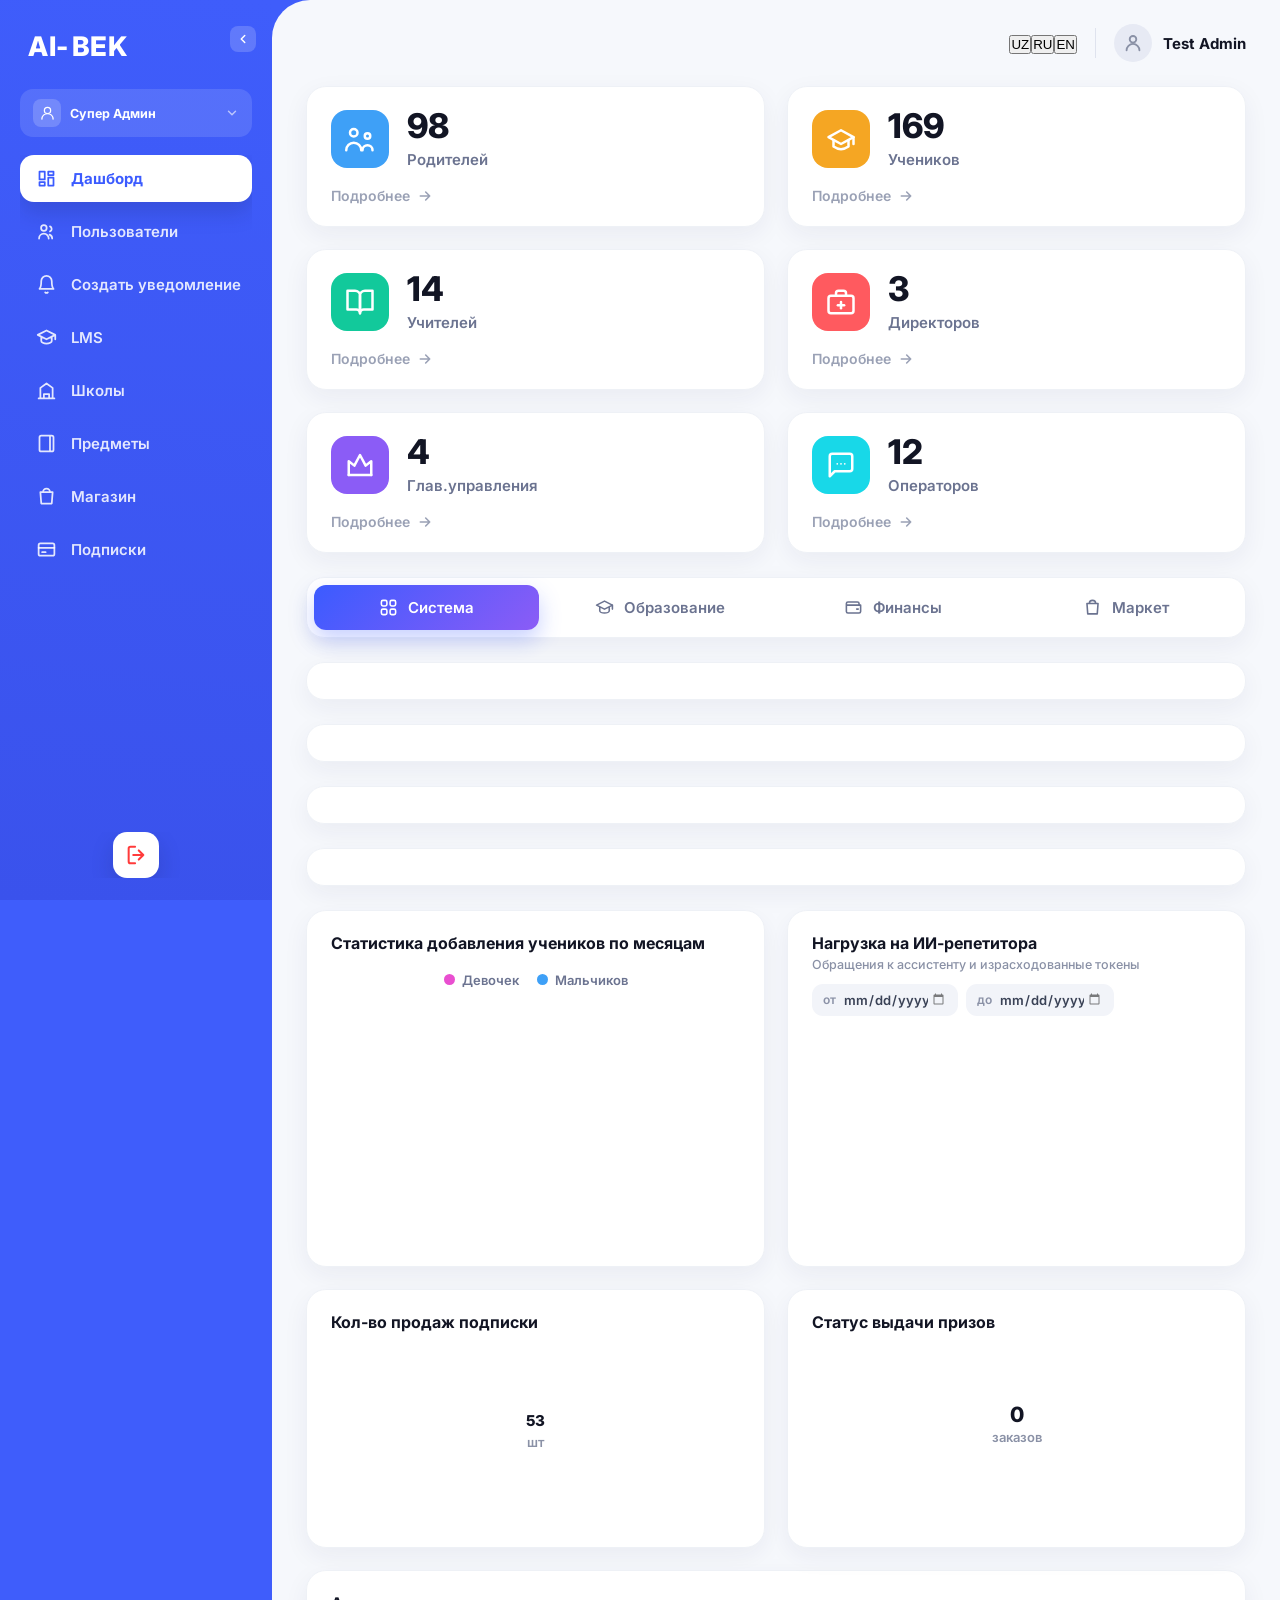
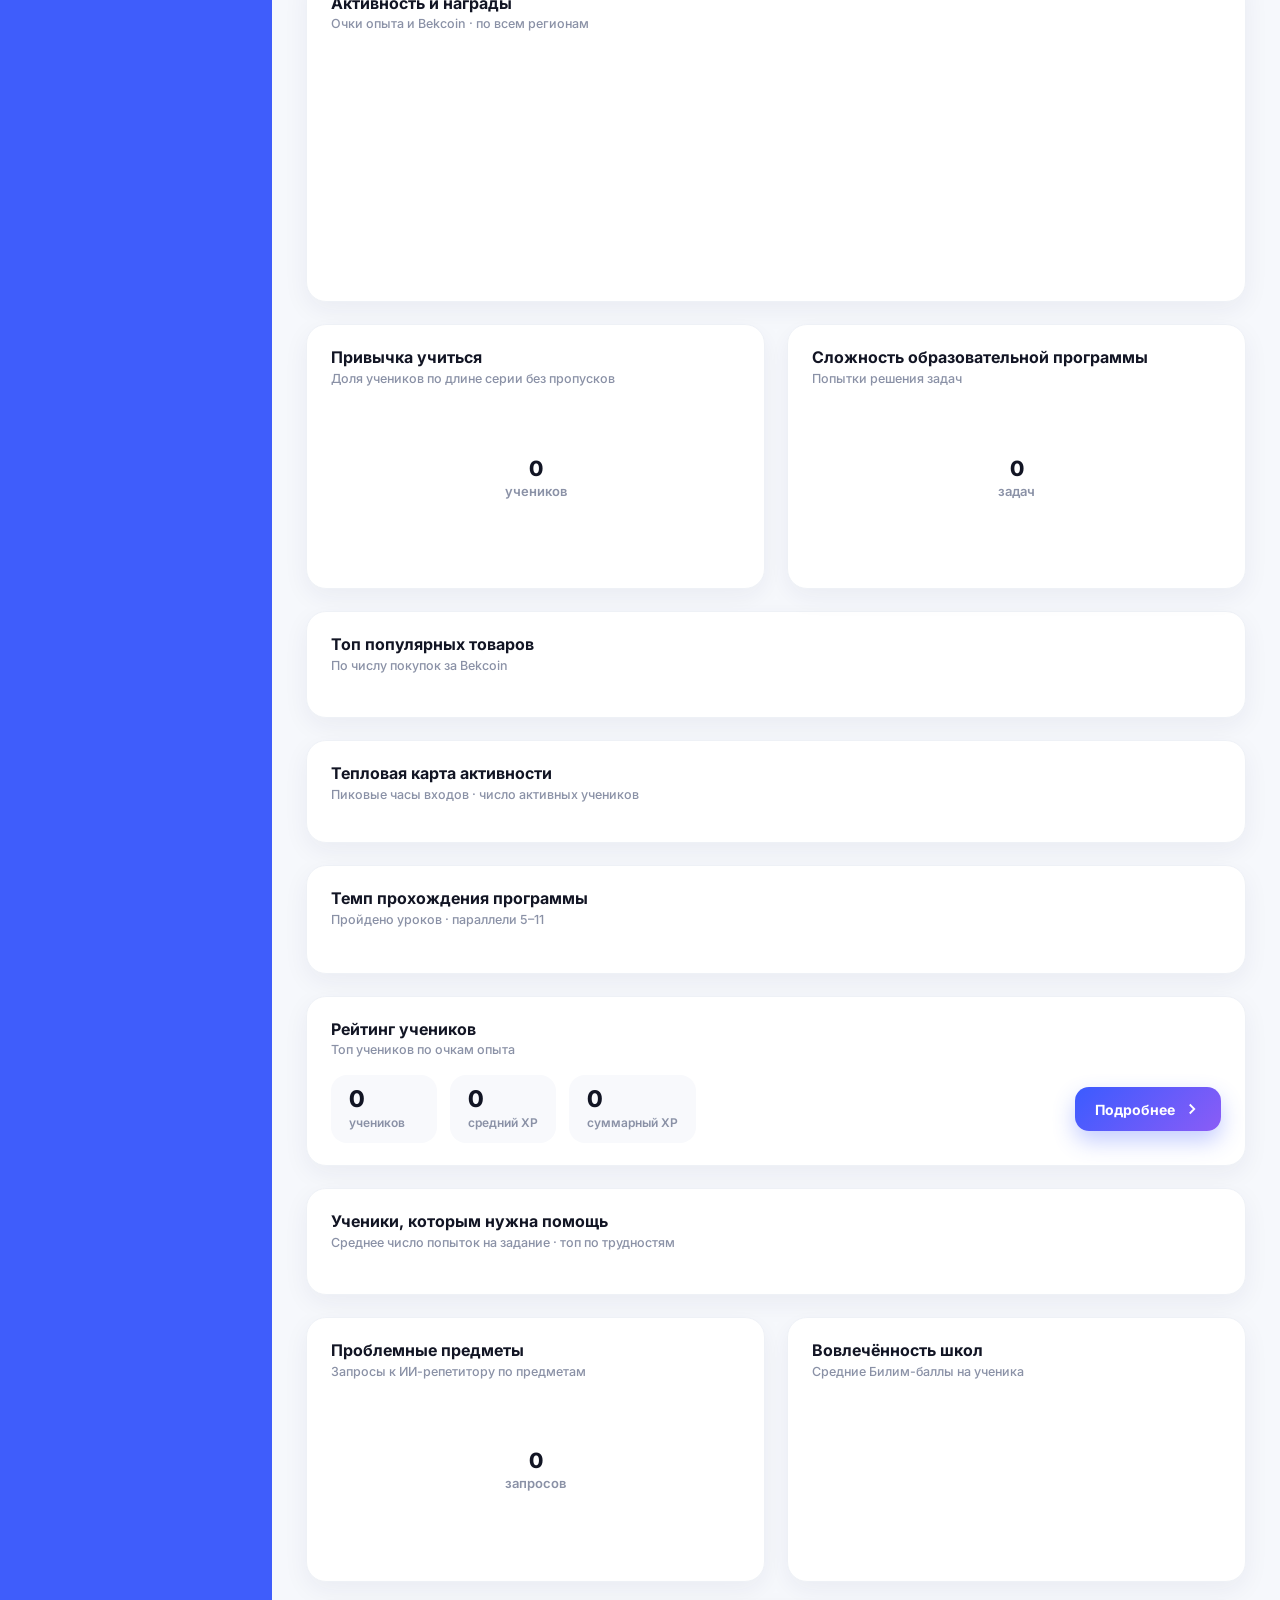
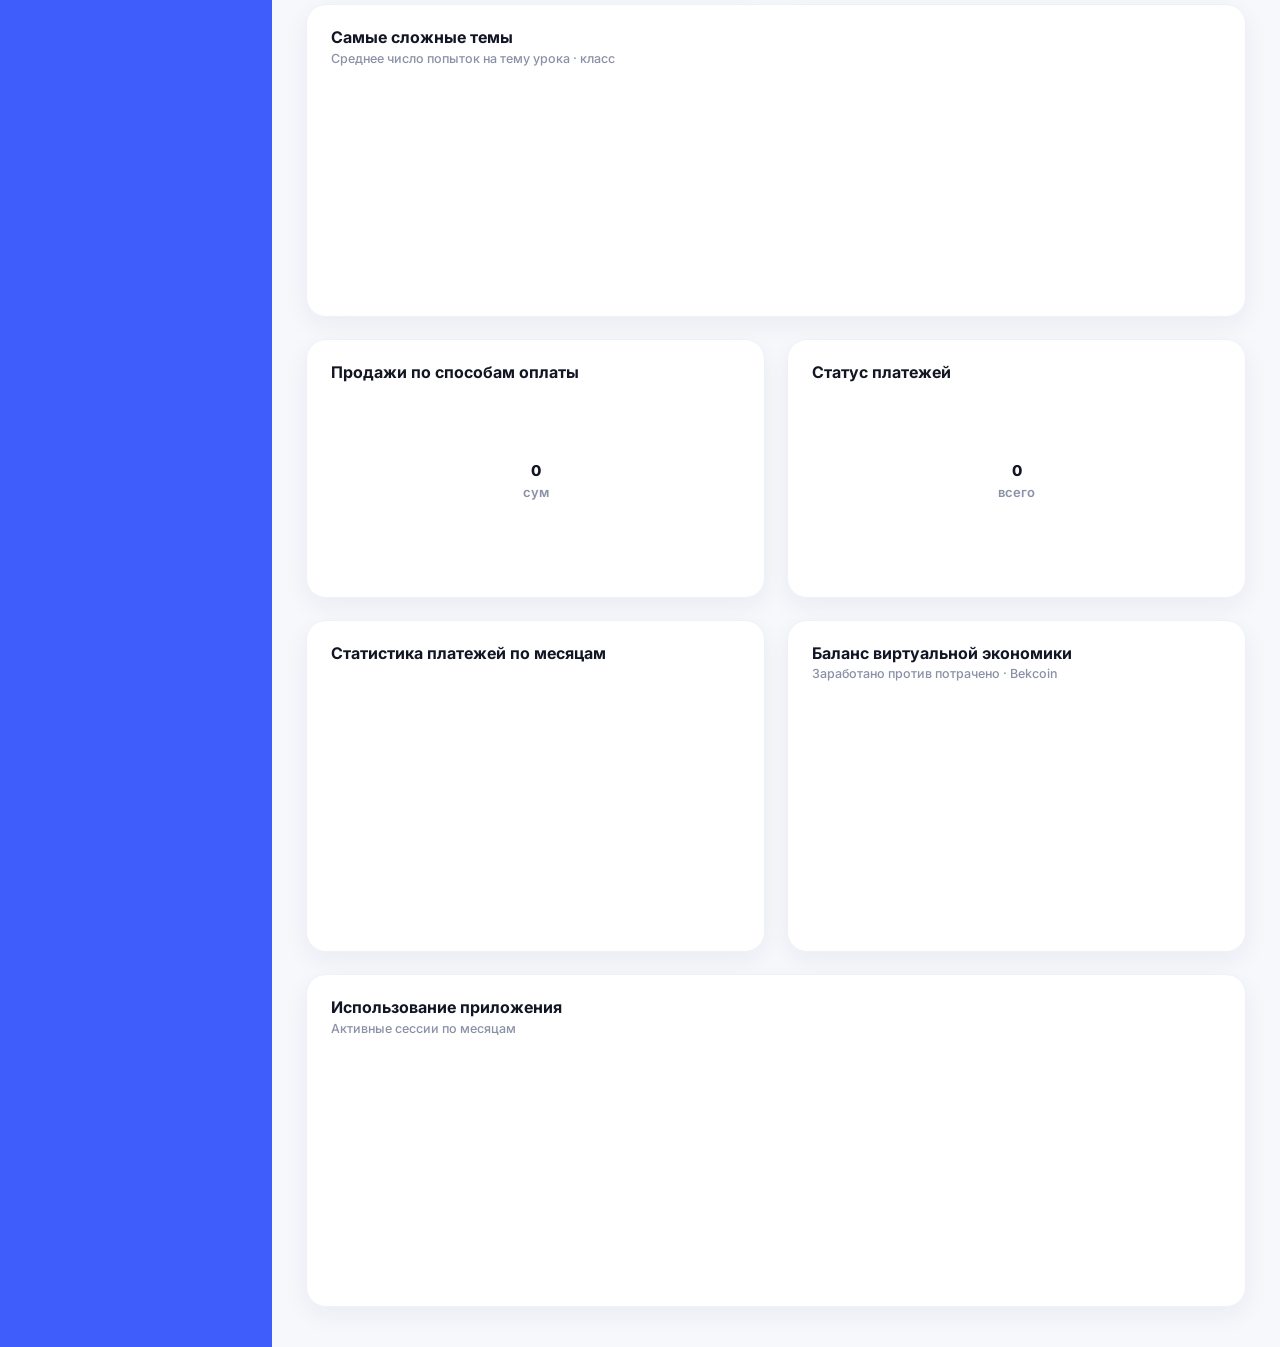
==== dashboard.html @ 04884f77 "Add all AI-BEK project files" ====
<!DOCTYPE html>
<html lang="ru">
<head>
<meta charset="UTF-8" />
<meta name="viewport" content="width=device-width, initial-scale=1.0" />
<title>AI-BEK · Аналитический дашборд</title>
<link rel="preconnect" href="https://fonts.googleapis.com" />
<link rel="preconnect" href="https://fonts.gstatic.com" crossorigin />
<link href="https://fonts.googleapis.com/css2?family=Inter:wght@400;500;600;700;800&display=swap" rel="stylesheet" />
<script src="https://cdn.jsdelivr.net/npm/chart.js@4.4.1/dist/chart.umd.min.js"></script>
<style>
  :root{
    --blue:#3b5bff; --blue-deep:#2f4bff; --violet:#8b5cf6; --cyan:#18d8e8;
    --teal:#12c99b; --pink:#e94fd0; --red:#ff3b3b; --amber:#f5a623; --ink:#121524;
    --muted:#8a91a6; --line:#eef0f6; --page:#f6f8fc; --card:#ffffff;
    --lav:#c9cbff; --shadow:0 8px 26px rgba(28,40,90,.06); --radius:20px;
    --sb:#3f5dfb; --sb2:#3a52ec; --side-w:272px;
  }
  *{box-sizing:border-box;margin:0;padding:0;}
  body{
    font-family:'Inter',-apple-system,BlinkMacSystemFont,sans-serif;
    background:var(--sb); color:var(--ink);
    -webkit-font-smoothing:antialiased;
  }

  /* ===== App shell ===== */
  .app{display:flex;min-height:100vh;}
  .sidebar{
    width:var(--side-w);flex-shrink:0;position:sticky;top:0;height:100vh;
    background:linear-gradient(185deg,var(--sb),var(--sb2));
    display:flex;flex-direction:column;padding:26px 20px 22px;color:#fff;
    overflow:visible;transition:width .3s ease,padding .3s ease;
  }
  .sb-brand{display:flex;align-items:center;gap:3px;font-size:27px;font-weight:800;
    letter-spacing:.5px;padding:4px 8px 26px;overflow:hidden;white-space:nowrap;}
  .sb-brand .ai{color:#fff;transition:opacity .2s;}
  .sb-brand .bek{color:#fff;transition:opacity .2s;}
  .sb-nav{display:flex;flex-direction:column;gap:6px;flex:1;overflow:hidden;}
  .sb-link{display:flex;align-items:center;gap:14px;padding:13px 16px;border-radius:14px;
    color:rgba(255,255,255,.86);font-size:15px;font-weight:600;cursor:pointer;
    transition:background .15s,color .15s,padding .3s,justify-content .3s;text-decoration:none;white-space:nowrap;}
  .sb-link svg{width:21px;height:21px;flex-shrink:0;stroke-width:2;}
  .sb-link span{transition:opacity .2s;}
  .sb-link:hover{background:rgba(255,255,255,.13);color:#fff;}
  .sb-link.active{background:#fff;color:var(--blue);font-weight:700;box-shadow:0 10px 22px rgba(20,30,80,.18);}

  /* Кнопка-тоггл */
  .sb-toggle{position:absolute;top:26px;right:16px;width:26px;height:26px;border-radius:8px;
    border:none;background:rgba(255,255,255,.18);cursor:pointer;color:#fff;
    display:flex;align-items:center;justify-content:center;transition:background .15s;z-index:2;}
  .sb-toggle:hover{background:rgba(255,255,255,.3);}
  .sb-toggle svg{width:14px;height:14px;transition:transform .3s;}

  /* Футер сайдбара — робот + кнопка выйти */
  .sb-foot{margin-top:8px;display:flex;flex-direction:column;align-items:center;gap:10px;}
  .sb-mascot{width:160px;max-width:100%;height:auto;display:block;
    border-radius:0;object-fit:contain;transition:opacity .2s,width .3s;}
  .sb-logout{width:46px;height:46px;border-radius:14px;border:none;flex-shrink:0;
    background:#fff;color:var(--red);display:flex;align-items:center;justify-content:center;cursor:pointer;
    box-shadow:0 10px 22px rgba(20,30,80,.18);transition:transform .15s;}
  .sb-logout:hover{transform:translateY(-2px);}

  /* ===== COLLAPSED SIDEBAR ===== */
  .sidebar.collapsed{width:72px;padding:26px 8px 22px;overflow:hidden;}
  .sidebar.collapsed .sb-brand{padding:4px 4px 26px;justify-content:center;}
  .sidebar.collapsed .sb-brand .ai,.sidebar.collapsed .sb-brand .bek{display:none;}
  .sidebar.collapsed .sb-brand::after{content:'AB';font-size:18px;font-weight:900;color:#fff;}
  .sidebar.collapsed .sb-toggle{right:auto;left:50%;transform:translateX(-50%);}
  .sidebar.collapsed .sb-toggle svg{transform:rotate(180deg);}
  .sidebar.collapsed .sb-role-btn{justify-content:center;padding:10px;}
  .sidebar.collapsed .rb-lbl,.sidebar.collapsed .rb-chev{display:none;}
  .sidebar.collapsed .sb-role-pop{position:fixed;left:72px;right:auto;width:220px;top:80px;border-radius:14px;}
  .sidebar.collapsed .sb-link{padding:12px;justify-content:center;gap:0;}
  .sidebar.collapsed .sb-link span{display:none;}
  .sidebar.collapsed .sb-mascot{width:52px;opacity:.7;}
  .sidebar.collapsed .sb-logout{margin:0 auto;}
  /* Non-collapsed: allow popup to overflow sidebar */
  .sidebar:not(.collapsed){overflow:visible;}
  .sidebar:not(.collapsed) .sb-nav,.sidebar:not(.collapsed) .sb-foot{overflow:hidden;}

  .main{flex:1;min-width:0;background:var(--page);border-top-left-radius:38px;
    padding:24px 34px 40px;display:flex;flex-direction:column;gap:24px;position:relative;overflow:hidden;}

  /* ===== Top bar ===== */
  .topbar{display:flex;align-items:center;justify-content:flex-end;gap:18px;}
  .tb-flag{width:42px;height:42px;border-radius:50%;overflow:hidden;flex-shrink:0;
    box-shadow:0 4px 12px rgba(28,40,90,.12);display:flex;}
  .tb-flag svg{width:100%;height:100%;}
  .tb-sep{width:1px;height:30px;background:#dfe3ee;}
  .tb-user{display:flex;align-items:center;gap:11px;}
  .tb-avatar{width:38px;height:38px;border-radius:50%;background:#e7eaf4;color:#8a91a6;
    display:flex;align-items:center;justify-content:center;}
  .tb-user b{font-size:15px;font-weight:700;color:var(--ink);}

  /* ===== Stat cards ===== */
  .stat-grid{display:grid;grid-template-columns:repeat(3,minmax(0,1fr));gap:22px;}
  .stat-card{background:var(--card);border:1px solid #eef1f6;border-radius:var(--radius);
    padding:22px 24px;display:flex;flex-direction:column;gap:18px;box-shadow:var(--shadow);}
  .stat-top{display:flex;align-items:center;gap:18px;}
  .stat-ico{width:58px;height:58px;border-radius:16px;flex-shrink:0;display:flex;
    align-items:center;justify-content:center;color:#fff;}
  .stat-ico svg{width:30px;height:30px;}
  .stat-num{font-size:34px;font-weight:800;line-height:1;}
  .stat-lbl{font-size:15px;font-weight:600;color:#6b7390;margin-top:7px;}
  .stat-more{display:inline-flex;align-items:center;gap:7px;font-size:14px;font-weight:600;
    color:#9aa1b5;cursor:pointer;transition:color .15s;}
  .stat-more:hover{color:var(--blue);}
  .stat-more svg{width:16px;height:16px;}

  /* пилюля выбора периода (год/месяц) как на референсе */
  .pick{display:inline-flex;align-items:center;gap:10px;background:#fff;border:1px solid #e7eaf2;
    border-radius:13px;padding:9px 15px;font-size:14px;font-weight:600;color:#3a4256;cursor:pointer;}
  .pick svg{width:17px;height:17px;color:#8a91a6;}
  .pick select{border:none;background:transparent;font-family:inherit;font-size:14px;font-weight:600;
    color:#3a4256;outline:none;cursor:pointer;appearance:none;-webkit-appearance:none;}
  .chart-legend{display:flex;align-items:center;gap:18px;justify-content:center;margin-bottom:4px;}
  .chart-legend span{display:inline-flex;align-items:center;gap:7px;font-size:13px;font-weight:600;color:#6b7390;}
  .chart-legend i{width:11px;height:11px;border-radius:50%;}

  .section-title{font-size:21px;font-weight:800;color:var(--ink);margin:8px 2px -8px;}

  /* вкладки Образование / Финансы / Маркет / Система — на всю ширину */
  .tabs{display:flex;width:100%;gap:8px;background:#fff;border:1px solid #eef1f6;border-radius:18px;
    padding:7px;box-shadow:var(--shadow);}
  .tab-btn{flex:1;display:inline-flex;align-items:center;justify-content:center;gap:10px;border:none;background:transparent;
    font-family:inherit;font-size:15px;font-weight:600;color:#6b7390;padding:13px 18px;border-radius:12px;
    cursor:pointer;transition:background .15s,color .15s,box-shadow .15s;white-space:nowrap;}
  .tab-btn svg{width:19px;height:19px;}
  .tab-btn:hover:not(.active){color:var(--ink);background:#f4f6fb;}
  .tab-btn.active{background:linear-gradient(135deg,var(--blue),var(--violet));color:#fff;
    box-shadow:0 10px 22px rgba(59,91,255,.28);}

  /* общий фильтр вкладки */
  .tabfilter{background:#fff;border:1px solid #eef1f6;border-radius:18px;padding:18px 22px;box-shadow:var(--shadow);}
  .tabfilter .filter-bar{margin:0;}
  .tf-date input{width:100%;appearance:none;-webkit-appearance:none;background:#fff;border:1.5px solid #e7eaf2;
    border-radius:13px;padding:10px 12px;font-family:inherit;font-size:13.5px;font-weight:600;color:#3a4256;
    outline:none;cursor:pointer;transition:border-color .15s;}
  .tf-date input:hover{border-color:#cdd4e6;}
  .tf-date input:focus{border-color:var(--blue);}
  .tf-date input::-webkit-calendar-picker-indicator{opacity:.5;cursor:pointer;}
  /* убираем индивидуальные фильтры из карточек — фильтр теперь общий сверху */
  .main .grid > .card .filter-bar,
  .main .grid > .card .pill-group,
  .main .grid > .card .pick,
  .main .grid > .card .seg{display:none!important;}

  .grid{
    display:grid;grid-template-columns:repeat(3,minmax(0,1fr));gap:22px;grid-auto-flow:row dense;align-items:stretch;
  }
  /* содержимое тянется на всю высоту карточки — строки выравниваются, нет пустот между блоками */
  .grid>.card>.donut-row{flex:1;}
  .grid>.card>.prog-list,.grid>.card>.hbar-list,.grid>.card>.sl-list,.grid>.card>.prod-list,.grid>.card>.lb-body{flex:1;justify-content:center;}
  .card{
    background:var(--card);border:1px solid #eef1f6;border-radius:var(--radius);padding:22px 24px;
    box-shadow:var(--shadow);display:flex;flex-direction:column;
  }
  .span2{grid-column:span 2;}
  .span3{grid-column:span 3;}

  .card-head{
    display:flex;align-items:flex-start;justify-content:space-between;
    margin-bottom:18px;gap:12px;flex-wrap:wrap;
  }
  .card-head h3{font-size:16px;font-weight:700;line-height:1.3;}
  .card-head .sub{font-size:12.5px;color:var(--muted);font-weight:500;margin-top:3px;}

  .pill-group{display:flex;gap:8px;flex-wrap:wrap;}
  .pill{
    display:inline-flex;align-items:center;gap:7px;
    background:#f2f4f9;border-radius:11px;padding:7px 11px;
    font-size:13px;font-weight:600;color:#48506a;white-space:nowrap;
    cursor:pointer;transition:background .15s;
  }
  .pill:hover{background:#e9ecf4;}
  .pill .tag{color:var(--muted);font-size:12px;}
  .pill input[type=date]{
    border:none;background:transparent;font-family:inherit;
    font-size:13px;font-weight:600;color:#3a4256;outline:none;
    width:104px;cursor:pointer;
  }
  .pill input[type=date]::-webkit-calendar-picker-indicator{
    opacity:.5;cursor:pointer;margin-left:2px;
  }
  .pill input[type=date]:hover::-webkit-calendar-picker-indicator{opacity:.8;}

  .chart-wrap{position:relative;flex:1;min-height:230px;}
  .chart-wrap.sm{min-height:210px;}

  .donut-row{display:flex;align-items:center;gap:20px;}
  .donut-canvas{position:relative;width:172px;height:172px;flex-shrink:0;}
  .donut-center{
    position:absolute;inset:0;display:flex;flex-direction:column;
    align-items:center;justify-content:center;pointer-events:none;
  }
  .donut-center .num{font-size:25px;font-weight:800;line-height:1;}
  .donut-center .unit{font-size:13px;font-weight:600;color:var(--muted);margin-top:4px;}

  .legend{display:flex;flex-direction:column;gap:10px;flex:1;min-width:0;}
  .legend-row{
    display:flex;align-items:center;gap:8px;
    background:#f8f9fc;border-radius:13px;padding:9px 12px;position:relative;
  }
  .legend-row .bar{position:absolute;left:0;top:7px;bottom:7px;width:4px;border-radius:4px;}
  .legend-row .lbl{font-size:13px;font-weight:600;color:#3a4256;flex:1;min-width:0;overflow:hidden;text-overflow:ellipsis;white-space:nowrap;}
  .legend-row .val{margin-left:auto;font-size:13.5px;font-weight:800;white-space:nowrap;flex-shrink:0;}
  .legend-row .pct{font-size:10.5px;font-weight:700;padding:2px 6px;border-radius:7px;white-space:nowrap;flex-shrink:0;}

  /* Узкие (1-кол) карточки: донат + легенда вертикально — легенда получает всю ширину */
  .grid>.card:not(.span2):not(.span3)>.donut-row{flex-direction:column;align-items:center;gap:14px;}
  .grid>.card:not(.span2):not(.span3)>.donut-row>.donut-canvas{width:148px;height:148px;}
  .grid>.card:not(.span2):not(.span3)>.donut-row>.donut-canvas .num{font-size:21px;}
  .grid>.card:not(.span2):not(.span3)>.donut-row>.legend{width:100%;flex:unset;}

  .prod-list{display:flex;flex-direction:column;gap:16px;padding-top:4px;}
  .prod{display:flex;align-items:center;gap:13px;}
  .prod .ico{
    width:54px;height:54px;border-radius:15px;flex-shrink:0;
    display:flex;align-items:center;justify-content:center;font-size:30px;background:#f2f4f9;
  }
  .prod .body{flex:1;}
  .prod .top{display:flex;justify-content:space-between;margin-bottom:6px;}
  .prod .name{font-size:13.5px;font-weight:600;color:#3a4256;}
  .prod .cnt{font-size:13.5px;font-weight:800;}
  .prod .track{height:9px;border-radius:6px;background:#f0f2f8;overflow:hidden;}
  .prod .fill{height:100%;border-radius:6px;transition:width .4s ease;}

  .empty{font-size:13px;color:var(--muted);font-weight:500;padding:30px 0;text-align:center;}

  /* фильтры рейтинга активности */
  .filter-bar{display:flex;gap:14px;align-items:flex-end;margin-bottom:20px;flex-wrap:wrap;}
  .filter-field{display:flex;flex-direction:column;gap:7px;flex:1;min-width:140px;}
  .filter-field>label{font-size:13.5px;font-weight:600;color:var(--ink);}
  .select-wrap{position:relative;}
  .select-wrap select{
    width:100%;appearance:none;-webkit-appearance:none;background:#fff;
    border:1.5px solid #e7eaf2;border-radius:13px;padding:11px 36px 11px 14px;
    font-family:inherit;font-size:13.5px;font-weight:500;color:#3a4256;
    cursor:pointer;outline:none;transition:border-color .15s;
  }
  .select-wrap select:hover{border-color:#cdd4e6;}
  .select-wrap select:focus{border-color:var(--blue);}
  .select-wrap select.placeholder{color:#aab1c4;}
  .select-wrap .chev{position:absolute;right:13px;top:50%;transform:translateY(-50%);
    pointer-events:none;color:#aab1c4;display:flex;}
  .select-wrap select:disabled{background:#f6f7fb;color:#c2c8d6;cursor:not-allowed;border-color:#eef0f6;}
  .select-wrap .clear{position:absolute;right:9px;top:50%;transform:translateY(-50%);z-index:2;
    width:19px;height:19px;border:none;border-radius:50%;background:#e3e7f0;color:#6b7390;
    display:none;align-items:center;justify-content:center;cursor:pointer;padding:0;transition:background .15s;}
  .select-wrap .clear:hover{background:#d3d9e6;color:#2a3142;}
  .select-wrap.filled .clear{display:flex;}
  .select-wrap.filled .chev{display:none;}

  /* общий css-тултип для funnel и progress */
  [data-tip]{position:relative;}
  [data-tip]::after{content:attr(data-tip);position:absolute;bottom:100%;left:50%;
    transform:translate(-50%,-8px);background:#121524;color:#fff;font-size:11.5px;font-weight:600;
    padding:7px 10px;border-radius:9px;white-space:nowrap;opacity:0;pointer-events:none;
    transition:opacity .12s;box-shadow:0 8px 18px rgba(0,0,0,.2);z-index:30;}
  [data-tip]:hover::after{opacity:1;}

  /* виджет 1: тепловая карта */
  .heat{display:flex;flex-direction:column;gap:8px;position:relative;}
  .heat-grid,.heat-hours{display:grid;grid-template-columns:42px repeat(24,1fr);gap:4px;}
  .heat-day{display:flex;align-items:center;font-size:12px;font-weight:600;color:var(--muted);}
  .heat-cell{height:26px;border-radius:5px;cursor:pointer;transition:transform .12s,box-shadow .12s;}
  .heat-cell:hover{transform:scale(1.18);box-shadow:0 4px 12px rgba(59,91,255,.4);}
  .heat-hours span{font-size:10px;font-weight:600;color:var(--muted);text-align:center;}
  .heat-legend{display:flex;align-items:center;gap:9px;font-size:11.5px;font-weight:600;color:var(--muted);margin-top:2px;}
  .heat-legend i{width:150px;height:10px;border-radius:6px;
    background:linear-gradient(90deg,#eef1fb,#b7c4ff,#7b8cff,#5b6bff,#8b5cf6,#e94fd0);}
  .heat-tip{position:fixed;z-index:60;background:#121524;color:#fff;font-size:12px;font-weight:600;
    padding:8px 11px;border-radius:10px;pointer-events:none;opacity:0;transform:translate(-50%,-118%);
    transition:opacity .12s;white-space:nowrap;box-shadow:0 8px 20px rgba(0,0,0,.25);}
  .heat-tip::after{content:'';position:absolute;left:50%;top:100%;transform:translateX(-50%);
    border:6px solid transparent;border-top-color:#121524;}
  .heat-peak{position:absolute;z-index:45;background:#121524;color:#fff;font-size:11.5px;font-weight:700;
    padding:7px 11px;border-radius:10px;white-space:nowrap;transform:translate(-50%,-132%);
    box-shadow:0 8px 20px rgba(0,0,0,.25);pointer-events:none;}
  .heat-peak::after{content:'';position:absolute;left:50%;top:100%;transform:translateX(-50%);
    border:6px solid transparent;border-top-color:#121524;}

  /* виджет 3: прогресс по параллелям */
  .prog-list{display:flex;flex-direction:column;gap:22px;padding-top:6px;}
  .prog{display:flex;flex-direction:column;gap:10px;}
  .prog-top{display:flex;justify-content:space-between;align-items:baseline;gap:12px;}
  .prog-top .cls{font-size:14px;font-weight:700;}
  .prog-top .info{font-size:12.5px;font-weight:600;color:var(--muted);}
  .prog-top .info b{color:var(--ink);}
  .prog-pct{font-weight:800;}
  .prog-track{height:12px;border-radius:8px;background:#f0f2f8;overflow:hidden;cursor:default;}
  .prog-fill{height:100%;border-radius:8px;transition:width .5s ease;}

  /* виджет: рейтинг учеников (компактный блок + модалка) */
  .lb-body{display:flex;align-items:center;gap:24px;flex-wrap:wrap;}
  .lb-stats{display:flex;gap:13px;flex-wrap:wrap;}
  .lb-stat{display:flex;flex-direction:column;gap:4px;background:#f8f9fc;border-radius:16px;padding:13px 18px;min-width:106px;}
  .lb-stat .v{font-size:23px;font-weight:800;line-height:1;}
  .lb-stat .l{font-size:12px;font-weight:600;color:var(--muted);}
  .lb-podium{display:flex;gap:11px;flex:1;min-width:300px;}
  .lb-chip{display:flex;align-items:center;gap:11px;background:#f8f9fc;border-radius:16px;padding:10px 14px;flex:1;min-width:0;}
  .lb-chip .rank{width:30px;height:30px;border-radius:9px;display:flex;align-items:center;justify-content:center;font-weight:800;font-size:14px;color:#fff;flex-shrink:0;box-shadow:0 6px 14px rgba(0,0,0,.14);}
  .lb-chip .info{min-width:0;flex:1;}
  .lb-chip .nm{font-size:13.5px;font-weight:700;white-space:nowrap;overflow:hidden;text-overflow:ellipsis;}
  .lb-chip .meta{font-size:11.5px;font-weight:600;color:var(--muted);white-space:nowrap;overflow:hidden;text-overflow:ellipsis;}
  .lb-chip .xp{font-size:13.5px;font-weight:800;color:var(--blue);white-space:nowrap;}
  .lb-more{display:inline-flex;align-items:center;gap:8px;background:linear-gradient(135deg,var(--blue),var(--violet));color:#fff;border:none;border-radius:14px;padding:13px 20px;font-family:inherit;font-size:14px;font-weight:700;cursor:pointer;box-shadow:0 10px 22px rgba(59,91,255,.3);transition:transform .15s,box-shadow .15s;white-space:nowrap;}
  .lb-more:hover{transform:translateY(-2px);box-shadow:0 14px 28px rgba(59,91,255,.42);}

  .lb-modal{position:fixed;inset:0;z-index:100;background:rgba(18,21,36,.55);backdrop-filter:blur(4px);
    display:none;align-items:stretch;justify-content:center;}
  .lb-modal.open{display:flex;}
  .lb-modal-card{background:var(--page);width:100%;height:100%;display:flex;flex-direction:column;animation:lbIn .25s ease;}
  @keyframes lbIn{from{opacity:0;transform:scale(.99)}to{opacity:1;transform:none}}
  .lb-modal-head{display:flex;align-items:center;justify-content:space-between;gap:16px;
    padding:22px 30px;background:#fff;border-bottom:1px solid var(--line);flex-wrap:wrap;}
  .lb-modal-head h2{font-size:21px;font-weight:800;}
  .lb-modal-head p{font-size:13px;color:var(--muted);font-weight:600;margin-top:3px;}
  .lb-modal-actions{display:flex;align-items:center;gap:12px;}
  .lb-export{display:inline-flex;align-items:center;gap:8px;background:linear-gradient(135deg,var(--teal),#0fb98c);
    color:#fff;border:none;border-radius:13px;padding:12px 18px;font-family:inherit;font-size:13.5px;font-weight:700;
    cursor:pointer;box-shadow:0 8px 20px rgba(18,201,155,.3);transition:transform .15s,box-shadow .15s;}
  .lb-export:hover{transform:translateY(-2px);box-shadow:0 12px 26px rgba(18,201,155,.42);}
  .lb-close{width:44px;height:44px;border-radius:13px;border:none;background:#f2f4f9;color:#48506a;cursor:pointer;
    display:flex;align-items:center;justify-content:center;transition:background .15s;}
  .lb-close:hover{background:#e9ecf4;color:#2a3142;}
  .lb-toolbar{display:flex;align-items:center;gap:12px;padding:18px 30px 6px;flex-wrap:wrap;}
  .lb-search{position:relative;flex:1;max-width:330px;min-width:200px;}
  .lb-search input{width:100%;border:1.5px solid #e7eaf2;border-radius:13px;padding:11px 14px 11px 40px;
    font-family:inherit;font-size:14px;font-weight:500;color:#3a4256;outline:none;background:#fff;transition:border-color .15s;}
  .lb-search input:focus{border-color:var(--blue);}
  .lb-search>svg{position:absolute;left:13px;top:50%;transform:translateY(-50%);color:#aab1c4;pointer-events:none;}
  .lb-toolbar .select-wrap{min-width:160px;}
  .lb-count{margin-left:auto;font-size:13px;font-weight:600;color:var(--muted);white-space:nowrap;}
  .lb-table-wrap{flex:1;overflow:auto;margin:14px 30px 30px;background:#fff;border-radius:18px;box-shadow:var(--shadow);}
  .lb-table{width:100%;border-collapse:collapse;font-size:14px;}
  .lb-table thead th{position:sticky;top:0;background:#f6f7fb;z-index:1;text-align:left;font-size:12px;font-weight:700;
    letter-spacing:.04em;text-transform:uppercase;color:#8a91a6;padding:15px 20px;white-space:nowrap;}
  .lb-table thead th.num{text-align:right;}
  .lb-table tbody td{padding:14px 20px;border-top:1px solid var(--line);font-weight:500;color:#3a4256;white-space:nowrap;}
  .lb-table tbody tr:hover{background:#f8f9fc;}
  .lb-table .c-rank{width:60px;}
  .lb-table .c-name{font-weight:700;color:var(--ink);}
  .lb-table .c-num{text-align:right;font-weight:700;font-variant-numeric:tabular-nums;}
  .lb-medal{display:inline-flex;align-items:center;justify-content:center;width:27px;height:27px;border-radius:8px;
    color:#fff;font-weight:800;font-size:12.5px;}
  .lb-rk{font-weight:800;color:var(--muted);}
  .lb-badge{display:inline-block;padding:3px 10px;border-radius:8px;background:#eef1fb;color:#48506a;font-size:12.5px;font-weight:700;}
  .lb-empty{padding:54px;text-align:center;color:var(--muted);font-weight:600;}

  /* шапка с инструментами (скачать + меню) */
  .head-right{display:flex;align-items:center;gap:10px;flex-wrap:wrap;}
  .card-tools{display:flex;align-items:center;gap:8px;}
  .icon-btn{width:36px;height:36px;border-radius:11px;border:none;background:#f2f4f9;color:#6b7390;cursor:pointer;
    display:flex;align-items:center;justify-content:center;transition:background .15s,color .15s;}
  .icon-btn:hover{background:#e9ecf4;color:var(--ink);}
  .icon-btn:active{transform:scale(.94);}
  .card-menu{position:relative;}
  .card-menu-pop{position:absolute;right:0;top:42px;background:#fff;border:1px solid var(--line);border-radius:14px;
    box-shadow:0 14px 34px rgba(28,40,90,.16);padding:6px;min-width:194px;z-index:25;display:none;}
  .card-menu-pop.open{display:block;}
  .card-menu-pop button{display:flex;align-items:center;gap:11px;width:100%;border:none;background:transparent;
    font-family:inherit;font-size:13.5px;font-weight:600;color:#3a4256;padding:10px 11px;border-radius:10px;cursor:pointer;text-align:left;}
  .card-menu-pop button:hover{background:#f2f4f9;}
  .card-menu-pop button svg{color:#8a91a6;flex-shrink:0;}

  /* сегментный переключатель периода */
  .seg{display:inline-flex;background:#f2f4f9;border-radius:12px;padding:4px;gap:2px;}
  .seg button{border:none;background:transparent;font-family:inherit;font-size:13px;font-weight:600;color:#6b7390;
    padding:7px 13px;border-radius:9px;cursor:pointer;transition:background .15s,color .15s,box-shadow .15s;}
  .seg button.active{background:#fff;color:var(--ink);box-shadow:0 4px 10px rgba(28,40,90,.1);}
  .seg button:hover:not(.active){color:var(--ink);}

  /* W1: горизонтальные бары с аватарами */
  .hbar-list{display:flex;flex-direction:column;gap:16px;padding-top:4px;}
  .hbar{display:flex;align-items:center;gap:13px;}
  .hbar .av{width:42px;height:42px;border-radius:13px;flex-shrink:0;display:flex;align-items:center;justify-content:center;
    font-size:14.5px;font-weight:700;color:#fff;letter-spacing:.5px;}
  .hbar .body{flex:1;min-width:0;}
  .hbar .top{display:flex;justify-content:space-between;align-items:baseline;margin-bottom:6px;gap:10px;}
  .hbar .nm{font-size:13.5px;font-weight:600;color:#3a4256;white-space:nowrap;overflow:hidden;text-overflow:ellipsis;}
  .hbar .nm small{color:var(--muted);font-weight:600;}
  .hbar .val{font-size:13.5px;font-weight:800;white-space:nowrap;}
  .hbar .val small{font-size:11px;color:var(--muted);font-weight:600;}
  .hbar .track{height:10px;border-radius:6px;background:#f0f2f8;overflow:hidden;cursor:default;}
  .hbar .fill{height:100%;border-radius:6px;transition:width .5s ease;}
  .hbar-tag{display:inline-block;margin-left:7px;font-size:10.5px;font-weight:700;padding:2px 7px;border-radius:7px;
    background:#ffe9e9;color:var(--red);vertical-align:middle;}

  /* W4: рейтинг школ */
  .sl-list{display:flex;flex-direction:column;gap:17px;padding-top:4px;}
  .sl{display:flex;align-items:center;gap:13px;}
  .sl .rk{width:30px;height:30px;border-radius:9px;flex-shrink:0;display:flex;align-items:center;justify-content:center;
    font-weight:800;font-size:13.5px;background:#f2f4f9;color:#48506a;}
  .sl .body{flex:1;min-width:0;}
  .sl .top{display:flex;justify-content:space-between;align-items:baseline;margin-bottom:6px;gap:10px;}
  .sl .nm{font-size:13.5px;font-weight:600;color:#3a4256;white-space:nowrap;overflow:hidden;text-overflow:ellipsis;}
  .sl .pts{font-size:13.5px;font-weight:800;white-space:nowrap;}
  .sl .pts small{font-size:11px;color:var(--muted);font-weight:600;}
  .sl .track{height:9px;border-radius:6px;background:#f0f2f8;overflow:hidden;cursor:default;}
  .sl .fill{height:100%;border-radius:6px;transition:width .5s ease;}

  /* скрыть кнопки скачать/троеточие из всех карточек */
  .main .grid .card-tools,.main .grid .card-menu{display:none!important;}

  /* ===== Выбор роли в сайдбаре ===== */
  .sb-role{position:relative;margin:0 0 18px;}
  .sb-role-btn{display:flex;align-items:center;gap:9px;padding:10px 13px;border-radius:13px;
    background:rgba(255,255,255,.12);cursor:pointer;user-select:none;transition:background .18s;}
  .sb-role-btn:hover{background:rgba(255,255,255,.2);}
  .sb-role-btn .rb-ico{width:28px;height:28px;border-radius:8px;background:rgba(255,255,255,.18);
    display:flex;align-items:center;justify-content:center;flex-shrink:0;}
  .sb-role-btn .rb-ico svg{width:15px;height:15px;color:#fff;}
  .sb-role-btn .rb-lbl{flex:1;font-size:12.5px;font-weight:700;color:#fff;white-space:nowrap;overflow:hidden;text-overflow:ellipsis;}
  .sb-role-btn .rb-chev{color:rgba(255,255,255,.6);transition:transform .2s;flex-shrink:0;}
  .sb-role-btn .rb-chev svg{width:14px;height:14px;display:block;}
  .sb-role.open .rb-chev{transform:rotate(180deg);}
  .sb-role-pop{display:none;position:absolute;top:calc(100% + 6px);left:0;right:0;
    background:#fff;border-radius:14px;box-shadow:0 8px 30px rgba(0,0,0,.18);z-index:200;overflow:hidden;padding:5px;}
  .sb-role.open .sb-role-pop{display:block;}
  .sb-role-pop button{display:flex;align-items:center;gap:9px;width:100%;padding:9px 11px;
    background:none;border:none;border-radius:9px;font-size:12.5px;font-weight:600;color:#3a4256;cursor:pointer;text-align:left;}
  .sb-role-pop button:hover{background:#f4f6fb;}
  .sb-role-pop button.active{background:#eef0ff;color:var(--blue);}
  .sb-role-pop .rp-dot{width:8px;height:8px;border-radius:50%;flex-shrink:0;}
  /* разделитель между группами */
  .sb-role-pop .rp-sep{height:1px;background:#f0f2f8;margin:5px 0;}

  /* Финансы: три доната одинакового размера */
  .card[data-card="subsales"] .donut-canvas,
  .card[data-card="payments"] .donut-canvas,
  .card[data-card="paystatus"] .donut-canvas{width:160px!important;height:160px!important;}
  .card[data-card="subsales"] .num,
  .card[data-card="payments"] .num,
  .card[data-card="paystatus"] .num{font-size:15px!important;line-height:1.3!important;}
  #paymentsFilters{display:none!important;}

  /* пара карточек финансов (50/50) */
  .card-pair{grid-column:1/-1;display:flex;gap:22px;}
  .card-pair>.card{flex:1;min-width:0;}

  /* ===== РОЛЕВАЯ ВИДИМОСТЬ ===== */
  /* Скрыть лишние stat-карточки для учителя */
  .role-teacher .stat-card[data-stat-teacher-hide]{display:none!important;}
  /* Скрыть графики образования для ограниченных ролей */
  .role-limited [data-card="activity"],
  .role-limited [data-card="streak"],
  .role-limited [data-card="prog"],
  .role-limited [data-card="leaderboard"],
  .role-limited [data-card="schoolrank"]{display:none!important;}

  /* Фильтр в топе дашборда (только учитель) */
  .teacher-top-filter{display:none!important;margin-bottom:18px;}
  .role-teacher .teacher-top-filter{display:flex!important;}
  /* Фильтр директора (перебивает .uni-filter display:flex) */
  .director-top-filter{display:none!important;margin-bottom:18px;}
  .role-director .director-top-filter{display:flex!important;}

  /* Карточка «Требуют внимания» (только учитель) */
  .stat-card.teacher-only-stat{display:none;}
  .role-teacher .stat-card.teacher-only-stat{display:block;}

  /* Скрыть дополнительные блоки и фильтр для учителя */
  .role-teacher [data-card="funnel"],
  .role-teacher [data-card="help"],
  .role-teacher [data-card="subjreq"],
  .role-teacher [data-card="topics"],
  .role-teacher [data-tabfilter="edu"]{display:none!important;}

  /* ===== ПРЕДМЕТЫ (только для учителя) ===== */
  .teacher-subjects{display:none;margin-bottom:22px;}
  .role-teacher .teacher-subjects{display:block;}
  /* ===== ДИРЕКТОР ===== */
  /* Скрываем все stat-card для директора кроме помеченных */
  .role-director .stat-card{display:none!important;}
  .role-director .stat-card[data-dir-show]{display:block!important;}
  /* Новые карточки директора (скрыты по умолч.) */
  .stat-card.dir-only-stat{display:none;}
  /* Секция с графиками директора */
  .dir-section{display:none;}
  .role-director .dir-section{display:block;}
  /* Для директора: скрываем tabfilter edu, help, topics */
  .role-director [data-tabfilter="edu"]{display:none!important;}
  .role-director [data-card="help"]{display:none!important;}
  .role-director [data-card="topics"]{display:none!important;}
  .role-director #subjreqSub{display:none!important;}
  /* Сетка графиков директора */
  .dir-grid{display:grid;grid-template-columns:repeat(2,1fr);gap:20px;margin-bottom:20px;}
  .dir-grid .sp-card{background:#fff;border-radius:20px;padding:22px 24px;box-shadow:0 2px 12px rgba(30,40,100,.07);}
  .dir-grid .sp-card.span2{grid-column:span 2;}
  .dir-card-head{display:flex;justify-content:space-between;align-items:flex-start;margin-bottom:18px;}
  .dir-card-title{font-size:15px;font-weight:800;color:#1b2550;}
  .dir-chart-wrap{position:relative;width:100%;height:220px;}
  /* Слабые группы — список */
  .dir-weak-list{display:flex;flex-direction:column;gap:10px;margin-top:4px;}
  .dir-weak-row{display:flex;align-items:center;gap:12px;}
  .dir-weak-rank{font-size:13px;font-weight:800;color:#8a94b0;width:22px;flex-shrink:0;}
  .dir-weak-name{font-size:13.5px;font-weight:700;color:#1b2550;flex:1;}
  .dir-weak-bar-bg{flex:2;height:8px;background:#f0f2f8;border-radius:99px;overflow:hidden;}
  .dir-weak-bar{height:100%;border-radius:99px;background:#ff5a5f;}
  .dir-weak-val{font-size:13px;font-weight:800;color:#ff5a5f;min-width:32px;text-align:right;}
  /* Проблемные темы по предметам */
  .dir-prob-list{display:flex;flex-direction:column;gap:6px;margin-top:4px;}
  .dir-prob-subj{font-size:12px;font-weight:700;color:#8a94b0;margin:10px 0 4px;}
  .dir-prob-subj:first-child{margin-top:0;}
  .dir-prob-row{display:flex;align-items:center;gap:10px;}
  .dir-prob-name{font-size:13px;font-weight:600;color:#3a4256;flex:1;}
  .dir-prob-bar-bg{flex:1.5;height:7px;background:#f0f2f8;border-radius:99px;overflow:hidden;}
  .dir-prob-bar{height:100%;border-radius:99px;}
  .dir-prob-pct{font-size:12px;font-weight:800;color:#8a94b0;min-width:32px;text-align:right;}

  /* Scrollable chart wrappers */
  .dir-scroll-chart{overflow-y:auto;overflow-x:hidden;border-radius:10px;}
  .dir-scroll-chart::-webkit-scrollbar{width:4px;}
  .dir-scroll-chart::-webkit-scrollbar-track{background:transparent;}
  .dir-scroll-chart::-webkit-scrollbar-thumb{background:#c5cae9;border-radius:99px;}
  .dir-scroll-list{max-height:320px;overflow-y:auto;padding-right:4px;}
  .dir-scroll-list::-webkit-scrollbar{width:4px;}
  .dir-scroll-list::-webkit-scrollbar-track{background:transparent;}
  .dir-scroll-list::-webkit-scrollbar-thumb{background:#c5cae9;border-radius:99px;}

  /* Предметы, требующие внимания */
  .dir-attn-list{display:flex;flex-direction:column;gap:10px;}
  .dir-attn-row{display:flex;align-items:center;gap:12px;padding:10px 14px;border-radius:12px;background:#fff8f8;}
  .dir-attn-subj{font-size:13.5px;font-weight:700;color:#1b2550;flex:1;}
  .dir-attn-score{font-size:13px;font-weight:800;}
  .dir-attn-badge{padding:3px 10px;border-radius:7px;font-size:11.5px;font-weight:800;}
  .dir-attn-badge.lo{background:#ffe8e8;color:#ff5a5f;}
  .dir-attn-badge.mid{background:#fff8e6;color:#f5a623;}
  .dir-attn-trend{font-size:14px;font-weight:800;}
  .dir-attn-trend.up{color:#12c99b;}
  .dir-attn-trend.dn{color:#ff5a5f;}

  /* Большая таблица классов */
  .dir-class-table-wrap{overflow-x:auto;border-radius:12px;}
  .dir-class-table{width:100%;border-collapse:collapse;font-size:13px;}
  .dir-class-table th{padding:11px 14px;text-align:left;font-size:11px;font-weight:700;
    color:#8a94b0;text-transform:uppercase;letter-spacing:.5px;
    border-bottom:2px solid #f0f2f8;white-space:nowrap;}
  .dir-class-table td{padding:11px 14px;border-bottom:1px solid #f5f6fc;color:#3a4256;font-weight:600;}
  .dir-class-table tr:last-child td{border-bottom:none;}
  .dir-class-table tr:hover td{background:#f8f9ff;}
  .dir-class-name{font-size:14px;font-weight:900;color:#1b2550;}
  .dir-trend-up{color:#12c99b;font-size:16px;font-weight:900;}
  .dir-trend-dn{color:#ff5a5f;font-size:16px;font-weight:900;}
  .dir-attn-count{display:inline-flex;align-items:center;justify-content:center;
    width:28px;height:28px;border-radius:50%;background:#ffe8e8;color:#ff5a5f;font-size:12px;font-weight:800;}
  .ts-title{font-size:17px;font-weight:800;color:#1b2550;margin:0 0 14px;}
  .ts-grid{display:grid;grid-template-columns:repeat(3,minmax(0,1fr));gap:14px;}
  .ts-card{background:#fff;border-radius:18px;padding:18px 16px;cursor:pointer;
    display:flex;align-items:center;gap:13px;
    box-shadow:0 2px 12px rgba(30,40,100,.07);
    transition:transform .18s,box-shadow .18s;}
  .ts-card:hover{transform:translateY(-3px);box-shadow:0 6px 22px rgba(30,40,100,.13);}
  .ts-ico{width:46px;height:46px;border-radius:13px;flex-shrink:0;
    display:flex;align-items:center;justify-content:center;}
  .ts-ico svg{width:24px;height:24px;color:#fff;}
  .ts-name{font-size:14px;font-weight:700;color:#1b2550;}

  /* ===== СТРАНИЦА ПРЕДМЕТА ===== */
  .subj-page{display:none;position:absolute;inset:0;background:#f4f6fc;
    z-index:50;padding:28px 32px 40px;overflow-y:auto;}
  .subj-page.open{display:block;}
  .subj-back{display:inline-flex;align-items:center;gap:7px;margin-bottom:22px;
    padding:9px 16px;border-radius:12px;border:none;background:#fff;
    font-size:13.5px;font-weight:700;color:#3a4256;cursor:pointer;
    box-shadow:0 2px 8px rgba(0,0,0,.07);transition:background .15s;}
  .subj-back:hover{background:#eef0ff;color:var(--blue);}
  .subj-back svg{width:16px;height:16px;}
  .subj-page-head{display:flex;align-items:center;gap:16px;margin-bottom:28px;}
  .subj-page-ico{width:56px;height:56px;border-radius:16px;display:flex;align-items:center;justify-content:center;flex-shrink:0;}
  .subj-page-ico svg{width:30px;height:30px;color:#fff;}
  .subj-page-name{font-size:24px;font-weight:900;color:#1b2550;}
  .subj-placeholder{background:#fff;border-radius:18px;padding:40px;text-align:center;
    color:#8a94b0;font-size:15px;font-weight:600;box-shadow:0 2px 12px rgba(30,40,100,.06);}
  .subj-placeholder svg{width:64px;height:64px;color:#d0d5e8;margin-bottom:14px;display:block;margin-left:auto;margin-right:auto;}

  /* ===== СЕКЦИИ СТРАНИЦЫ ПРЕДМЕТА ===== */
  .sp-top-row{display:flex;gap:18px;margin-bottom:18px;}
  .sp-score-card{flex:0 0 240px;background:#fff;border-radius:20px;padding:28px 20px;
    box-shadow:0 2px 12px rgba(30,40,100,.07);display:flex;flex-direction:column;
    align-items:center;text-align:center;gap:14px;}
  .sp-ring-wrap{position:relative;width:150px;height:150px;}
  .sp-ring{width:150px;height:150px;transform:rotate(-90deg);}
  .sp-ring-bg{fill:none;stroke:#eef0ff;stroke-width:10;}
  .sp-ring-fg{fill:none;stroke-width:10;stroke-linecap:round;stroke-dasharray:314;
    stroke-dashoffset:78;transition:stroke-dashoffset .7s ease;}
  .sp-ring-overlay{position:absolute;inset:0;display:flex;flex-direction:column;
    align-items:center;justify-content:center;gap:2px;}
  .sp-score-big{font-size:40px;font-weight:900;color:#1b2550;line-height:1;}
  .sp-score-max{font-size:12px;color:#8a94b0;font-weight:600;}
  .sp-score-lbl{font-size:12.5px;font-weight:700;color:#8a94b0;}

  .sp-compare-card{flex:1;background:#fff;border-radius:20px;padding:22px 24px;
    box-shadow:0 2px 12px rgba(30,40,100,.07);}
  .sp-compare-title{font-size:14px;font-weight:800;color:#1b2550;margin-bottom:16px;}
  .sp-c-item{display:flex;align-items:center;gap:10px;margin-bottom:11px;}
  .sp-c-item:last-child{margin-bottom:0;}
  .sp-c-item.cur .sp-c-name{font-weight:800;}
  .sp-c-dot{width:9px;height:9px;border-radius:50%;flex-shrink:0;}
  .sp-c-name{font-size:13px;font-weight:600;color:#3a4256;width:130px;flex-shrink:0;
    overflow:hidden;text-overflow:ellipsis;white-space:nowrap;}
  .sp-c-bar-bg{flex:1;height:8px;background:#eef0ff;border-radius:99px;overflow:hidden;}
  .sp-c-bar{height:100%;border-radius:99px;transition:width .5s ease;}
  .sp-c-val{font-size:13px;font-weight:800;color:#1b2550;width:26px;text-align:right;flex-shrink:0;}

  .sp-stats-row{display:grid;grid-template-columns:repeat(3,1fr);gap:18px;margin-bottom:18px;}
  .sp-stat{background:#fff;border-radius:20px;padding:22px 20px;
    box-shadow:0 2px 12px rgba(30,40,100,.07);}
  .sp-stat-ico{width:42px;height:42px;border-radius:13px;display:flex;align-items:center;
    justify-content:center;margin-bottom:14px;}
  .sp-stat-ico svg{width:20px;height:20px;color:#fff;}
  .sp-stat-num{font-size:30px;font-weight:900;color:#1b2550;margin-bottom:4px;}
  .sp-stat-lbl{font-size:12.5px;font-weight:600;color:#8a94b0;}

  .sp-dynamics{background:#fff;border-radius:20px;padding:22px 24px;margin-bottom:18px;
    box-shadow:0 2px 12px rgba(30,40,100,.07);}
  .sp-dynamics-title{font-size:14px;font-weight:800;color:#1b2550;margin-bottom:16px;}

  .sp-mid-row{display:flex;gap:18px;margin-bottom:18px;}
  .sp-prob-card{flex:1;background:#fff;border-radius:20px;padding:22px 24px;
    box-shadow:0 2px 12px rgba(30,40,100,.07);}
  .sp-prob-title{font-size:14px;font-weight:800;color:#1b2550;margin-bottom:14px;}
  .sp-prob-item{display:flex;align-items:center;gap:10px;padding:10px 0;
    border-bottom:1px solid #f0f2f8;}
  .sp-prob-item:last-child{border-bottom:none;}
  .sp-prob-num{font-size:12px;font-weight:800;color:#8a94b0;width:16px;flex-shrink:0;}
  .sp-prob-name{flex:1;font-size:13px;font-weight:600;color:#1b2550;}
  .sp-prob-bar-bg{width:70px;height:6px;background:#ffe8e8;border-radius:99px;overflow:hidden;flex-shrink:0;}
  .sp-prob-bar{height:100%;background:#ff5a5f;border-radius:99px;}
  .sp-prob-pct{font-size:12px;font-weight:800;color:#ff5a5f;width:30px;text-align:right;flex-shrink:0;}

  .sp-dz-card{width:270px;flex-shrink:0;background:#fff;border-radius:20px;padding:22px 24px;
    box-shadow:0 2px 12px rgba(30,40,100,.07);}
  .sp-dz-title{font-size:14px;font-weight:800;color:#1b2550;margin-bottom:14px;}
  .sp-dz-canvas-wrap{display:flex;justify-content:center;margin-bottom:14px;}
  .sp-dz-canvas-wrap canvas{width:150px!important;height:150px!important;}
  .sp-dz-leg-item{display:flex;align-items:center;gap:8px;font-size:12.5px;font-weight:600;
    color:#3a4256;margin-bottom:7px;}
  .sp-dz-leg-item:last-child{margin-bottom:0;}
  .sp-dz-leg-dot{width:10px;height:10px;border-radius:3px;flex-shrink:0;}
  .sp-dz-leg-val{margin-left:auto;font-weight:800;color:#1b2550;}

  /* фильтр страницы предмета */
  .sp-filters{margin-bottom:20px;}

  .sp-tbl-card{background:#fff;border-radius:20px;padding:22px 24px;
    box-shadow:0 2px 12px rgba(30,40,100,.07);overflow:hidden;}
  .sp-tbl-title{font-size:14px;font-weight:800;color:#1b2550;margin-bottom:16px;}
  .sp-tbl{width:100%;border-collapse:collapse;}
  .sp-tbl th{text-align:left;font-size:12px;font-weight:700;color:#8a94b0;
    padding:10px 12px;border-bottom:2px solid #f0f2f8;white-space:nowrap;}
  .sp-tbl td{font-size:13px;font-weight:600;color:#3a4256;padding:11px 12px;
    border-bottom:1px solid #f7f8fd;}
  .sp-tbl tr:last-child td{border-bottom:none;}
  .sp-tbl tr:hover td{background:#f8f9ff;}
  /* ДЗ статус-бейджи (3 типа — используются везде) */
  .sp-badge{display:inline-block;padding:4px 12px;border-radius:8px;font-size:12px;font-weight:800;}
  .sp-badge.hi{background:#e6faf3;color:#12c99b;}
  .sp-badge.mid{background:#fff8e6;color:#f5a623;}
  .sp-badge.lo{background:#ffe8e8;color:#ff5a5f;}

  /* Статус-бейдж на карточке ДЗ */
  .sp-hw-badge{display:inline-block;padding:4px 12px;border-radius:8px;font-size:11.5px;font-weight:800;margin-top:6px;}
  .sp-hw-badge.hi{background:#e6faf3;color:#12c99b;}
  .sp-hw-badge.mid{background:#fff8e6;color:#f5a623;}
  .sp-hw-badge.lo{background:#ffe8e8;color:#ff5a5f;}

  /* Раскрываемые проблемные темы */
  .sp-prob-group{border-bottom:1px solid #f0f2f8;}
  .sp-prob-group:last-child{border-bottom:none;}
  .sp-prob-group .sp-prob-item{border-bottom:none;cursor:pointer;border-radius:8px;transition:background .12s;}
  .sp-prob-group .sp-prob-item:hover{background:#f8f9ff;}
  .sp-prob-chev{flex-shrink:0;transition:transform .22s;color:#b0b8d0;}
  .sp-prob-chev svg{width:15px;height:15px;display:block;}
  .sp-prob-group.open .sp-prob-chev{transform:rotate(90deg);}
  .sp-prob-expand{display:none;padding:6px 12px 12px 38px;}
  .sp-prob-group.open .sp-prob-expand{display:block;}
  .sp-prob-stu-lbl{font-size:11.5px;font-weight:700;color:#8a94b0;margin-bottom:7px;}
  .sp-prob-stu-row{display:flex;flex-wrap:wrap;gap:6px;}
  .sp-stu-chip{padding:4px 11px;border-radius:99px;font-size:12px;font-weight:600;
    background:#f0f2ff;color:var(--blue);}
  .sp-stu-chip.lo{background:#ffe8e8;color:#ff5a5f;}

  /* ===== ЕДИНЫЙ СТИЛЬ ФИЛЬТРОВ ===== */
  .uni-filter{display:flex;gap:14px;flex-wrap:wrap;align-items:flex-end;
    background:#fff;border-radius:18px;padding:18px 22px;
    box-shadow:0 2px 14px rgba(30,40,100,.08);}
  .uf-sep{width:1px;background:#eef0f6;align-self:stretch;margin:0 4px;}
  .uf-group{display:flex;flex-direction:column;gap:6px;}
  .uf-lbl{font-size:11px;font-weight:700;color:#8a94b0;text-transform:uppercase;letter-spacing:.6px;}
  .uf-ctrl{padding:10px 14px;border-radius:12px;border:1.5px solid #e8eaf6;
    background:#f8f9ff;font-size:13.5px;font-weight:600;color:#3a4256;
    transition:border-color .15s,box-shadow .15s;min-width:120px;font-family:inherit;}
  .uf-ctrl:focus{outline:none;border-color:var(--blue);box-shadow:0 0 0 3px rgba(59,91,255,.1);}
  .uf-sel{padding-right:34px;
    background:#f8f9ff url("data:image/svg+xml,%3Csvg xmlns='http://www.w3.org/2000/svg' width='12' height='12' viewBox='0 0 24 24' fill='none' stroke='%238a94b0' stroke-width='2.5' stroke-linecap='round'%3E%3Cpath d='M6 9l6 6 6-6'/%3E%3C/svg%3E") no-repeat right 11px center;
    appearance:none;}

  @media(max-width:1280px){
    .grid{grid-template-columns:repeat(2,minmax(0,1fr));} .span2,.span3{grid-column:span 2;}
    .stat-grid{grid-template-columns:repeat(2,minmax(0,1fr));}
  }
  @media(max-width:980px){
    .sidebar{width:84px;padding:22px 12px;}
    .sb-brand{font-size:0;padding:4px 0 22px;justify-content:center;}
    .sb-link span{display:none;} .sb-link{justify-content:center;padding:13px 0;}
    .sb-foot{display:none;}
    .main{border-top-left-radius:30px;padding:20px 18px 32px;}
  }
  @media(max-width:760px){
    .grid,.stat-grid{grid-template-columns:1fr;}
    .span2,.span3{grid-column:span 1;} .donut-row{flex-direction:column;}
    .heat-grid,.heat-hours{grid-template-columns:28px repeat(24,1fr);gap:2px;}
    .heat-hours span{font-size:8px;}
  }
</style>
</head>
<body>

<div class="app">

  <!-- ===== Боковое меню ===== -->
  <aside class="sidebar" id="sidebar">
    <button class="sb-toggle" id="sbToggle" title="Свернуть меню">
      <svg viewBox="0 0 24 24" fill="none" stroke="currentColor" stroke-width="2.5" stroke-linecap="round" stroke-linejoin="round"><path d="M15 18l-6-6 6-6"/></svg>
    </button>
    <div class="sb-brand"><span class="ai">AI-</span><span class="bek">BEK</span></div>

    <!-- Выбор роли -->
    <div class="sb-role" id="sbRole">
      <div class="sb-role-btn" id="roleBtn">
        <div class="rb-ico"><svg viewBox="0 0 24 24" fill="none" stroke="currentColor" stroke-width="2" stroke-linecap="round"><path d="M12 2a5 5 0 0 1 5 5 5 5 0 0 1-5 5 5 5 0 0 1-5-5 5 5 0 0 1 5-5zM3 21a9 9 0 0 1 18 0"/></svg></div>
        <span class="rb-lbl" id="roleLabel">Супер Админ</span>
        <span class="rb-chev"><svg viewBox="0 0 24 24" fill="none" stroke="currentColor" stroke-width="2.5"><path d="M6 9l6 6 6-6" stroke-linecap="round" stroke-linejoin="round"/></svg></span>
      </div>
      <div class="sb-role-pop" id="rolePop">
        <button data-role="super"><span class="rp-dot" style="background:#3b5bff"></span>Супер Админ</button>
        <button data-role="admin"><span class="rp-dot" style="background:#12c99b"></span>Админ</button>
        <button data-role="operator"><span class="rp-dot" style="background:#f5a623"></span>Оператор</button>
        <div class="rp-sep"></div>
        <button data-role="teacher"><span class="rp-dot" style="background:#8b5cf6"></span>Учитель</button>
        <button data-role="director"><span class="rp-dot" style="background:#ff5a5f"></span>Директор</button>
        <button data-role="head"><span class="rp-dot" style="background:#18d8e8"></span>Министр образования</button>
        <button data-role="nachalnik"><span class="rp-dot" style="background:#e94fd0"></span>Нач. управления</button>
        <button data-role="zav"><span class="rp-dot" style="background:#f5a623"></span>Зав. отделом</button>
      </div>
    </div>

    <nav class="sb-nav">
      <a class="sb-link active"><svg viewBox="0 0 24 24" fill="none" stroke="currentColor"><path d="M4 13h6V4H4zM14 20h6v-9h-6zM4 20h6v-4H4zM14 8h6V4h-6z" stroke-linejoin="round"/></svg><span>Дашборд</span></a>
      <a class="sb-link"><svg viewBox="0 0 24 24" fill="none" stroke="currentColor"><circle cx="9" cy="8" r="3.2"/><path d="M3.5 20a5.5 5.5 0 0 1 11 0M16 6.2a3 3 0 0 1 0 5.6M18.5 20a4.8 4.8 0 0 0-3-4.4" stroke-linecap="round"/></svg><span>Пользователи</span></a>
      <a class="sb-link"><svg viewBox="0 0 24 24" fill="none" stroke="currentColor"><path d="M18 8a6 6 0 1 0-12 0c0 7-2 9-2 9h16s-2-2-2-9M10.5 21a2 2 0 0 0 3 0" stroke-linecap="round" stroke-linejoin="round"/></svg><span>Создать уведомление</span></a>
      <a class="sb-link" data-role-full><svg viewBox="0 0 24 24" fill="none" stroke="currentColor"><path d="M12 4 2 9l10 5 10-5zM6 11.5V16c0 1.5 2.7 3 6 3s6-1.5 6-3v-4.5M22 9v5" stroke-linecap="round" stroke-linejoin="round"/></svg><span>LMS</span></a>
      <a class="sb-link" data-role-full><svg viewBox="0 0 24 24" fill="none" stroke="currentColor"><path d="M3 21h18M5 21V9l7-5 7 5v12M9 21v-5h6v5" stroke-linecap="round" stroke-linejoin="round"/></svg><span>Школы</span></a>
      <a class="sb-link" data-role-full><svg viewBox="0 0 24 24" fill="none" stroke="currentColor"><path d="M4 5a2 2 0 0 1 2-2h10v18H6a2 2 0 0 1-2-2zM16 3h2a2 2 0 0 1 2 2v14a2 2 0 0 1-2 2h-2" stroke-linejoin="round"/></svg><span>Предметы</span></a>
      <a class="sb-link" data-role-full><svg viewBox="0 0 24 24" fill="none" stroke="currentColor"><path d="M5 7h14l-1 13H6zM8 7a4 4 0 0 1 8 0" stroke-linecap="round" stroke-linejoin="round"/></svg><span>Магазин</span></a>
      <a class="sb-link" data-role-full><svg viewBox="0 0 24 24" fill="none" stroke="currentColor"><rect x="3" y="5" width="18" height="14" rx="2"/><path d="M3 10h18M7 15h4" stroke-linecap="round"/></svg><span>Подписки</span></a>
    </nav>
    <div class="sb-foot">
      <img class="sb-mascot" src="./robot.png" alt="AI-BEK"
           onerror="this.style.display='none'">
      <button class="sb-logout" title="Выйти">
        <svg width="22" height="22" viewBox="0 0 24 24" fill="none" stroke="currentColor" stroke-width="2.2" stroke-linecap="round" stroke-linejoin="round"><path d="M15 17l5-5-5-5M20 12H9M11 3H6a2 2 0 0 0-2 2v14a2 2 0 0 0 2 2h5"/></svg>
      </button>
    </div>
  </aside>

  <!-- ===== Контент ===== -->
  <main class="main">

    <!-- верхняя панель -->
    <div class="topbar">
      <div class="lang-switch"><button class="lang-btn active" onclick="setLang('uz')">UZ</button><button class="lang-btn" onclick="setLang('ru')">RU</button><button class="lang-btn" onclick="setLang('en')">EN</button></div>
      <span class="tb-sep"></span>
      <div class="tb-user">
        <span class="tb-avatar"><svg width="22" height="22" viewBox="0 0 24 24" fill="none" stroke="currentColor" stroke-width="2"><circle cx="12" cy="8" r="3.6"/><path d="M5 20a7 7 0 0 1 14 0" stroke-linecap="round"/></svg></span>
        <b>Test Admin</b>
      </div>
    </div>

    <!-- блоки-показатели: всегда видны над табами -->
    <!-- Фильтр учителя -->
    <div class="teacher-top-filter uni-filter">
      <div class="uf-group">
        <span class="uf-lbl">От</span>
        <input type="date" class="uf-ctrl" id="ttfFrom" value="2025-12-17">
      </div>
      <div class="uf-group">
        <span class="uf-lbl">До</span>
        <input type="date" class="uf-ctrl" id="ttfTo" value="2026-06-15">
      </div>
      <div class="uf-sep"></div>
      <div class="uf-group">
        <span class="uf-lbl">Класс</span>
        <select class="uf-ctrl uf-sel" id="ttfClass">
          <option value="">Все классы</option>
          <option value="8А">8А</option>
          <option value="8Б">8Б</option>
          <option value="9А">9А</option>
          <option value="9Б">9Б</option>
        </select>
      </div>
      <div class="uf-group">
        <span class="uf-lbl">Группа</span>
        <select class="uf-ctrl uf-sel" id="ttfGroup">
          <option value="">Все группы</option>
          <option value="Группа 1">Группа 1</option>
          <option value="Группа 2">Группа 2</option>
        </select>
      </div>
    </div>

    <div class="stat-grid">
      <!-- Родители: два человека (взрослый + ребёнок) -->
      <div class="stat-card" data-stat-teacher-hide>
        <div class="stat-top">
          <div class="stat-ico" style="background:#3ea0f7"><svg viewBox="0 0 24 24" fill="none" stroke="currentColor" stroke-width="2" stroke-linecap="round">
            <circle cx="7" cy="7" r="3"/><path d="M1 21a6 6 0 0 1 12 0"/>
            <circle cx="18" cy="9.5" r="2.2"/><path d="M14 21a4 4 0 0 1 8 0"/>
          </svg></div>
          <div><div class="stat-num">98</div><div class="stat-lbl">Родителей</div></div>
        </div>
        <span class="stat-more">Подробнее <svg viewBox="0 0 24 24" fill="none" stroke="currentColor" stroke-width="2.4"><path d="M5 12h14M13 6l6 6-6 6" stroke-linecap="round" stroke-linejoin="round"/></svg></span>
      </div>
      <!-- Ученики: диплом / шапочка выпускника -->
      <div class="stat-card" data-dir-show>
        <div class="stat-top">
          <div class="stat-ico" style="background:#f5a623"><svg viewBox="0 0 24 24" fill="none" stroke="currentColor" stroke-width="2" stroke-linecap="round" stroke-linejoin="round">
            <path d="M22 10.5 12 5 2 10.5l10 5.5z"/>
            <path d="M6 13v5c2 1.4 4 2.1 6 2.1s4-.7 6-2.1v-5"/>
            <line x1="22" y1="10.5" x2="22" y2="16"/>
          </svg></div>
          <div><div class="stat-num">169</div><div class="stat-lbl">Учеников</div></div>
        </div>
        <span class="stat-more">Подробнее <svg viewBox="0 0 24 24" fill="none" stroke="currentColor" stroke-width="2.4"><path d="M5 12h14M13 6l6 6-6 6" stroke-linecap="round" stroke-linejoin="round"/></svg></span>
      </div>
      <!-- Требуют внимания (только учитель) -->
      <div class="stat-card teacher-only-stat">
        <div class="stat-top">
          <div class="stat-ico" style="background:#ff5a5f"><svg viewBox="0 0 24 24" fill="none" stroke="currentColor" stroke-width="2" stroke-linecap="round" stroke-linejoin="round">
            <path d="M18 8A6 6 0 0 0 6 8c0 7-3 9-3 9h18s-3-2-3-9"/>
            <path d="M13.73 21a2 2 0 0 1-3.46 0"/>
          </svg></div>
          <div><div class="stat-num" id="ttfAttentionNum">23</div><div class="stat-lbl">Требуют внимания</div></div>
        </div>
      </div>
      <!-- Средняя успеваемость (только учитель) -->
      <div class="stat-card teacher-only-stat">
        <div class="stat-top">
          <div class="stat-ico" style="background:#f5a623"><svg viewBox="0 0 24 24" fill="none" stroke="currentColor" stroke-width="2" stroke-linecap="round" stroke-linejoin="round">
            <path d="M12 20V10"/><path d="M18 20V4"/><path d="M6 20v-4"/>
          </svg></div>
          <div><div class="stat-num">89</div><div class="stat-lbl">Средняя успеваемость</div></div>
        </div>
      </div>
      <!-- Учатся хорошо (только учитель) -->
      <div class="stat-card teacher-only-stat">
        <div class="stat-top">
          <div class="stat-ico" style="background:#12c99b"><svg viewBox="0 0 24 24" fill="none" stroke="currentColor" stroke-width="2" stroke-linecap="round" stroke-linejoin="round">
            <path d="M22 11.08V12a10 10 0 1 1-5.93-9.14"/>
            <polyline points="22 4 12 14.01 9 11.01"/>
          </svg></div>
          <div><div class="stat-num">57</div><div class="stat-lbl">Учатся хорошо</div></div>
        </div>
      </div>
      <!-- Учителя: открытая книга -->
      <div class="stat-card" data-stat-teacher-hide data-dir-show>
        <div class="stat-top">
          <div class="stat-ico" style="background:#12c99b"><svg viewBox="0 0 24 24" fill="none" stroke="currentColor" stroke-width="2" stroke-linecap="round" stroke-linejoin="round">
            <path d="M2 3h6a4 4 0 0 1 4 4v14a3 3 0 0 0-3-3H2z"/>
            <path d="M22 3h-6a4 4 0 0 0-4 4v14a3 3 0 0 1 3-3h7z"/>
          </svg></div>
          <div><div class="stat-num">14</div><div class="stat-lbl">Учителей</div></div>
        </div>
        <span class="stat-more">Подробнее <svg viewBox="0 0 24 24" fill="none" stroke="currentColor" stroke-width="2.4"><path d="M5 12h14M13 6l6 6-6 6" stroke-linecap="round" stroke-linejoin="round"/></svg></span>
      </div>
      <!-- Директора: портфель -->
      <div class="stat-card" data-stat-teacher-hide>
        <div class="stat-top">
          <div class="stat-ico" style="background:#ff5a5f"><svg viewBox="0 0 24 24" fill="none" stroke="currentColor" stroke-width="2" stroke-linecap="round" stroke-linejoin="round">
            <rect x="2" y="7" width="20" height="14" rx="2"/>
            <path d="M16 7V5a2 2 0 0 0-2-2h-4a2 2 0 0 0-2 2v2"/>
            <line x1="12" y1="12" x2="12" y2="17"/>
            <line x1="9.5" y1="14.5" x2="14.5" y2="14.5"/>
          </svg></div>
          <div><div class="stat-num">3</div><div class="stat-lbl">Директоров</div></div>
        </div>
        <span class="stat-more">Подробнее <svg viewBox="0 0 24 24" fill="none" stroke="currentColor" stroke-width="2.4"><path d="M5 12h14M13 6l6 6-6 6" stroke-linecap="round" stroke-linejoin="round"/></svg></span>
      </div>
      <!-- Глав. управления: корона -->
      <div class="stat-card" data-stat-teacher-hide>
        <div class="stat-top">
          <div class="stat-ico" style="background:#8b5cf6"><svg viewBox="0 0 24 24" fill="none" stroke="currentColor" stroke-width="2" stroke-linecap="round" stroke-linejoin="round">
            <path d="M3 20h18"/>
            <path d="M3 20V9l4.5 3.5L12 4l4.5 8.5L21 9v11"/>
          </svg></div>
          <div><div class="stat-num">4</div><div class="stat-lbl">Глав.управления</div></div>
        </div>
        <span class="stat-more">Подробнее <svg viewBox="0 0 24 24" fill="none" stroke="currentColor" stroke-width="2.4"><path d="M5 12h14M13 6l6 6-6 6" stroke-linecap="round" stroke-linejoin="round"/></svg></span>
      </div>
      <!-- Операторы: чат поддержки -->
      <div class="stat-card" data-stat-teacher-hide>
        <div class="stat-top">
          <div class="stat-ico" style="background:#18d8e8"><svg viewBox="0 0 24 24" fill="none" stroke="currentColor" stroke-width="2" stroke-linecap="round" stroke-linejoin="round">
            <path d="M21 15a2 2 0 0 1-2 2H7l-4 4V5a2 2 0 0 1 2-2h14a2 2 0 0 1 2 2z"/>
            <circle cx="9" cy="11" r="0.7" fill="currentColor" stroke="none"/>
            <circle cx="12" cy="11" r="0.7" fill="currentColor" stroke="none"/>
            <circle cx="15" cy="11" r="0.7" fill="currentColor" stroke="none"/>
          </svg></div>
          <div><div class="stat-num">12</div><div class="stat-lbl">Операторов</div></div>
        </div>
        <span class="stat-more">Подробнее <svg viewBox="0 0 24 24" fill="none" stroke="currentColor" stroke-width="2.4"><path d="M5 12h14M13 6l6 6-6 6" stroke-linecap="round" stroke-linejoin="round"/></svg></span>
      </div>
    </div>

    <!-- Фильтр директора -->
    <div class="director-top-filter uni-filter">
      <div class="uf-group">
        <span class="uf-lbl">От</span>
        <input type="date" class="uf-ctrl" id="dirFrom" value="2025-12-17">
      </div>
      <div class="uf-group">
        <span class="uf-lbl">До</span>
        <input type="date" class="uf-ctrl" id="dirTo" value="2026-06-15">
      </div>
    </div>

    <!-- Дополнительные карточки директора -->
    <div class="dir-section">
      <div class="stat-grid" style="margin-bottom:20px;">
        <div class="stat-card" data-dir-show style="display:block!important">
          <div class="stat-top">
            <div class="stat-ico" style="background:#3b5bff"><svg viewBox="0 0 24 24" fill="none" stroke="currentColor" stroke-width="2" stroke-linecap="round" stroke-linejoin="round">
              <path d="M3 9l9-7 9 7v11a2 2 0 0 1-2 2H5a2 2 0 0 1-2-2z"/><polyline points="9 22 9 12 15 12 15 22"/>
            </svg></div>
            <div><div class="stat-num">12</div><div class="stat-lbl">Классов</div></div>
          </div>
        </div>
        <div class="stat-card" style="display:block!important">
          <div class="stat-top">
            <div class="stat-ico" style="background:#f5a623"><svg viewBox="0 0 24 24" fill="none" stroke="currentColor" stroke-width="2" stroke-linecap="round" stroke-linejoin="round">
              <path d="M2 3h6a4 4 0 0 1 4 4v14a3 3 0 0 0-3-3H2z"/><path d="M22 3h-6a4 4 0 0 0-4 4v14a3 3 0 0 1 3-3h7z"/>
            </svg></div>
            <div><div class="stat-num">71</div><div class="stat-lbl">Ср. балл по ДЗ</div>
              <div class="sp-hw-badge mid" style="margin-top:4px">Средний</div>
            </div>
          </div>
        </div>
      </div>

      <!-- Графики директора: 2-колоночная сетка -->
      <div class="dir-grid">

        <!-- 1. Успеваемость по классам — прокручиваемый горизонтальный бар -->
        <div class="sp-card">
          <div class="dir-card-head">
            <div class="dir-card-title">Успеваемость по классам</div>
          </div>
          <div class="dir-scroll-chart" style="max-height:340px;">
            <canvas id="cDirClasses" style="display:block;"></canvas>
          </div>
        </div>

        <!-- 2. Выполнение ДЗ по школе — пончик -->
        <div class="sp-card">
          <div class="dir-card-head">
            <div class="dir-card-title">Выполнение ДЗ по школе</div>
          </div>
          <div style="display:flex;align-items:center;gap:24px;height:220px;">
            <div style="position:relative;width:180px;height:180px;flex-shrink:0;">
              <canvas id="cDirDZ" width="180" height="180"></canvas>
              <div style="position:absolute;inset:0;display:flex;flex-direction:column;align-items:center;justify-content:center;">
                <div style="font-size:26px;font-weight:900;color:#1b2550">71%</div>
                <div style="font-size:11px;color:#8a94b0;font-weight:600">выполнено</div>
              </div>
            </div>
            <div id="dirDzLegend" style="display:flex;flex-direction:column;gap:10px;flex:1;"></div>
          </div>
        </div>

        <!-- 3. Успеваемость по предметам — горизонтальный бар -->
        <div class="sp-card">
          <div class="dir-card-head">
            <div class="dir-card-title">Успеваемость по предметам</div>
          </div>
          <div class="dir-chart-wrap"><canvas id="cDirSubjects"></canvas></div>
        </div>

        <!-- 4. Динамика успеваемости по школе — линия -->
        <div class="sp-card">
          <div class="dir-card-head">
            <div class="dir-card-title">Динамика успеваемости по школе</div>
          </div>
          <div class="dir-chart-wrap"><canvas id="cDirDynamic"></canvas></div>
        </div>

        <!-- 5. Проблемные темы по предметам — прокручиваемый список -->
        <div class="sp-card">
          <div class="dir-card-head">
            <div class="dir-card-title">Проблемные темы по предметам</div>
          </div>
          <div class="dir-scroll-list dir-prob-list" id="dirProbList"></div>
        </div>

        <!-- 6. Самые слабые классы — прокручиваемый список -->
        <div class="sp-card">
          <div class="dir-card-head">
            <div class="dir-card-title">Самые слабые классы</div>
          </div>
          <div class="dir-scroll-list dir-weak-list" id="dirWeakList"></div>
        </div>

        <!-- 7. Предметы, требующие внимания -->
        <div class="sp-card span2">
          <div class="dir-card-head">
            <div class="dir-card-title">Предметы, требующие внимания</div>
          </div>
          <div class="dir-attn-list" id="dirAttnList"></div>
        </div>

      </div>

      <!-- Большая таблица по всем классам -->
      <div class="sp-card" style="margin-top:0;background:#fff;border-radius:20px;padding:22px 24px;box-shadow:0 2px 12px rgba(30,40,100,.07);">
        <div class="dir-card-head" style="margin-bottom:20px;">
          <div class="dir-card-title">Сводная таблица по классам</div>
        </div>
        <div class="dir-class-table-wrap">
          <table class="dir-class-table">
            <thead>
              <tr>
                <th>Класс</th>
                <th>Кол-во учеников</th>
                <th>Ср. балл ДЗ</th>
                <th>Статус</th>
                <th>Самый слабый предмет</th>
                <th>Требуют внимания</th>
                <th>Динамика</th>
              </tr>
            </thead>
            <tbody id="dirClassTableBody"></tbody>
          </table>
        </div>
      </div>
    </div><!-- /dir-section -->

    <!-- Предметы учителя -->
    <div class="teacher-subjects" id="teacherSubjects">
      <div class="ts-title">Мои предметы</div>
      <div class="ts-grid">
        <div class="ts-card" data-subj="math">
          <div class="ts-ico" style="background:#3b5bff"><svg viewBox="0 0 24 24" fill="none" stroke="currentColor" stroke-width="2" stroke-linecap="round" stroke-linejoin="round"><path d="M2 3h6a4 4 0 0 1 4 4v14a3 3 0 0 0-3-3H2z"/><path d="M22 3h-6a4 4 0 0 0-4 4v14a3 3 0 0 1 3-3h7z"/></svg></div>
          <span class="ts-name">Математика</span>
        </div>
        <div class="ts-card" data-subj="physics">
          <div class="ts-ico" style="background:#8b5cf6"><svg viewBox="0 0 24 24" fill="none" stroke="currentColor" stroke-width="2" stroke-linecap="round" stroke-linejoin="round"><path d="M2 3h6a4 4 0 0 1 4 4v14a3 3 0 0 0-3-3H2z"/><path d="M22 3h-6a4 4 0 0 0-4 4v14a3 3 0 0 1 3-3h7z"/></svg></div>
          <span class="ts-name">Физика</span>
        </div>
        <div class="ts-card" data-subj="chemistry">
          <div class="ts-ico" style="background:#12c99b"><svg viewBox="0 0 24 24" fill="none" stroke="currentColor" stroke-width="2" stroke-linecap="round" stroke-linejoin="round"><path d="M2 3h6a4 4 0 0 1 4 4v14a3 3 0 0 0-3-3H2z"/><path d="M22 3h-6a4 4 0 0 0-4 4v14a3 3 0 0 1 3-3h7z"/></svg></div>
          <span class="ts-name">Химия</span>
        </div>
        <div class="ts-card" data-subj="biology">
          <div class="ts-ico" style="background:#22c55e"><svg viewBox="0 0 24 24" fill="none" stroke="currentColor" stroke-width="2" stroke-linecap="round" stroke-linejoin="round"><path d="M2 3h6a4 4 0 0 1 4 4v14a3 3 0 0 0-3-3H2z"/><path d="M22 3h-6a4 4 0 0 0-4 4v14a3 3 0 0 1 3-3h7z"/></svg></div>
          <span class="ts-name">Биология</span>
        </div>
        <div class="ts-card" data-subj="russian">
          <div class="ts-ico" style="background:#f5a623"><svg viewBox="0 0 24 24" fill="none" stroke="currentColor" stroke-width="2" stroke-linecap="round" stroke-linejoin="round"><path d="M2 3h6a4 4 0 0 1 4 4v14a3 3 0 0 0-3-3H2z"/><path d="M22 3h-6a4 4 0 0 0-4 4v14a3 3 0 0 1 3-3h7z"/></svg></div>
          <span class="ts-name">Русский язык</span>
        </div>
        <div class="ts-card" data-subj="english">
          <div class="ts-ico" style="background:#18d8e8"><svg viewBox="0 0 24 24" fill="none" stroke="currentColor" stroke-width="2" stroke-linecap="round" stroke-linejoin="round"><path d="M2 3h6a4 4 0 0 1 4 4v14a3 3 0 0 0-3-3H2z"/><path d="M22 3h-6a4 4 0 0 0-4 4v14a3 3 0 0 1 3-3h7z"/></svg></div>
          <span class="ts-name">Английский язык</span>
        </div>
      </div>
    </div>

    <!-- Страница предмета (оверлей) -->
    <div class="subj-page" id="subjPage">
      <button class="subj-back" id="subjBack">
        <svg viewBox="0 0 24 24" fill="none" stroke="currentColor" stroke-width="2.5" stroke-linecap="round" stroke-linejoin="round"><path d="M19 12H5M12 19l-7-7 7-7"/></svg>
        К предметам
      </button>
      <div class="subj-page-head">
        <div class="subj-page-ico" id="subjPageIco" style="background:#3b5bff">
          <svg viewBox="0 0 24 24" fill="none" stroke="currentColor" stroke-width="2" stroke-linecap="round" stroke-linejoin="round"><line x1="8" y1="6" x2="16" y2="6"/><line x1="8" y1="12" x2="16" y2="12"/><line x1="8" y1="18" x2="16" y2="18"/><line x1="4" y1="6" x2="4.01" y2="6"/><line x1="4" y1="12" x2="4.01" y2="12"/><line x1="4" y1="18" x2="4.01" y2="18"/></svg>
        </div>
        <div class="subj-page-name" id="subjPageName">Математика</div>
      </div>
      <!-- Фильтры предмета -->
      <div class="sp-filters uni-filter">
        <div class="uf-group">
          <span class="uf-lbl">От</span>
          <input type="date" class="uf-ctrl" id="spFilterFrom" value="2025-12-17">
        </div>
        <div class="uf-group">
          <span class="uf-lbl">До</span>
          <input type="date" class="uf-ctrl" id="spFilterTo" value="2026-06-15">
        </div>
        <div class="uf-sep"></div>
        <div class="uf-group">
          <span class="uf-lbl">Класс</span>
          <select class="uf-ctrl uf-sel" id="spFilterClass">
            <option value="">Все классы</option>
            <option value="8А">8А</option>
            <option value="8Б">8Б</option>
            <option value="9А">9А</option>
            <option value="9Б">9Б</option>
          </select>
        </div>
        <div class="uf-group">
          <span class="uf-lbl">Группа</span>
          <select class="uf-ctrl uf-sel" id="spFilterGroup">
            <option value="">Все группы</option>
            <option value="Группа 1">Группа 1</option>
            <option value="Группа 2">Группа 2</option>
          </select>
        </div>
      </div>

      <!-- Топ: большой балл + сравнение -->
      <div class="sp-top-row">
        <div class="sp-score-card">
          <div class="sp-ring-wrap">
            <svg class="sp-ring" viewBox="0 0 120 120">
              <circle class="sp-ring-bg" cx="60" cy="60" r="50"/>
              <circle class="sp-ring-fg" id="subjRingFg" cx="60" cy="60" r="50"/>
            </svg>
            <div class="sp-ring-overlay">
              <div class="sp-score-big" id="subjScoreBig">74</div>
              <div class="sp-score-max">/100</div>
            </div>
          </div>
          <div class="sp-score-lbl">Средний балл по предмету</div>
        </div>
        <div class="sp-compare-card">
          <div class="sp-compare-title">Сравнение с другими предметами</div>
          <div id="subjCompareList"></div>
        </div>
      </div>

      <!-- Составляющие среднего балла -->
      <div class="sp-stats-row">
        <div class="sp-stat">
          <div class="sp-stat-ico" id="subjIco1" style="background:#3b5bff">
            <svg viewBox="0 0 24 24" fill="none" stroke="currentColor" stroke-width="2" stroke-linecap="round" stroke-linejoin="round"><path d="M14 2H6a2 2 0 0 0-2 2v16a2 2 0 0 0 2 2h12a2 2 0 0 0 2-2V8z"/><polyline points="14 2 14 8 20 8"/><line x1="16" y1="13" x2="8" y2="13"/><line x1="16" y1="17" x2="8" y2="17"/></svg>
          </div>
          <div class="sp-stat-num" id="subjHwAvg">67</div>
          <div class="sp-hw-badge hi" id="subjHwBadge">Хороший</div>
          <div class="sp-stat-lbl">Средняя оценка за ДЗ</div>
        </div>
        <div class="sp-stat">
          <div class="sp-stat-ico" id="subjIco2" style="background:#12c99b">
            <svg viewBox="0 0 24 24" fill="none" stroke="currentColor" stroke-width="2" stroke-linecap="round" stroke-linejoin="round"><polyline points="9 11 12 14 22 4"/><path d="M21 12v7a2 2 0 0 1-2 2H5a2 2 0 0 1-2-2V5a2 2 0 0 1 2-2h11"/></svg>
          </div>
          <div class="sp-stat-num" id="subjTopicsPct">84%</div>
          <div class="sp-stat-lbl">Тем пройдено</div>
        </div>
        <div class="sp-stat">
          <div class="sp-stat-ico" id="subjIco3" style="background:#f5a623">
            <svg viewBox="0 0 24 24" fill="none" stroke="currentColor" stroke-width="2" stroke-linecap="round" stroke-linejoin="round"><circle cx="12" cy="12" r="10"/><polyline points="12 6 12 12 16 14"/></svg>
          </div>
          <div class="sp-stat-num" id="subjTestsPct">71%</div>
          <div class="sp-stat-lbl">Тестов выполнено</div>
        </div>
      </div>

      <!-- Динамика успеваемости -->
      <div class="sp-dynamics">
        <div class="sp-dynamics-title">Динамика успеваемости</div>
        <canvas id="cSubjDynamic" style="max-height:200px"></canvas>
      </div>

      <!-- Проблемные темы + круговая ДЗ -->
      <div class="sp-mid-row">
        <div class="sp-prob-card">
          <div class="sp-prob-title">Проблемные темы</div>
          <div id="subjProbList"></div>
        </div>
        <div class="sp-dz-card">
          <div class="sp-dz-title">Результаты ДЗ</div>
          <div class="sp-dz-canvas-wrap"><canvas id="cSubjDZ"></canvas></div>
          <div id="subjDzLegend"></div>
        </div>
      </div>

      <!-- Таблица учеников -->
      <div class="sp-tbl-card">
        <div class="sp-tbl-title">Ученики</div>
        <div style="overflow-x:auto">
          <table class="sp-tbl">
            <thead>
              <tr>
                <th>#</th><th>Имя</th><th>Фамилия</th><th>Пол</th>
                <th>Класс</th><th>Группа</th><th>Ср. результат по ДЗ</th><th>Самая слабая тема</th>
              </tr>
            </thead>
            <tbody id="subjStudentsTbody"></tbody>
          </table>
        </div>
      </div>
    </div>

    <!-- вкладки: Образование · Финансы · Маркет · Система -->
    <div class="tabs" id="tabs">
      <button class="tab-btn active" data-tab="system">
        <svg viewBox="0 0 24 24" fill="none" stroke="currentColor" stroke-width="2"><rect x="3" y="3" width="7" height="7" rx="2"/><rect x="14" y="3" width="7" height="7" rx="2"/><rect x="3" y="14" width="7" height="7" rx="2"/><rect x="14" y="14" width="7" height="7" rx="2"/></svg>
        Система</button>
      <button class="tab-btn" data-tab="edu">
        <svg viewBox="0 0 24 24" fill="none" stroke="currentColor" stroke-width="2"><path d="M12 4 2 9l10 5 10-5zM6 11.5V16c0 1.5 2.7 3 6 3s6-1.5 6-3v-4.5M22 9v5" stroke-linecap="round" stroke-linejoin="round"/></svg>
        Образование</button>
      <button class="tab-btn" data-tab="fin">
        <svg viewBox="0 0 24 24" fill="none" stroke="currentColor" stroke-width="2"><path d="M3 7a2 2 0 0 1 2-2h12a2 2 0 0 1 2 2v2H3zM3 9h18v8a2 2 0 0 1-2 2H5a2 2 0 0 1-2-2zM16 14h2" stroke-linecap="round" stroke-linejoin="round"/></svg>
        Финансы</button>
      <button class="tab-btn" data-tab="market">
        <svg viewBox="0 0 24 24" fill="none" stroke="currentColor" stroke-width="2"><path d="M5 7h14l-1 13H6zM8 7a4 4 0 0 1 8 0" stroke-linecap="round" stroke-linejoin="round"/></svg>
        Маркет</button>
    </div>

    <!-- общий детальный фильтр (один на вкладку, действует на все графики) -->
    <div class="tabfilter" data-tabfilter="edu"><div class="filter-bar" data-scope="full"></div></div>
    <div class="tabfilter" data-tabfilter="fin"><div class="filter-bar" data-scope="short"></div></div>
    <div class="tabfilter" data-tabfilter="market"><div class="filter-bar" data-scope="short"></div></div>
    <div class="tabfilter" data-tabfilter="system"><div class="filter-bar" data-scope="short"></div></div>

    <!-- графики (распределены по вкладкам через data-domain) -->
    <div class="grid">
      <!-- Система: 2 графика 50/50 -->
      <div class="card-pair" data-domain="system">
        <div class="card" data-card="studmonth">
          <div class="card-head">
            <div><h3>Статистика добавления учеников по месяцам</h3></div>
          </div>
          <div class="chart-legend">
            <span><i style="background:var(--pink)"></i>Девочек</span>
            <span><i style="background:#3ea0f7"></i>Мальчиков</span>
          </div>
          <div class="chart-wrap"><canvas id="cStudentsMonth"></canvas></div>
        </div>
        <div class="card" data-card="ai">
          <div class="card-head">
            <div><h3>Нагрузка на ИИ-репетитора</h3>
              <div class="sub">Обращения к ассистенту и израсходованные токены</div>
            </div>
            <div class="pill-group">
              <label class="pill"><span class="tag">от</span><input type="date" data-role="from"></label>
              <label class="pill"><span class="tag">до</span><input type="date" data-role="to"></label>
            </div>
          </div>
          <div class="chart-wrap sm"><canvas id="cAI"></canvas></div>
        </div>
      </div>
      <div class="card" data-card="subsales">
        <div class="card-head">
          <div><h3>Кол-во продаж подписки</h3></div>
        </div>
        <div class="donut-row">
          <div class="donut-canvas">
            <canvas id="cSubSales"></canvas>
            <div class="donut-center"><div class="num" id="subSalesTotal">53</div><div class="unit">шт</div></div>
          </div>
          <div class="legend" id="subSalesLegend"></div>
        </div>
      </div>

  <!-- 1. Рейтинг активности -->
  <div class="card span2" data-card="activity">
    <div class="card-head">
      <div>
        <h3>Активность и награды</h3>
        <div class="sub" id="actSub">Очки опыта и Bekcoin · по всем регионам</div>
      </div>
      <div class="pill-group">
        <label class="pill"><span class="tag">от</span><input type="date" data-role="from"></label>
        <label class="pill"><span class="tag">до</span><input type="date" data-role="to"></label>
      </div>
    </div>
    <div class="filter-bar" id="actFilters">
      <div class="filter-field"><label>Регион</label>
        <div class="select-wrap">
          <select data-f="region"><option value="">Все регионы</option>
            <option>Ташкент</option><option>Самарканд</option><option>Бухара</option>
            <option>Андижан</option><option>Наманган</option></select>
          <span class="chev"><svg width="16" height="16" viewBox="0 0 24 24" fill="none" stroke="currentColor" stroke-width="2.2"><path d="M6 9l6 6 6-6"/></svg></span>
        </div>
      </div>
      <div class="filter-field"><label>Район</label>
        <div class="select-wrap">
          <select data-f="dist" disabled><option value="">Все районы</option></select>
          <span class="chev"><svg width="16" height="16" viewBox="0 0 24 24" fill="none" stroke="currentColor" stroke-width="2.2"><path d="M6 9l6 6 6-6"/></svg></span>
        </div>
      </div>
      <div class="filter-field"><label>Школа</label>
        <div class="select-wrap">
          <select data-f="school" disabled><option value="">Все школы</option></select>
          <span class="chev"><svg width="16" height="16" viewBox="0 0 24 24" fill="none" stroke="currentColor" stroke-width="2.2"><path d="M6 9l6 6 6-6"/></svg></span>
        </div>
      </div>
      <div class="filter-field"><label>Класс</label>
        <div class="select-wrap">
          <select data-f="grade" disabled><option value="">Все классы</option></select>
          <span class="chev"><svg width="16" height="16" viewBox="0 0 24 24" fill="none" stroke="currentColor" stroke-width="2.2"><path d="M6 9l6 6 6-6"/></svg></span>
        </div>
      </div>
      <div class="filter-field"><label>Группа</label>
        <div class="select-wrap">
          <select data-f="group" disabled><option value="">Все группы</option></select>
          <span class="chev"><svg width="16" height="16" viewBox="0 0 24 24" fill="none" stroke="currentColor" stroke-width="2.2"><path d="M6 9l6 6 6-6"/></svg></span>
        </div>
      </div>
      <div class="filter-field"><label>Предмет</label>
        <div class="select-wrap">
          <select data-f="subj"><option value="">Все предметы</option>
            <option>Математика</option><option>Физика</option><option>Английский</option>
            <option>Химия</option><option>Биология</option><option>История</option></select>
          <span class="chev"><svg width="16" height="16" viewBox="0 0 24 24" fill="none" stroke="currentColor" stroke-width="2.2"><path d="M6 9l6 6 6-6"/></svg></span>
        </div>
      </div>
    </div>
    <div class="chart-wrap"><canvas id="cActivity"></canvas></div>
  </div>

  <!-- 3. Статус выдачи призов -->
  <div class="card" data-card="orders">
    <div class="card-head">
      <div><h3>Статус выдачи призов</h3></div>
      <div class="pill-group">
        <label class="pill"><span class="tag">от</span><input type="date" data-role="from"></label>
        <label class="pill"><span class="tag">до</span><input type="date" data-role="to"></label>
      </div>
    </div>
    <div class="donut-row">
      <div class="donut-canvas">
        <canvas id="cOrders"></canvas>
        <div class="donut-center">
          <div class="num" id="ordTotal">0</div>
          <div class="unit">заказов</div>
        </div>
      </div>
      <div class="legend" id="ordLegend"></div>
    </div>
  </div>

  <!-- 2. Привычка учиться -->
  <div class="card" data-card="streak">
    <div class="card-head">
      <div>
        <h3>Привычка учиться</h3>
        <div class="sub" id="streakSub">Доля учеников по длине серии без пропусков</div>
      </div>
    </div>
    <div class="donut-row">
      <div class="donut-canvas">
        <canvas id="cStreak"></canvas>
        <div class="donut-center"><div class="num" id="streakTotal">0</div><div class="unit">учеников</div></div>
      </div>
      <div class="legend" id="streakLegend"></div>
    </div>
  </div>

  <!-- 4. Топ популярных товаров -->
  <div class="card span2" data-card="products">
    <div class="card-head">
      <div><h3>Топ популярных товаров</h3>
        <div class="sub">По числу покупок за Bekcoin</div>
      </div>
      <div class="pill-group">
        <label class="pill"><span class="tag">от</span><input type="date" data-role="from"></label>
        <label class="pill"><span class="tag">до</span><input type="date" data-role="to"></label>
      </div>
    </div>
    <div class="prod-list" id="prodList"></div>
  </div>

  <!-- 7. Тепловая карта активности -->
  <div class="card span3" data-card="heat">
    <div class="card-head">
      <div><h3>Тепловая карта активности</h3>
        <div class="sub">Пиковые часы входов · число активных учеников</div>
      </div>
      <div class="pill-group">
        <label class="pill"><span class="tag">от</span><input type="date" data-role="from"></label>
        <label class="pill"><span class="tag">до</span><input type="date" data-role="to"></label>
      </div>
    </div>
    <div class="heat" id="heat"></div>
  </div>

  <!-- 8. Воронка попыток -->
  <div class="card" data-card="funnel">
    <div class="card-head">
      <div><h3>Сложность образовательной программы</h3>
        <div class="sub">Попытки решения задач</div>
      </div>
      <div class="pill-group">
        <label class="pill"><span class="tag">от</span><input type="date" data-role="from"></label>
        <label class="pill"><span class="tag">до</span><input type="date" data-role="to"></label>
      </div>
    </div>
    <div class="donut-row">
      <div class="donut-canvas">
        <canvas id="cFunnel"></canvas>
        <div class="donut-center"><div class="num" id="funTotal">0</div><div class="unit">задач</div></div>
      </div>
      <div class="legend" id="funLegend"></div>
    </div>
  </div>

  <!-- 9. Темп прохождения программы -->
  <div class="card span2" data-card="prog">
    <div class="card-head">
      <div><h3>Темп прохождения программы</h3>
        <div class="sub" id="progSub">Пройдено уроков · параллели 5–11</div>
      </div>
      <div class="pill-group">
        <label class="pill"><span class="tag">от</span><input type="date" data-role="from"></label>
        <label class="pill"><span class="tag">до</span><input type="date" data-role="to"></label>
      </div>
    </div>
    <div class="filter-bar" id="progFilters">
      <div class="filter-field"><label>Регион</label>
        <div class="select-wrap">
          <select data-f="region"><option value="">Все регионы</option>
            <option>Ташкент</option><option>Самарканд</option><option>Бухара</option>
            <option>Андижан</option><option>Наманган</option></select>
          <span class="chev"><svg width="16" height="16" viewBox="0 0 24 24" fill="none" stroke="currentColor" stroke-width="2.2"><path d="M6 9l6 6 6-6"/></svg></span>
        </div>
      </div>
      <div class="filter-field"><label>Район</label>
        <div class="select-wrap">
          <select data-f="dist" disabled><option value="">Все районы</option></select>
          <span class="chev"><svg width="16" height="16" viewBox="0 0 24 24" fill="none" stroke="currentColor" stroke-width="2.2"><path d="M6 9l6 6 6-6"/></svg></span>
        </div>
      </div>
      <div class="filter-field"><label>Школа</label>
        <div class="select-wrap">
          <select data-f="school" disabled><option value="">Все школы</option></select>
          <span class="chev"><svg width="16" height="16" viewBox="0 0 24 24" fill="none" stroke="currentColor" stroke-width="2.2"><path d="M6 9l6 6 6-6"/></svg></span>
        </div>
      </div>
      <div class="filter-field"><label>Класс</label>
        <div class="select-wrap">
          <select data-f="grade" disabled><option value="">Все классы</option></select>
          <span class="chev"><svg width="16" height="16" viewBox="0 0 24 24" fill="none" stroke="currentColor" stroke-width="2.2"><path d="M6 9l6 6 6-6"/></svg></span>
        </div>
      </div>
      <div class="filter-field"><label>Группа</label>
        <div class="select-wrap">
          <select data-f="group" disabled><option value="">Все группы</option></select>
          <span class="chev"><svg width="16" height="16" viewBox="0 0 24 24" fill="none" stroke="currentColor" stroke-width="2.2"><path d="M6 9l6 6 6-6"/></svg></span>
        </div>
      </div>
      <div class="filter-field"><label>Предмет</label>
        <div class="select-wrap">
          <select data-f="subj"><option value="">Все предметы</option>
            <option>Математика</option><option>Физика</option><option>Английский</option>
            <option>Химия</option><option>Биология</option><option>История</option></select>
          <span class="chev"><svg width="16" height="16" viewBox="0 0 24 24" fill="none" stroke="currentColor" stroke-width="2.2"><path d="M6 9l6 6 6-6"/></svg></span>
        </div>
      </div>
    </div>
    <div class="prog-list" id="prog"></div>
  </div>

  <!-- 10. Рейтинг учеников -->
  <div class="card span3" data-card="leaderboard">
    <div class="card-head">
      <div><h3>Рейтинг учеников</h3>
        <div class="sub" id="lbSub">Топ учеников по очкам опыта</div>
      </div>
      <div class="pill-group">
        <label class="pill"><span class="tag">от</span><input type="date" data-role="from"></label>
        <label class="pill"><span class="tag">до</span><input type="date" data-role="to"></label>
      </div>
    </div>
    <div class="lb-body">
      <div class="lb-stats">
        <div class="lb-stat"><span class="v" id="lbTotal">0</span><span class="l">учеников</span></div>
        <div class="lb-stat"><span class="v" id="lbAvg">0</span><span class="l">средний XP</span></div>
        <div class="lb-stat"><span class="v" id="lbSum">0</span><span class="l">суммарный XP</span></div>
      </div>
      <div class="lb-podium" id="lbTop"></div>
      <button class="lb-more" id="lbMore"><span>Подробнее</span>
        <svg width="18" height="18" viewBox="0 0 24 24" fill="none" stroke="currentColor" stroke-width="2.4"><path d="M9 6l6 6-6 6"/></svg></button>
    </div>
  </div>

  <!-- 11. Ученики, которым нужна помощь -->
  <div class="card span2" data-card="help">
    <div class="card-head">
      <div><h3>Ученики, которым нужна помощь</h3>
        <div class="sub" id="helpSub">Среднее число попыток на задание · топ по трудностям</div>
      </div>
      <div class="head-right">
        <div class="pill-group">
          <label class="pill"><span class="tag">от</span><input type="date" data-role="from"></label>
          <label class="pill"><span class="tag">до</span><input type="date" data-role="to"></label>
        </div>
        <div class="card-tools">
          <button class="icon-btn" data-dl title="Скачать отчёт">
            <svg width="17" height="17" viewBox="0 0 24 24" fill="none" stroke="currentColor" stroke-width="2.2"><path d="M12 3v12M8 11l4 4 4-4M5 21h14"/></svg></button>
          <div class="card-menu">
            <button class="icon-btn" data-menu title="Меню">
              <svg width="17" height="17" viewBox="0 0 24 24" fill="currentColor"><circle cx="12" cy="5" r="1.7"/><circle cx="12" cy="12" r="1.7"/><circle cx="12" cy="19" r="1.7"/></svg></button>
            <div class="card-menu-pop">
              <button data-act="export"><svg width="16" height="16" viewBox="0 0 24 24" fill="none" stroke="currentColor" stroke-width="2.2"><path d="M12 3v12M8 11l4 4 4-4M5 21h14"/></svg>Скачать CSV</button>
              <button data-act="refresh"><svg width="16" height="16" viewBox="0 0 24 24" fill="none" stroke="currentColor" stroke-width="2.2"><path d="M21 12a9 9 0 1 1-2.6-6.4M21 3v6h-6"/></svg>Обновить данные</button>
            </div>
          </div>
        </div>
      </div>
    </div>
    <div class="filter-bar" id="helpFilters"></div>
    <div class="hbar-list" id="helpList"></div>
  </div>

  <!-- 12. Проблемные предметы в регионе -->
  <div class="card" data-card="subjreq">
    <div class="card-head">
      <div><h3>Проблемные предметы</h3>
        <div class="sub" id="subjreqSub">Запросы к ИИ-репетитору по предметам</div>
      </div>
      <div class="head-right">
        <div class="pill-group">
          <label class="pill"><span class="tag">от</span><input type="date" data-role="from"></label>
          <label class="pill"><span class="tag">до</span><input type="date" data-role="to"></label>
        </div>
        <div class="card-tools">
          <button class="icon-btn" data-dl title="Скачать отчёт">
            <svg width="17" height="17" viewBox="0 0 24 24" fill="none" stroke="currentColor" stroke-width="2.2"><path d="M12 3v12M8 11l4 4 4-4M5 21h14"/></svg></button>
        </div>
      </div>
    </div>
    <div class="filter-bar" id="subjreqFilters"></div>
    <div class="donut-row">
      <div class="donut-canvas">
        <canvas id="cAISubj"></canvas>
        <div class="donut-center">
          <div class="num" id="aiSubjTotal">0</div>
          <div class="unit">запросов</div>
        </div>
      </div>
      <div class="legend" id="aiSubjLegend"></div>
    </div>
  </div>

  <!-- 13. Самые сложные темы -->
  <div class="card span2" data-card="topics">
    <div class="card-head">
      <div><h3>Самые сложные темы</h3>
        <div class="sub" id="topicsSub">Среднее число попыток на тему урока · класс</div>
      </div>
      <div class="head-right">
        <div class="pill-group">
          <label class="pill"><span class="tag">от</span><input type="date" data-role="from"></label>
          <label class="pill"><span class="tag">до</span><input type="date" data-role="to"></label>
        </div>
        <div class="card-tools">
          <button class="icon-btn" data-dl title="Скачать отчёт">
            <svg width="17" height="17" viewBox="0 0 24 24" fill="none" stroke="currentColor" stroke-width="2.2"><path d="M12 3v12M8 11l4 4 4-4M5 21h14"/></svg></button>
          <div class="card-menu">
            <button class="icon-btn" data-menu title="Меню">
              <svg width="17" height="17" viewBox="0 0 24 24" fill="currentColor"><circle cx="12" cy="5" r="1.7"/><circle cx="12" cy="12" r="1.7"/><circle cx="12" cy="19" r="1.7"/></svg></button>
            <div class="card-menu-pop">
              <button data-act="export"><svg width="16" height="16" viewBox="0 0 24 24" fill="none" stroke="currentColor" stroke-width="2.2"><path d="M12 3v12M8 11l4 4 4-4M5 21h14"/></svg>Скачать CSV</button>
              <button data-act="refresh"><svg width="16" height="16" viewBox="0 0 24 24" fill="none" stroke="currentColor" stroke-width="2.2"><path d="M21 12a9 9 0 1 1-2.6-6.4M21 3v6h-6"/></svg>Обновить данные</button>
            </div>
          </div>
        </div>
      </div>
    </div>
    <div class="filter-bar" id="topicsFilters"></div>
    <div class="chart-wrap sm"><canvas id="cTopics"></canvas></div>
  </div>

  <!-- 14. Рейтинг цифровой вовлечённости школ -->
  <div class="card" data-card="schoolrank">
    <div class="card-head">
      <div><h3>Вовлечённость школ</h3>
        <div class="sub" id="schoolSub">Средние Билим-баллы на ученика</div>
      </div>
      <div class="head-right">
        <div class="seg" id="schoolSeg">
          <button data-days="7">Неделя</button>
          <button data-days="30" class="active">Месяц</button>
          <button data-days="90">Квартал</button>
        </div>
        <div class="card-tools">
          <button class="icon-btn" data-dl title="Скачать отчёт">
            <svg width="17" height="17" viewBox="0 0 24 24" fill="none" stroke="currentColor" stroke-width="2.2"><path d="M12 3v12M8 11l4 4 4-4M5 21h14"/></svg></button>
        </div>
      </div>
    </div>
    <div class="filter-bar" id="schoolrankFilters"></div>
    <div class="sl-list" id="schoolList"></div>
  </div>

  <!-- 15. Продажи по способам оплаты -->
  <div class="card" data-card="payments">
    <div class="card-head">
      <div><h3>Продажи по способам оплаты</h3></div>
    </div>
    <div class="donut-row">
      <div class="donut-canvas">
        <canvas id="cPay"></canvas>
        <div class="donut-center">
          <div class="num" id="payTotal">0</div>
          <div class="unit">сум</div>
        </div>
      </div>
      <div class="legend" id="payLegend"></div>
    </div>
  </div>

    <div class="card" data-card="paystatus">
      <div class="card-head">
        <div><h3>Статус платежей</h3></div>
        <div class="pick"><span>Июнь</span>
          <svg viewBox="0 0 24 24" fill="none" stroke="currentColor" stroke-width="2"><rect x="3" y="4.5" width="18" height="17" rx="3"/><path d="M3 9h18M8 2.5v4M16 2.5v4" stroke-linecap="round"/></svg></div>
      </div>
      <div class="donut-row">
        <div class="donut-canvas"><canvas id="cPayStatus"></canvas>
          <div class="donut-center"><div class="num" id="payStatusTotal">0</div><div class="unit">всего</div></div>
        </div>
        <div class="legend" id="payStatusLegend"></div>
      </div>
    </div>

  <!-- Финансы: нижний ряд 50/50 — платежи по месяцам + баланс экономики -->
  <div class="card-pair" data-domain="fin">
    <div class="card" data-card="paymonth">
      <div class="card-head">
        <div><h3>Статистика платежей по месяцам</h3></div>
      </div>
      <div class="chart-wrap"><canvas id="cPayMonth"></canvas></div>
    </div>
    <div class="card" data-card="economy">
      <div class="card-head">
        <div>
          <h3>Баланс виртуальной экономики</h3>
          <div class="sub">Заработано против потрачено · Bekcoin</div>
        </div>
      </div>
      <div class="chart-wrap"><canvas id="cEconomy"></canvas></div>
    </div>
  </div>

  <!-- Использование приложения (Образование) -->
    <div class="card span3" data-card="appusage">
      <div class="card-head">
        <div><h3>Использование приложения</h3>
          <div class="sub" id="appusageSub">Активные сессии по месяцам</div>
        </div>
        <div class="head-right">
          <div class="pill-group">
            <label class="pill"><span class="tag">от</span><input type="date" data-role="from"></label>
            <label class="pill"><span class="tag">до</span><input type="date" data-role="to"></label>
          </div>
          <div class="card-tools">
            <button class="icon-btn" data-dl title="Скачать отчёт">
              <svg width="17" height="17" viewBox="0 0 24 24" fill="none" stroke="currentColor" stroke-width="2.2"><path d="M12 3v12M8 11l4 4 4-4M5 21h14"/></svg></button>
            <div class="card-menu">
              <button class="icon-btn" data-menu title="Меню">
                <svg width="17" height="17" viewBox="0 0 24 24" fill="currentColor"><circle cx="12" cy="5" r="1.7"/><circle cx="12" cy="12" r="1.7"/><circle cx="12" cy="19" r="1.7"/></svg></button>
              <div class="card-menu-pop">
                <button data-act="export"><svg width="16" height="16" viewBox="0 0 24 24" fill="none" stroke="currentColor" stroke-width="2.2"><path d="M12 3v12M8 11l4 4 4-4M5 21h14"/></svg>Скачать CSV</button>
                <button data-act="refresh"><svg width="16" height="16" viewBox="0 0 24 24" fill="none" stroke="currentColor" stroke-width="2.2"><path d="M21 12a9 9 0 1 1-2.6-6.4M21 3v6h-6"/></svg>Обновить данные</button>
              </div>
            </div>
          </div>
        </div>
      </div>
      <div class="filter-bar" id="appusageFilters"></div>
      <div class="chart-wrap"><canvas id="cAppUsage"></canvas></div>
    </div>
  </div>

  </main>
</div><!-- /.app -->

<!-- Полноэкранная таблица рейтинга -->
<div class="lb-modal" id="lbModal" aria-hidden="true">
  <div class="lb-modal-card">
    <div class="lb-modal-head">
      <div><h2>Рейтинг учеников</h2><p id="lbModalSub">Всего: 0</p></div>
      <div class="lb-modal-actions">
        <button class="lb-export" id="lbExport">
          <svg width="17" height="17" viewBox="0 0 24 24" fill="none" stroke="currentColor" stroke-width="2.2"><path d="M12 3v12M8 11l4 4 4-4M5 21h14"/></svg>
          Экспорт таблицы</button>
        <button class="lb-close" id="lbClose" title="Закрыть">
          <svg width="20" height="20" viewBox="0 0 24 24" fill="none" stroke="currentColor" stroke-width="2.4"><path d="M6 6l12 12M18 6L6 18"/></svg></button>
      </div>
    </div>
    <div class="lb-toolbar">
      <div class="lb-search">
        <svg width="17" height="17" viewBox="0 0 24 24" fill="none" stroke="currentColor" stroke-width="2.2"><circle cx="11" cy="11" r="7"/><path d="M21 21l-4.3-4.3"/></svg>
        <input type="text" id="lbSearch" placeholder="Поиск по имени или школе…">
      </div>
      <div class="select-wrap">
        <select id="lbFsubj"><option value="">Все предметы</option></select>
        <span class="chev"><svg width="16" height="16" viewBox="0 0 24 24" fill="none" stroke="currentColor" stroke-width="2.2"><path d="M6 9l6 6 6-6"/></svg></span>
      </div>
      <div class="select-wrap">
        <select id="lbFgrade"><option value="">Все классы</option></select>
        <span class="chev"><svg width="16" height="16" viewBox="0 0 24 24" fill="none" stroke="currentColor" stroke-width="2.2"><path d="M6 9l6 6 6-6"/></svg></span>
      </div>
      <span class="lb-count" id="lbCount"></span>
    </div>
    <div class="lb-table-wrap">
      <table class="lb-table">
        <thead><tr>
          <th class="c-rank">#</th><th>Имя</th><th>Предмет</th><th>Школа</th>
          <th>Регион</th><th>Класс</th><th>Группа</th><th class="num">XP</th><th class="num">Bekcoin</th>
        </tr></thead>
        <tbody id="lbTbody"></tbody>
      </table>
    </div>
  </div>
</div>

<script>
/* ============ THEME ============ */
const C = {blue:'#3b5bff',violet:'#8b5cf6',cyan:'#18d8e8',teal:'#12c99b',
  pink:'#e94fd0',red:'#ff3b3b',lav:'#c9cbff',ink:'#121524',muted:'#8a91a6',grid:'#eef0f6'};
Chart.defaults.font.family="'Inter',sans-serif";
Chart.defaults.font.size=12;
Chart.defaults.color=C.muted;
Chart.defaults.plugins.legend.display=false;
const tooltip={backgroundColor:'#fff',titleColor:C.ink,bodyColor:'#3a4256',
  borderColor:'#eef0f6',borderWidth:1,padding:12,cornerRadius:12,
  titleFont:{weight:'700',size:12.5},bodyFont:{weight:'600',size:12.5},
  usePointStyle:true,boxPadding:6,caretSize:0};
const glow=(color)=>({id:'glow',
  beforeDatasetsDraw(c){c.ctx.save();c.ctx.shadowColor=color;c.ctx.shadowBlur=14;},
  afterDatasetsDraw(c){c.ctx.restore();}});
function vGrad(ctx,area,from,to){const g=ctx.createLinearGradient(0,area.top,0,area.bottom);
  g.addColorStop(0,from);g.addColorStop(1,to);return g;}
const axX={grid:{display:false},border:{display:false},ticks:{font:{weight:'600'},maxRotation:0,autoSkip:true,maxTicksLimit:12}};
const axY=(fmt)=>({grid:{color:C.grid,drawTicks:false},border:{display:false},
  beginAtZero:true,ticks:{font:{weight:'600'},padding:8,callback:fmt}});
const kFmt=v=>v>=1000?(v/1000)+'k':v;
const mlnFmt=v=>(v/1e6).toFixed(v>=1e6?0:1)+' млн';

/* ============ DATA LAYER (1 год дневных данных) ============ */
function mulberry32(a){return function(){a|=0;a=a+0x6D2B79F5|0;let t=Math.imul(a^a>>>15,1|a);
  t=t+Math.imul(t^t>>>7,61|t)^t;return((t^t>>>14)>>>0)/4294967296;};}
const rng=mulberry32(20260615);
function hash(str){let h=2166136261;for(let i=0;i<str.length;i++){h^=str.charCodeAt(i);h=Math.imul(h,16777619);}return h>>>0;}

/* иерархия для умных фильтров рейтинга */
const REGIONS={
  'Ташкент':['Юнусабад','Чиланзар','Мирзо-Улугбек','Яккасарай','Сергели'],
  'Самарканд':['Центральный','Багишамал','Сиабский','Гузалкент'],
  'Бухара':['Каган','Ромитан','Гиждуван'],
  'Андижан':['Асака','Шахрихан','Балыкчи'],
  'Наманган':['Чуст','Касансай','Учкурган'],
};
const CLASSES=['5 класс','6 класс','7 класс','8 класс','9 класс','10 класс','11 класс'];
const GROUPS=['Группа A','Группа B','Группа C'];
function schoolsOf(region,dist){
  const r=mulberry32(hash(region+'|'+dist));
  const types=['Лицей','Гимназия','Школа','IT-школа','Эко-лицей'];
  const n=4+Math.floor(r()*3),out=[],used=new Set();
  for(let i=0;i<n;i++){let num;do{num=10+Math.floor(r()*89);}while(used.has(num));used.add(num);
    out.push(types[Math.floor(r()*types.length)]+' №'+num);}
  return out;
}
function metricVal(id,days,salt,min,span){const r=mulberry32(hash(id+'§'+salt));return Math.round((min+r()*span)*days);}

/* список учеников для рейтинга (детерминированный мок) */
const SUBJECTS=['Математика','Физика','Английский','Химия','Биология','История'];
const LB_FIRST=['Алишер','Дилноза','Тимур','Малика','Сардор','Нигора','Жасур','Камила','Бекзод','Зарина','Отабек','Севара','Рустам','Феруза','Шахзод','Гульнора','Икром','Мадина','Достон','Лола','Азиз','Нодира','Фаррух','Шахноза','Улугбек','Дилфуза','Жахонгир','Манзура','Бахтиёр','Ситора','Элёр','Камола','Шерзод','Барно','Хуршид'];
const LB_LAST=['Каримов','Юсупова','Рахимов','Тошматова','Эргашев','Абдуллаева','Назаров','Исмаилова','Холматов','Сафарова','Мирзаев','Юлдашева','Ахмедов','Турсунова','Камолов','Хасанова','Усмонов','Раджабова','Кодиров','Алимова','Содиков','Маматова','Эшонов','Юнусова'];
const STUDENTS=(()=>{
  const r=mulberry32(0x5bEED5),regs=Object.keys(REGIONS),arr=[];
  for(let i=0;i<164;i++){
    const fem=r()<0.5;
    const name=LB_FIRST[Math.floor(r()*LB_FIRST.length)]+' '+LB_LAST[Math.floor(r()*LB_LAST.length)];
    const reg=regs[Math.floor(r()*regs.length)];
    const dist=REGIONS[reg][Math.floor(r()*REGIONS[reg].length)];
    const schools=schoolsOf(reg,dist),school=schools[Math.floor(r()*schools.length)];
    const grade=5+Math.floor(r()*7);
    const group=['A','B','C'][Math.floor(r()*3)];
    const subj=SUBJECTS[Math.floor(r()*SUBJECTS.length)];
    const baseXp=Math.round(900+r()*9200);            // XP за 180 дней
    arr.push({name,reg,dist,school,grade,group,subj,baseXp});
  }
  return arr;
})();
let LB_ROWS=[]; // текущий рейтинг с учётом периода (заполняет updaters.leaderboard)

/* ===== данные для 4 новых виджетов ===== */
// W1: аватары/инициалы для списка учеников (значения генерятся по срезу фильтра)
const AV_COLORS=['#3b5bff','#8b5cf6','#12c99b','#18d8e8','#e94fd0','#f5a623','#5b6bff'];
const initials=n=>n.split(' ').map(w=>w[0]).join('').slice(0,2).toUpperCase();
// W3: проблемные предметы (запросы к ИИ)
const AISUBJ=[
  {name:'Математика',color:C.blue,bg:'#e7ebff',base:1850},
  {name:'Физика',color:C.violet,bg:'#efeaff',base:1320},
  {name:'Химия',color:C.cyan,bg:'#e3fafd',base:980},
  {name:'Английский',color:C.teal,bg:'#e3f8f1',base:760},
  {name:'Биология',color:C.pink,bg:'#fde9f9',base:540},
  {name:'История',color:'#f5a623',bg:'#fdf0db',base:410},
];
// темы уроков по предметам (для drill-down по предмету)
const TOPICS_DEFAULT=['Квадратные уравнения','Логарифмы','Тригонометрия','Производные','Дроби','Векторы'];
const TOPICS_BY_SUBJ={
  'Математика':['Квадратные уравнения','Логарифмы','Тригонометрия','Производные','Дроби','Векторы'],
  'Физика':['Законы Ньютона','Электрический ток','Оптика','Термодинамика','Кинематика','Магнетизм'],
  'Английский':['Present Perfect','Условные предложения','Пассивный залог','Фразовые глаголы','Артикли','Времена'],
  'Химия':['Валентность','Окисление','Молярная масса','Электролиз','Органика','Кислоты и щёлочи'],
  'Биология':['Митоз','Фотосинтез','Генетика','Кровообращение','Экосистемы','Эволюция'],
  'История':['Шёлковый путь','Тимуриды','Реформы','Хронология','Древний мир','XX век'],
};
const DONUT_PAL=[[C.blue,'#e7ebff'],[C.violet,'#efeaff'],[C.cyan,'#e3fafd'],[C.teal,'#e3f8f1'],[C.pink,'#fde9f9'],['#f5a623','#fdf0db']];
// W4: вовлечённость школ
const SCHOOL_RANK=[
  {name:'Лицей №1 «Билим»',base:520},{name:'IT-школа №7',base:470},{name:'Гимназия №27',base:430},
  {name:'Школа №64',base:360},{name:'Эко-лицей №3',base:300},
];
// W15: продажи по способам оплаты (лазурный Payme · синий Click · фиолетовый Uzum)
const PAY_METHODS=[
  {name:'Payme',color:C.cyan,bg:'#e3fafd',base:46_000_000},
  {name:'Click',color:C.blue,bg:'#e7ebff',base:38_000_000},
  {name:'Uzum',color:C.violet,bg:'#efeaff',base:29_000_000},
];
// небольшое детерминированное колебание значений от выбранного периода
const jitter=(salt,days,amp)=>1+(mulberry32(hash(salt+'#'+days))()*2-1)*amp;

/* реестр данных для кнопок «Скачать отчёт» */
const EXPORTS={};
function downloadCSV(file,head,rows){
  const esc=v=>{v=String(v);return /[";\n]/.test(v)?'"'+v.replace(/"/g,'""')+'"':v;};
  const lines=[head.map(esc).join(';')].concat(rows.map(r=>r.map(esc).join(';')));
  const blob=new Blob(['﻿'+lines.join('\r\n')],{type:'text/csv;charset=utf-8;'});
  const url=URL.createObjectURL(blob),a=document.createElement('a');
  a.href=url;a.download=file;document.body.appendChild(a);a.click();a.remove();URL.revokeObjectURL(url);
}

const SCHOOLS=['Лицей №1','Гимназия 27','Школа 64','IT-школа','Школа 12','Эко-лицей','Школа 188','Школа 5','Гимназия 9','Школа 33'];
const schoolW=SCHOOLS.map((_,i)=>0.55+((i*7+3)%10)/9);
const PRODUCTS=[
  {ico:'🎒',name:'Рюкзак AI-BEK',color:C.blue,base:14},
  {ico:'🎧',name:'Наушники',color:C.violet,base:11},
  {ico:'🧢',name:'Кепка',color:C.cyan,base:9},
  {ico:'📓',name:'Блокнот',color:C.teal,base:8},
  {ico:'🖊️',name:'Ручка-стилус',color:C.pink,base:6},
  {ico:'⌚',name:'Смарт-часы',color:'#f4a32a',base:4},
];
const STREAK=Array.from({length:30},(_,i)=>String(i+1)); // каждый день: 1..30
const MON=['Янв','Фев','Мар','Апр','Май','Июн','Июл','Авг','Сен','Окт','Ноя','Дек'];
const DAY=86400000;

const START=new Date(2025,5,15), END=new Date(2026,5,15);
const allDays=[];
for(let t=new Date(START);t<=END;t.setDate(t.getDate()+1)) allDays.push(new Date(t));

const DATA=allDays.map((d)=>{
  const dow=d.getDay();
  const wd=(dow>=1&&dow<=5)?1:0.45;                 // выходные ниже
  const seas=1+0.25*Math.sin((d-START)/DAY/365*2*Math.PI); // годовая волна
  const schoolXP=SCHOOLS.map((_,i)=>Math.round((200+170*rng()+110*Math.sin((i+d.getDate())/3))*schoolW[i]*wd*seas*0.6+50));
  const processing=Math.round((18+22*rng())*wd+2);
  const issued=Math.round((6+10*rng())*wd+1);
  const cancelled=Math.round((1+4*rng())*wd);
  const products=PRODUCTS.map(p=>Math.round(p.base*(0.5+0.9*rng())*wd));
  const earned=Math.round((90000+60000*rng())*wd*seas);
  const spent=Math.round((45000+45000*rng())*wd*seas);
  const ai=Math.round((520+420*rng())*(0.35+1.25*wd)*seas);
  const streak=STREAK.map((_,bi)=>Math.round(420*Math.pow(0.9,bi)*(0.7+0.6*rng())*wd));
  return {date:d,schoolXP,processing,issued,cancelled,products,earned,spent,ai,streak};
});

const range=(a,b)=>DATA.filter(r=>r.date>=a&&r.date<=b);
const sum=(rows,f)=>rows.reduce((s,r)=>s+r[f],0);
function groupRows(rows){
  const n=rows.length;
  const mode=n<=16?'day':n<=92?'week':'month';
  const ddmm=d=>d.getDate()+'.'+(d.getMonth()+1);
  const groups=[];
  if(mode==='day') rows.forEach(r=>groups.push({label:ddmm(r.date),rows:[r]}));
  else if(mode==='week') for(let i=0;i<n;i+=7){const c=rows.slice(i,i+7);groups.push({label:ddmm(c[0].date),rows:c});}
  else{const m=new Map();rows.forEach(r=>{const k=r.date.getFullYear()+'-'+r.date.getMonth();
    if(!m.has(k))m.set(k,{label:MON[r.date.getMonth()],rows:[]});m.get(k).rows.push(r);});
    m.forEach(v=>groups.push(v));}
  return groups;
}

/* ============ CHARTS ============ */
const chActivity=new Chart(document.getElementById('cActivity'),{type:'bar',
  data:{labels:[],datasets:[
    {label:'Очки опыта (XP)',yAxisID:'y',data:[],borderRadius:{topLeft:7,topRight:7},borderSkipped:false,
      maxBarThickness:28,categoryPercentage:.7,barPercentage:.92,
      backgroundColor(ctx){const a=ctx.chart.chartArea;return a?vGrad(ctx.chart.ctx,a,C.blue,'#8aa0ff'):C.blue;}},
    {label:'Bekcoin',yAxisID:'y1',data:[],borderRadius:{topLeft:7,topRight:7},borderSkipped:false,
      maxBarThickness:28,categoryPercentage:.7,barPercentage:.92,
      backgroundColor(ctx){const a=ctx.chart.chartArea;return a?vGrad(ctx.chart.ctx,a,'#f5a623','#ffcf7a'):'#f5a623';}}]},
  options:{responsive:true,maintainAspectRatio:false,
    plugins:{
      legend:{display:true,position:'top',align:'end',
        labels:{usePointStyle:true,pointStyle:'circle',boxWidth:8,boxHeight:8,padding:16,font:{weight:'600',size:12.5},color:'#3a4256'}},
      tooltip:{...tooltip,callbacks:{label:i=>' '+i.dataset.label+': '+i.parsed.y.toLocaleString('ru-RU')+(i.dataset.yAxisID==='y1'?' BC':' XP')}}},
    scales:{x:axX,
      y:{...axY(kFmt),position:'left'},
      y1:{...axY(kFmt),position:'right',grid:{display:false}}}}});

const chStreak=new Chart(document.getElementById('cStreak'),{type:'doughnut',
  data:{labels:[],datasets:[{data:[],backgroundColor:[],borderWidth:0,borderRadius:9,spacing:3,hoverOffset:6}]},
  options:{responsive:true,maintainAspectRatio:false,cutout:'72%',
    plugins:{tooltip:{...tooltip,callbacks:{label:i=>' '+i.parsed.toLocaleString('ru-RU')+' учеников'}}}},
  plugins:[glow('rgba(18,201,155,.30)')]});

const chOrders=new Chart(document.getElementById('cOrders'),{type:'doughnut',
  data:{labels:['В обработке','Выдано','Отменено'],datasets:[{data:[1,1,1],
    backgroundColor:[C.violet,C.teal,C.red],borderWidth:0,borderRadius:10,spacing:3,hoverOffset:6}]},
  options:{responsive:true,maintainAspectRatio:false,cutout:'74%',
    plugins:{tooltip:{...tooltip,callbacks:{label:i=>' '+i.parsed.toLocaleString('ru-RU')}}}},
  plugins:[glow('rgba(139,92,246,.4)')]});

const chFunnel=new Chart(document.getElementById('cFunnel'),{type:'doughnut',
  data:{labels:[],datasets:[{data:[],backgroundColor:[],borderWidth:0,borderRadius:8,spacing:3,hoverOffset:6}]},
  options:{responsive:true,maintainAspectRatio:false,cutout:'72%',
    plugins:{tooltip:{...tooltip,callbacks:{label:i=>' '+i.parsed+'%'}}}},
  plugins:[glow('rgba(59,91,255,.35)')]});

const chEconomy=new Chart(document.getElementById('cEconomy'),{type:'line',
  data:{labels:[],datasets:[
    {label:'Заработано',data:[],borderColor:C.blue,borderWidth:3,tension:.45,fill:true,pointRadius:0,pointHoverRadius:5,
      pointBackgroundColor:'#fff',pointBorderColor:C.blue,pointBorderWidth:3,
      backgroundColor(ctx){const a=ctx.chart.chartArea;return a?vGrad(ctx.chart.ctx,a,'rgba(59,91,255,.20)','rgba(59,91,255,0)'):'transparent';}},
    {label:'Потрачено',data:[],borderColor:C.cyan,borderWidth:3,tension:.45,fill:true,pointRadius:0,pointHoverRadius:5,
      pointBackgroundColor:'#fff',pointBorderColor:C.cyan,pointBorderWidth:3,
      backgroundColor(ctx){const a=ctx.chart.chartArea;return a?vGrad(ctx.chart.ctx,a,'rgba(24,216,232,.18)','rgba(24,216,232,0)'):'transparent';}}]},
  options:{responsive:true,maintainAspectRatio:false,interaction:{mode:'index',intersect:false},
    plugins:{tooltip:{...tooltip,callbacks:{label:i=>' '+i.dataset.label+': '+(i.parsed.y/1e6).toFixed(2)+' млн'}}},
    scales:{x:axX,y:axY(mlnFmt)}}});

const tokFmt=v=>v>=1e6?(v/1e6).toFixed(1).replace('.',',')+'M':v>=1000?Math.round(v/1000)+'k':v;
const chAI=new Chart(document.getElementById('cAI'),{type:'line',
  data:{labels:[],datasets:[
    {label:'Обращения',yAxisID:'y',data:[],borderColor:C.teal,borderWidth:3,tension:.5,fill:true,pointRadius:0,pointHoverRadius:5,
      pointBackgroundColor:'#fff',pointBorderColor:C.teal,pointBorderWidth:3,
      backgroundColor(ctx){const a=ctx.chart.chartArea;return a?vGrad(ctx.chart.ctx,a,'rgba(18,201,155,.28)','rgba(18,201,155,0)'):'transparent';}},
    {label:'Токены',yAxisID:'y1',data:[],borderColor:C.violet,borderWidth:3,tension:.5,fill:false,pointRadius:0,pointHoverRadius:5,
      pointBackgroundColor:'#fff',pointBorderColor:C.violet,pointBorderWidth:3}]},
  options:{responsive:true,maintainAspectRatio:false,interaction:{mode:'index',intersect:false},
    plugins:{legend:{display:true,position:'top',align:'end',labels:{usePointStyle:true,pointStyle:'circle',boxWidth:8,boxHeight:8,padding:14,font:{weight:'600',size:12.5},color:C.muted}},
      tooltip:{...tooltip,callbacks:{label:i=>i.dataset.label==='Токены'
        ? ' Токенов: '+i.parsed.y.toLocaleString('ru-RU')
        : ' Обращений: '+i.parsed.y.toLocaleString('ru-RU')}}},
    scales:{x:axX,
      y:{...axY(kFmt),position:'left',title:{display:true,text:'обращения',color:C.muted,font:{weight:'600'}}},
      y1:{...axY(tokFmt),position:'right',grid:{display:false},title:{display:true,text:'токены',color:C.muted,font:{weight:'600'}}}}}});

// плагин: цифры над столбцами (W2)
const barTops={id:'barTops',afterDatasetsDraw(c){
  const ds=c.data.datasets[0];if(!ds)return;const{ctx}=c,meta=c.getDatasetMeta(0);
  ctx.save();ctx.font='700 12px Inter';ctx.fillStyle=C.ink;ctx.textAlign='center';ctx.textBaseline='bottom';
  ds.data.forEach((v,i)=>{const el=meta.data[i];if(el)ctx.fillText(Number(v).toFixed(1),el.x,el.y-7);});
  ctx.restore();}};

const chTopics=new Chart(document.getElementById('cTopics'),{type:'bar',
  data:{labels:[],datasets:[{label:'Среднее число попыток',data:[],borderRadius:{topLeft:8,topRight:8},borderSkipped:false,
    maxBarThickness:46,categoryPercentage:.72,barPercentage:.86,backgroundColor:[]}]},
  options:{responsive:true,maintainAspectRatio:false,layout:{padding:{top:22}},
    plugins:{tooltip:{...tooltip,callbacks:{
      title:i=>i[0].label,
      label:i=>' Попыток в среднем: '+i.parsed.y.toFixed(1),
      afterLabel:i=>' Сложность: '+(i.parsed.y>=4?'высокая':i.parsed.y>=3?'средняя':'умеренная')}}},
    scales:{x:{...axX,ticks:{...axX.ticks,maxRotation:18,minRotation:0,font:{weight:'600',size:11.5}}},
      y:{...axY(v=>v),title:{display:true,text:'попыток',color:C.muted,font:{weight:'600'}}}}},
  plugins:[barTops]});

const chAISubj=new Chart(document.getElementById('cAISubj'),{type:'doughnut',
  data:{labels:[],datasets:[{data:[],backgroundColor:[],borderWidth:0,borderRadius:9,spacing:3,hoverOffset:6}]},
  options:{responsive:true,maintainAspectRatio:false,cutout:'72%',
    plugins:{tooltip:{...tooltip,callbacks:{label:i=>' '+i.parsed.toLocaleString('ru-RU')+' запросов'}}}},
  plugins:[glow('rgba(59,91,255,.32)')]});

const chPay=new Chart(document.getElementById('cPay'),{type:'doughnut',
  data:{labels:[],datasets:[{data:[],backgroundColor:[],borderWidth:0,borderRadius:9,spacing:3,hoverOffset:6}]},
  options:{responsive:true,maintainAspectRatio:false,cutout:'72%',
    plugins:{tooltip:{...tooltip,callbacks:{label:i=>' '+i.parsed.toLocaleString('ru-RU')+' сум'}}}},
  plugins:[glow('rgba(24,216,232,.34)')]});

/* ===== эталонные графики с референса ===== */
const MONTHS_RU=['Янв','Фев','Мар','Апр','Май','Июн','Июл','Авг','Сен','Окт','Ноя','Дек'];
const chStudentsMonth=new Chart(document.getElementById('cStudentsMonth'),{type:'line',
  data:{labels:MONTHS_RU,datasets:[
    {label:'Девочек',data:[0,0,1,44,30,7,1,0,0,0,0,0],borderColor:C.pink,borderWidth:3,tension:.45,fill:true,
      pointRadius:0,pointHoverRadius:5,pointBackgroundColor:'#fff',pointBorderColor:C.pink,pointBorderWidth:3,
      backgroundColor(ctx){const a=ctx.chart.chartArea;return a?vGrad(ctx.chart.ctx,a,'rgba(233,79,208,.18)','rgba(233,79,208,0)'):'transparent';}},
    {label:'Мальчиков',data:[0,0,1,33,22,6,1,0,0,0,0,0],borderColor:'#3ea0f7',borderWidth:3,tension:.45,fill:true,
      pointRadius:0,pointHoverRadius:5,pointBackgroundColor:'#fff',pointBorderColor:'#3ea0f7',pointBorderWidth:3,
      backgroundColor(ctx){const a=ctx.chart.chartArea;return a?vGrad(ctx.chart.ctx,a,'rgba(62,160,247,.16)','rgba(62,160,247,0)'):'transparent';}}]},
  options:{responsive:true,maintainAspectRatio:false,interaction:{mode:'index',intersect:false},
    plugins:{tooltip:{...tooltip,callbacks:{label:i=>' '+i.dataset.label+': '+i.parsed.y}}},
    scales:{x:axX,y:{...axY(v=>v),suggestedMax:50,ticks:{...axY(v=>v).ticks,stepSize:10}}}}});

const chSubSales=new Chart(document.getElementById('cSubSales'),{type:'doughnut',
  data:{labels:['Старт','Оптимал','Премиум'],datasets:[{data:[0,0,53],
    backgroundColor:[C.blue,C.cyan,C.violet],borderWidth:0,borderRadius:14,spacing:2,hoverOffset:6}]},
  options:{responsive:true,maintainAspectRatio:false,cutout:'76%',
    plugins:{tooltip:{...tooltip,callbacks:{label:i=>' '+i.parsed+' шт'}}}},
  plugins:[glow('rgba(139,92,246,.4)')]});
/* легенда «Кол-во продаж подписки» рендерится в updaters.subsales */

/* ===== Доход от подписок + Использование приложения ===== */
const BAR_VIOLET='#7c84f0';
const chPayMonth=new Chart(document.getElementById('cPayMonth'),{type:'bar',
  data:{labels:MONTHS_RU,datasets:[{data:[],backgroundColor:BAR_VIOLET,borderRadius:8,borderSkipped:false,
    maxBarThickness:30,categoryPercentage:.62,barPercentage:.72}]},
  options:{responsive:true,maintainAspectRatio:false,
    plugins:{tooltip:{...tooltip,callbacks:{title:i=>i[0].label,label:i=>' '+(i.parsed.y/1e6).toFixed(1)+' млн UZS'}}},
    scales:{x:axX,y:axY(mlnFmt)}}});

const chPayStatus=new Chart(document.getElementById('cPayStatus'),{type:'doughnut',
  data:{labels:['Активные подписки','Неактивные','Истёкшие'],datasets:[{data:[1,1,1],
    backgroundColor:[C.teal,'#f5a623',C.red],borderWidth:0,borderRadius:9,spacing:3,hoverOffset:6}]},
  options:{responsive:true,maintainAspectRatio:false,cutout:'72%',
    plugins:{tooltip:{...tooltip,callbacks:{label:i=>' '+i.parsed}}}},
  plugins:[glow('rgba(245,166,35,.32)')]});

const APP_MONTHS=['Jan','Feb','Mar','Apr','May','Jun','Jul','Aug','Sep','Oct','Nov','Dec'].map(m=>m+' 2026');
const chAppUsage=new Chart(document.getElementById('cAppUsage'),{type:'bar',
  data:{labels:APP_MONTHS,datasets:[{data:[],backgroundColor:BAR_VIOLET,borderRadius:8,borderSkipped:false,
    maxBarThickness:48,categoryPercentage:.62,barPercentage:.8}]},
  options:{responsive:true,maintainAspectRatio:false,
    plugins:{tooltip:{...tooltip,callbacks:{title:i=>i[0].label,label:i=>' '+i.parsed.y.toLocaleString('ru-RU')+' активных сессий'}}},
    scales:{x:{...axX,ticks:{...axX.ticks,maxRotation:0,autoSkip:false}},
      y:{...axY(v=>v),suggestedMax:10,ticks:{...axY(v=>v).ticks,stepSize:2}}}}});

/* ============ ИНИЦИАЛИЗАЦИЯ НОВЫХ ВИДЖЕТОВ ============ */
// тепловая карта: построение каркаса, цвет, подсказки (значения считает updaters.heat)
const heatEl=document.getElementById('heat');
const DAYS=['Пн','Вт','Ср','Чт','Пт','Сб','Вс'];
const FULL={'Пн':'Понедельник','Вт':'Вторник','Ср':'Среда','Чт':'Четверг','Пт':'Пятница','Сб':'Суббота','Вс':'Воскресенье'};
const HOURS=Array.from({length:24},(_,i)=>i); // 00..23 — все сутки
const dayW=[0.85,1.0,0.92,0.9,0.8,0.55,0.45];
const hourW=h=>Math.exp(-((h-19)**2)/12)+0.45*Math.exp(-((h-10)**2)/9);
let heatMax=0;DAYS.forEach((d,di)=>HOURS.forEach(h=>{const r=dayW[di]*hourW(h);if(r>heatMax)heatMax=r;}));
const PEAK0=1250;
const HEATSTOPS=[[0,[238,241,251]],[0.30,[183,196,255]],[0.55,[123,140,255]],[0.75,[91,107,255]],[0.90,[139,92,246]],[1,[233,79,208]]];
function heatColor(t){t=Math.max(0,Math.min(1,t));
  for(let i=1;i<HEATSTOPS.length;i++){if(t<=HEATSTOPS[i][0]){
    const[t0,c0]=HEATSTOPS[i-1],[t1,c1]=HEATSTOPS[i],f=(t-t0)/(t1-t0);
    const c=c0.map((v,k)=>Math.round(v+(c1[k]-v)*f));return`rgb(${c[0]},${c[1]},${c[2]})`;}}
  return'rgb(233,79,208)';}
const heatBody=document.createElement('div');heatEl.appendChild(heatBody);
const heatPk=document.createElement('div');heatPk.className='heat-peak';heatPk.style.visibility='hidden';heatEl.appendChild(heatPk);
const heatLg=document.createElement('div');heatLg.className='heat-legend';
heatLg.innerHTML='<span>Меньше активности</span><i></i><span>Больше</span>';heatEl.appendChild(heatLg);
const heatTip=document.createElement('div');heatTip.className='heat-tip';document.body.appendChild(heatTip);
heatEl.addEventListener('mouseover',e=>{const c=e.target.closest('.heat-cell');if(!c)return;
  heatTip.textContent=`${FULL[c.dataset.d]}, ${String(c.dataset.h).padStart(2,'0')}:00 — ${(+c.dataset.v).toLocaleString('ru-RU')} активных`;
  heatTip.style.opacity='1';});
heatEl.addEventListener('mousemove',e=>{heatTip.style.left=e.clientX+'px';heatTip.style.top=e.clientY+'px';});
heatEl.addEventListener('mouseleave',()=>heatTip.style.opacity='0');
function placePeak(){const c=heatBody.querySelector('[data-d="Вт"][data-h="19"]');if(!c)return;
  const hr=heatEl.getBoundingClientRect(),cr=c.getBoundingClientRect();
  if(!cr.width)return;
  heatPk.style.left=(cr.left-hr.left+cr.width/2)+'px';heatPk.style.top=(cr.top-hr.top)+'px';
  heatPk.style.visibility='visible';}
window.addEventListener('resize',placePeak);
const AI_BASE=DATA.reduce((s,r)=>s+r.ai,0)/DATA.length;
const periodFactor=(a,b)=>{const r=range(a,b);return r.length?(r.reduce((s,x)=>s+x.ai,0)/r.length)/AI_BASE:1;};

// данные воронки и прогресса
const FUNBASE=[
  {name:'С 1-й попытки',pct:55,color:'#12c99b',bg:'#e3f8f1'},
  {name:'Со 2-й попытки',pct:25,color:'#3b5bff',bg:'#e7ebff'},
  {name:'С 3-й попытки',pct:12,color:'#8b5cf6',bg:'#efeaff'},
  {name:'С 4-й попытки',pct:5,color:'#f5a623',bg:'#fdf0db'},
  {name:'5 и более попыток',pct:3,color:'#ff3b3b',bg:'#ffe9e9'},
];
const FUN_TOTAL=12000; // задач за 180 дней
const PROGCOLORS=[['#3b5bff','#8aa0ff'],['#8b5cf6','#b69cf9'],['#12c99b','#7be3c8'],
  ['#18d8e8','#7eecf5'],['#f5a623','#ffcf7a'],['#e94fd0','#f59be4'],['#3b5bff','#8aa0ff']];

/* переиспользуемый каскад умных фильтров (Регион→Район→Школа→Класс→Группа + Предмет) */
function wireCascade(bar,run){
  const q=f=>bar.querySelector('select[data-f='+f+']');
  const region=q('region'),dist=q('dist'),school=q('school'),grade=q('grade'),group=q('group'),subj=q('subj');
  const all=[region,dist,school,grade,group,subj].filter(Boolean);
  const syncPh=s=>{s.classList.toggle('placeholder',!s.value);const w=s.closest('.select-wrap');if(w)w.classList.toggle('filled',!s.disabled&&!!s.value);};
  const fill=(s,items,ph)=>{if(!s)return;s.innerHTML='<option value="">'+ph+'</option>'+items.map(o=>'<option>'+o+'</option>').join('');};
  const enable=(s,on)=>{if(!s)return;s.disabled=!on;if(!on)s.value='';};
  all.forEach(s=>{const w=s.closest('.select-wrap');if(w&&!w.querySelector('.clear')){const clr=document.createElement('button');clr.type='button';clr.className='clear';clr.tabIndex=-1;clr.title='Очистить';clr.innerHTML='<svg width="11" height="11" viewBox="0 0 24 24" fill="none" stroke="currentColor" stroke-width="3"><path d="M6 6l12 12M18 6L6 18"/></svg>';w.appendChild(clr);clr.addEventListener('click',e=>{e.stopPropagation();if(s.disabled)return;s.value='';s.dispatchEvent(new Event('change'));});}});
  all.forEach(syncPh);
  if(region) region.addEventListener('change',()=>{
    fill(dist,REGIONS[region.value]||[],'Все районы');enable(dist,!!region.value);
    fill(school,[],'Все школы');enable(school,false);fill(grade,[],'Все классы');enable(grade,false);
    fill(group,[],'Все группы');enable(group,false);all.forEach(syncPh);run();});
  if(dist) dist.addEventListener('change',()=>{
    fill(school,dist.value?schoolsOf(region.value,dist.value):[],'Все школы');enable(school,!!dist.value);
    fill(grade,[],'Все классы');enable(grade,false);fill(group,[],'Все группы');enable(group,false);
    all.forEach(syncPh);run();});
  if(school) school.addEventListener('change',()=>{
    fill(grade,school.value?CLASSES:[],'Все классы');enable(grade,!!school.value);
    fill(group,[],'Все группы');enable(group,false);all.forEach(syncPh);run();});
  if(grade) grade.addEventListener('change',()=>{
    fill(group,grade.value?GROUPS:[],'Все группы');enable(group,!!grade.value);all.forEach(syncPh);run();});
  if(group) group.addEventListener('change',()=>{syncPh(group);run();});
  if(subj) subj.addEventListener('change',()=>{syncPh(subj);run();});
}

/* стандартная разметка каскадного фильтра (для новых виджетов) */
const CHEV='<span class="chev"><svg width="16" height="16" viewBox="0 0 24 24" fill="none" stroke="currentColor" stroke-width="2.2"><path d="M6 9l6 6 6-6"/></svg></span>';
const FILTERBAR_HTML=`
  <div class="filter-field"><label>Регион</label><div class="select-wrap">
    <select data-f="region"><option value="">Все регионы</option><option>Ташкент</option><option>Самарканд</option><option>Бухара</option><option>Андижан</option><option>Наманган</option></select>${CHEV}</div></div>
  <div class="filter-field"><label>Район</label><div class="select-wrap">
    <select data-f="dist" disabled><option value="">Все районы</option></select>${CHEV}</div></div>
  <div class="filter-field"><label>Школа</label><div class="select-wrap">
    <select data-f="school" disabled><option value="">Все школы</option></select>${CHEV}</div></div>
  <div class="filter-field"><label>Класс</label><div class="select-wrap">
    <select data-f="grade" disabled><option value="">Все классы</option></select>${CHEV}</div></div>
  <div class="filter-field"><label>Группа</label><div class="select-wrap">
    <select data-f="group" disabled><option value="">Все группы</option></select>${CHEV}</div></div>
  <div class="filter-field"><label>Предмет</label><div class="select-wrap">
    <select data-f="subj"><option value="">Все предметы</option><option>Математика</option><option>Физика</option><option>Английский</option><option>Химия</option><option>Биология</option><option>История</option></select>${CHEV}</div></div>`;

/* короткий каскад (только регион + район) — для вкладок Финансы/Маркет/Система */
const FILTERBAR_SHORT=`
  <div class="filter-field"><label>Регион</label><div class="select-wrap">
    <select data-f="region"><option value="">Все регионы</option><option>Ташкент</option><option>Самарканд</option><option>Бухара</option><option>Андижан</option><option>Наманган</option></select>${CHEV}</div></div>
  <div class="filter-field"><label>Район</label><div class="select-wrap">
    <select data-f="dist" disabled><option value="">Все районы</option></select>${CHEV}</div></div>`;

/* поля периода «От / До» для общего фильтра вкладки */
const DATEFIELDS=`
  <div class="filter-field tf-date"><label>От</label><input type="date" data-role="from"></div>
  <div class="filter-field tf-date"><label>До</label><input type="date" data-role="to"></div>`;

/* активный фильтр (общий фильтр текущей вкладки) — из него читают все updaters */
let CURRENT_FILTER=null;

/* чтение текущего среза каскадного фильтра (та же логика, что в «Активность и награды») */
function readScope(bar){
  const g=f=>{const el=bar&&bar.querySelector('select[data-f='+f+']');return el?el.value:'';};
  const region=g('region'),dist=g('dist'),school=g('school'),grade=g('grade'),group=g('group'),subj=g('subj');
  let parts;
  if(group) parts='группа '+group.replace('Группа ','')+' · '+grade+' · '+school;
  else if(grade) parts=grade+' · '+school;
  else if(school) parts=school+' · '+dist;
  else if(dist) parts=dist+' · '+region;
  else if(region) parts=region;
  else parts='по всем регионам';
  const salt=(subj?subj+'>':'')+[region,dist,school,grade,group].filter(Boolean).join('>');
  return {region,dist,school,grade,group,subj,salt,
    level:(subj?subj+' · ':'')+parts,gradeNum:parseInt(grade)||0};
}

/* ============ UPDATERS (фильтр по диапазону) ============ */
const updaters={
  activity(a,b){
    const get=f=>{const el=CURRENT_FILTER&&CURRENT_FILTER.querySelector('select[data-f='+f+']');return el?el.value:'';};
    const region=get('region'),dist=get('dist'),school=get('school'),grade=get('grade'),group=get('group'),subj=get('subj');
    const days=Math.round((b-a)/DAY)+1;
    let children,ancestors,level;
    if(group){children=[group];ancestors=[region,dist,school,grade];level='группа '+group.replace('Группа ','');}
    else if(grade){children=GROUPS;ancestors=[region,dist,school,grade];level='группы · '+grade+' · '+school;}
    else if(school){children=CLASSES;ancestors=[region,dist,school];level='классы · '+school;}
    else if(dist){children=schoolsOf(region,dist);ancestors=[region,dist];level='школы · '+dist;}
    else if(region){children=REGIONS[region];ancestors=[region];level='районы · '+region;}
    else{children=Object.keys(REGIONS);ancestors=[];level='по всем регионам';}
    const anc=ancestors.filter(Boolean);
    const base=(subj?subj+'>':'')+(anc.length?anc.join('>')+'>':'');
    const rowsT=children.map(ch=>{const id=base+ch;
      return {ch,xp:metricVal(id,days,'xp',120,480),coin:metricVal(id,days,'coin',18,90)};});
    rowsT.sort((x,y)=>y.xp-x.xp);
    chActivity.data.labels=rowsT.map(r=>r.ch);
    chActivity.data.datasets[0].data=rowsT.map(r=>r.xp);
    chActivity.data.datasets[1].data=rowsT.map(r=>r.coin);
    chActivity.update();
    document.getElementById('actSub').textContent='Очки опыта и Bekcoin · '+level;
  },
  streak(a,b){
    const cur=range(a,b);
    const days=Math.round((b-a)/DAY)+1;
    const sc=readScope(CURRENT_FILTER);
    const f=(sc.region?0.42:1)*(sc.dist?0.55:1)*(sc.school?0.5:1)*(sc.grade?0.5:1);
    const tot=STREAK.map((_,bi)=>cur.reduce((s,r)=>s+r.streak[bi],0)); // ученики по каждой длине серии
    const sumR=(lo,hi)=>tot.slice(lo,hi).reduce((s,v)=>s+v,0);
    const defs=[['1–2 дня',0,2,'#ff5a5f','#ffe9e9'],['3–6 дней',2,6,'#f5a623','#fdf0db'],
      ['7–13 дней',6,13,C.blue,'#e7ebff'],['14+ дней',13,30,C.teal,'#e3f8f1']];
    const buckets=defs.map(([l,lo,hi,c,bg],i)=>({l,c,bg,
      v:Math.max(0,Math.round(sumR(lo,hi)*f*jitter('strk'+i+'|'+sc.salt,days,0.15)))}));
    const total=buckets.reduce((s,x)=>s+x.v,0)||1;
    chStreak.data.labels=buckets.map(x=>x.l);
    chStreak.data.datasets[0].data=buckets.map(x=>x.v);
    chStreak.data.datasets[0].backgroundColor=buckets.map(x=>x.c);
    chStreak.update();
    document.getElementById('streakTotal').textContent=total.toLocaleString('ru-RU');
    document.getElementById('streakLegend').innerHTML=buckets.map(x=>`
      <div class="legend-row"><span class="bar" style="background:${x.c}"></span>
        <span class="lbl">${x.l}</span><span class="val">${x.v.toLocaleString('ru-RU')}</span>
        <span class="pct" style="background:${x.bg};color:${x.c}">${Math.round(x.v/total*100)}%</span></div>`).join('');
    document.getElementById('streakSub').textContent='Доля учеников по длине серии без пропусков · '+sc.level;
    EXPORTS.streak={file:'privychka-uchitsya.csv',head:['Длина серии','Учеников','Доля %'],
      rows:buckets.map(x=>[x.l,x.v,Math.round(x.v/total*100)])};
  },
  orders(a,b){
    const rows=range(a,b);
    const p=sum(rows,'processing'),i=sum(rows,'issued'),c=sum(rows,'cancelled');
    const tot=p+i+c||1;
    chOrders.data.datasets[0].data=[p,i,c];chOrders.update();
    document.getElementById('ordTotal').textContent=(p+i+c).toLocaleString('ru-RU');
    const rowsDef=[
      ['В обработке',p,C.violet,'#efeaff'],
      ['Выдано',i,C.teal,'#e3f8f1'],
      ['Отменено',c,C.red,'#ffe9e9']];
    document.getElementById('ordLegend').innerHTML=rowsDef.map(([lbl,v,col,bg])=>`
      <div class="legend-row"><span class="bar" style="background:${col}"></span>
        <span class="lbl">${lbl}</span><span class="val">${v.toLocaleString('ru-RU')}</span>
        <span class="pct" style="background:${bg};color:${col}">${Math.round(v/tot*100)}%</span></div>`).join('');
  },
  products(a,b){
    const rows=range(a,b);
    const t=PRODUCTS.map((p,i)=>({...p,cnt:rows.reduce((s,r)=>s+r.products[i],0)}));
    t.sort((x,y)=>y.cnt-x.cnt);
    const max=Math.max(1,...t.map(p=>p.cnt));
    document.getElementById('prodList').innerHTML=t.map(p=>`
      <div class="prod"><div class="ico">${p.ico}</div>
        <div class="body"><div class="top"><span class="name">${p.name}</span>
          <span class="cnt">${p.cnt.toLocaleString('ru-RU')}</span></div>
          <div class="track"><div class="fill" style="width:${(p.cnt/max*100).toFixed(0)}%;
            background:linear-gradient(90deg,${p.color},${p.color}bb)"></div></div></div></div>`).join('');
  },
  economy(a,b){
    const g=groupRows(range(a,b));
    chEconomy.data.labels=g.map(x=>x.label);
    chEconomy.data.datasets[0].data=g.map(x=>sum(x.rows,'earned'));
    chEconomy.data.datasets[1].data=g.map(x=>sum(x.rows,'spent'));
    chEconomy.update();
  },
  ai(a,b){
    const g=groupRows(range(a,b));
    const reqs=g.map(x=>sum(x.rows,'ai'));
    // токены ≈ обращения × средняя длина диалога (≈900–1450 ток./обращение, детерминированно)
    const toks=g.map((x,i)=>Math.round(reqs[i]*(900+mulberry32(hash('tok|'+x.label))()*550)));
    chAI.data.labels=g.map(x=>x.label);
    chAI.data.datasets[0].data=reqs;
    chAI.data.datasets[1].data=toks;
    chAI.update();
    EXPORTS.ai={file:'nagruzka-ii.csv',head:['Период','Обращений','Токенов'],
      rows:g.map((x,i)=>[x.label,reqs[i],toks[i]])};
  },
  heat(a,b){
    const peakVal=Math.round(PEAK0*periodFactor(a,b));
    let html='<div class="heat-grid">';
    DAYS.forEach((d,di)=>{html+=`<div class="heat-day">${d}</div>`;
      HOURS.forEach(h=>{const norm=dayW[di]*hourW(h)/heatMax,val=Math.round(norm*peakVal);
        html+=`<div class="heat-cell" style="background:${heatColor(norm)}" data-d="${d}" data-h="${h}" data-v="${val}"></div>`;});});
    html+='</div><div class="heat-hours"><span></span>';
    HOURS.forEach(h=>html+=`<span>${String(h).padStart(2,'0')}</span>`);
    html+='</div>';
    heatBody.innerHTML=html;
    heatPk.textContent=`Вторник, 19:00 — ${peakVal.toLocaleString('ru-RU')} активных учеников`;
    requestAnimationFrame(placePeak);
  },
  funnel(a,b){
    const days=Math.round((b-a)/DAY)+1;
    const total=Math.round(FUN_TOTAL*days/180);
    chFunnel.data.labels=FUNBASE.map(s=>s.name);
    chFunnel.data.datasets[0].data=FUNBASE.map(s=>s.pct);
    chFunnel.data.datasets[0].backgroundColor=FUNBASE.map(s=>s.color);
    chFunnel.update();
    document.getElementById('funTotal').textContent=total.toLocaleString('ru-RU');
    document.getElementById('funLegend').innerHTML=FUNBASE.map(s=>{
      const cnt=Math.round(total*s.pct/100);
      return `<div class="legend-row"><span class="bar" style="background:${s.color}"></span>
        <span class="lbl">${s.name}</span><span class="val">${s.pct}%</span>
        <span class="pct" style="background:${s.bg};color:${s.color}">${cnt.toLocaleString('ru-RU')}</span></div>`;}).join('');
  },
  prog(a,b){
    const bar=CURRENT_FILTER;
    const g=f=>{const el=bar&&bar.querySelector('select[data-f='+f+']');return el?el.value:'';};
    const region=g('region'),dist=g('dist'),school=g('school'),grade=g('grade'),group=g('group'),subj=g('subj');
    const days=Math.round((b-a)/DAY)+1;
    let children,ancestors,level;
    if(group){children=[group];ancestors=[region,dist,school,grade];level='группа '+group.replace('Группа ','');}
    else if(grade){children=GROUPS;ancestors=[region,dist,school,grade];level='группы · '+grade;}
    else if(school){children=CLASSES;ancestors=[region,dist,school];level='классы · '+school;}
    else if(dist){children=schoolsOf(region,dist);ancestors=[region,dist];level='школы · '+dist;}
    else if(region){children=REGIONS[region];ancestors=[region];level='районы · '+region;}
    else{children=Object.keys(REGIONS);ancestors=[];level='по всем регионам';}
    const anc=ancestors.filter(Boolean);
    const base=(subj?subj+'>':'')+(anc.length?anc.join('>')+'>':'');
    document.getElementById('prog').innerHTML=children.map((ch,i)=>{
      const num=parseInt(ch),total=Number.isFinite(num)?100+(num-5)*12:120;
      const r=mulberry32(hash(base+ch));
      const done=Math.min(total,Math.round(total*(0.30+r()*0.45)*days/180));
      const pct=Math.round(done/total*100),col=PROGCOLORS[i%PROGCOLORS.length];
      return `<div class="prog">
        <div class="prog-top"><span class="cls">${ch}</span>
          <span class="info">Пройдено <b>${done}</b> из <b>${total}</b> уроков
            <span class="prog-pct" style="color:${col[0]}">(${pct}%)</span></span></div>
        <div class="prog-track" data-tip="Осталось ${total-done} уроков">
          <div class="prog-fill" style="width:${pct}%;background:linear-gradient(90deg,${col[0]},${col[1]})"></div></div>
      </div>`;}).join('');
    document.getElementById('progSub').textContent='Пройдено уроков · '+level;
  },
  leaderboard(a,b){
    const days=Math.round((b-a)/DAY)+1;
    const k=days/180;
    LB_ROWS=STUDENTS.map(s=>{
      const xp=Math.max(0,Math.round(s.baseXp*k));
      return {...s,xp,coin:Math.round(xp*0.14)};
    }).sort((x,y)=>y.xp-x.xp).map((s,i)=>({...s,rank:i+1}));
    const sumXp=LB_ROWS.reduce((t,s)=>t+s.xp,0);
    const avg=LB_ROWS.length?Math.round(sumXp/LB_ROWS.length):0;
    document.getElementById('lbTotal').textContent=LB_ROWS.length.toLocaleString('ru-RU');
    document.getElementById('lbAvg').textContent=avg.toLocaleString('ru-RU');
    document.getElementById('lbSum').textContent=sumXp.toLocaleString('ru-RU');
    const medals=['linear-gradient(135deg,#ffce54,#f5a623)','linear-gradient(135deg,#c5cdde,#9aa6bd)','linear-gradient(135deg,#e0a274,#c8804a)'];
    document.getElementById('lbTop').innerHTML=LB_ROWS.slice(0,3).map((s,i)=>`
      <div class="lb-chip"><span class="rank" style="background:${medals[i]}">${i+1}</span>
        <div class="info"><div class="nm">${s.name}</div>
          <div class="meta">${s.school} · ${s.grade} кл. «${s.group}»</div></div>
        <span class="xp">${s.xp.toLocaleString('ru-RU')} XP</span></div>`).join('');
    document.getElementById('lbModalSub').textContent='Всего: '+LB_ROWS.length.toLocaleString('ru-RU')+' · период '+days+' дн.';
    if(document.getElementById('lbModal').classList.contains('open')) renderLbTable();
  },
  help(a,b){
    const days=Math.round((b-a)/DAY)+1;
    const sc=readScope(CURRENT_FILTER);
    const r=mulberry32(hash('help|'+sc.salt));
    const rows=[];
    for(let i=0;i<7;i++){
      const name=LB_FIRST[Math.floor(r()*LB_FIRST.length)]+' '+LB_LAST[Math.floor(r()*LB_LAST.length)];
      const grade=sc.gradeNum||(5+Math.floor(r()*7));
      const subj=sc.subj||SUBJECTS[Math.floor(r()*SUBJECTS.length)];
      const base=2.4+r()*3.6;
      rows.push({name,grade,subj,att:Math.max(1,+(base*jitter(name+sc.salt,days,0.12)).toFixed(1))});
    }
    rows.sort((x,y)=>y.att-x.att);
    const max=Math.max(...rows.map(r=>r.att));
    document.getElementById('helpList').innerHTML=rows.map((s,i)=>{
      const hot=i<2; // двое с наибольшими трудностями — акцент
      const col=hot?(i===0?C.red:'#f5a623'):AV_COLORS[(i+2)%AV_COLORS.length];
      const fill=hot?`linear-gradient(90deg,${col},${i===0?'#ff7a7a':'#ffc46b'})`:`linear-gradient(90deg,${col},${col}bb)`;
      return `<div class="hbar">
        <div class="av" style="background:linear-gradient(135deg,${col},${col}bb)">${initials(s.name)}</div>
        <div class="body">
          <div class="top"><span class="nm">${s.name} <small>· ${s.grade} кл. · ${s.subj}</small>${hot?'<span class="hbar-tag">нужна помощь</span>':''}</span>
            <span class="val">${s.att.toFixed(1)} <small>попыток</small></span></div>
          <div class="track" data-tip="${s.name}: ${s.att.toFixed(1)} попыток на задание">
            <div class="fill" style="width:${(s.att/max*100).toFixed(0)}%;background:${fill}"></div></div>
        </div></div>`;}).join('');
    document.getElementById('helpSub').textContent='Среднее число попыток · '+sc.level;
    EXPORTS.help={file:'ucheniki-trudnosti.csv',head:['Ученик','Класс','Предмет','Среднее число попыток'],
      rows:rows.map(s=>[s.name,s.grade,s.subj,s.att.toFixed(1)])};
  },
  topics(a,b){
    const days=Math.round((b-a)/DAY)+1;
    const sc=readScope(CURRENT_FILTER);
    const list=(sc.subj&&TOPICS_BY_SUBJ[sc.subj])||TOPICS_DEFAULT;
    const rows=list.map(t=>{const rb=mulberry32(hash('topic|'+sc.salt+'|'+t));
      return {t,att:+((2.2+rb()*2.6)*jitter(t+sc.salt,days,0.1)).toFixed(1)};}).sort((x,y)=>y.att-x.att);
    chTopics.data.labels=rows.map(r=>r.t);
    chTopics.data.datasets[0].data=rows.map(r=>r.att);
    chTopics.data.datasets[0].backgroundColor=rows.map(r=>{
      const a2=chTopics.chartArea,top=r.att>=4;
      const c1=top?C.red:C.blue,c2=top?'#ff8585':'#8aa0ff';
      return a2?vGrad(chTopics.ctx,a2,c1,c2):c1;});
    chTopics.update();
    document.getElementById('topicsSub').textContent='Среднее число попыток на тему · '+sc.level;
    EXPORTS.topics={file:'slozhnye-temy.csv',head:['Тема','Среднее число попыток'],
      rows:rows.map(r=>[r.t,r.att.toFixed(1)])};
  },
  subjreq(a,b){
    const days=Math.round((b-a)/DAY)+1;
    const sc=readScope(CURRENT_FILTER);
    const byTopic=!!sc.subj;
    let rows;
    if(byTopic){ // выбран предмет → детализация по темам
      const list=TOPICS_BY_SUBJ[sc.subj]||TOPICS_DEFAULT;
      rows=list.map((t,i)=>{const rb=mulberry32(hash('sr|'+sc.salt+'|'+t)),[c,bg]=DONUT_PAL[i%DONUT_PAL.length];
        return {name:t,color:c,bg,cnt:Math.round((260+rb()*1500)*days/30)};}).sort((x,y)=>y.cnt-x.cnt);
    } else {
      rows=AISUBJ.map(s=>({...s,cnt:Math.round(s.base*days/30*jitter(s.name+sc.salt,days,0.1))})).sort((x,y)=>y.cnt-x.cnt);
    }
    const total=rows.reduce((t,s)=>t+s.cnt,0)||1;
    chAISubj.data.labels=rows.map(s=>s.name);
    chAISubj.data.datasets[0].data=rows.map(s=>s.cnt);
    chAISubj.data.datasets[0].backgroundColor=rows.map(s=>s.color);
    chAISubj.update();
    document.getElementById('aiSubjTotal').textContent=total.toLocaleString('ru-RU');
    document.getElementById('aiSubjLegend').innerHTML=rows.map(s=>`
      <div class="legend-row"><span class="bar" style="background:${s.color}"></span>
        <span class="lbl">${s.name}</span><span class="val">${s.cnt.toLocaleString('ru-RU')}</span>
        <span class="pct" style="background:${s.bg};color:${s.color}">${Math.round(s.cnt/total*100)}%</span></div>`).join('');
    document.getElementById('subjreqSub').textContent=(byTopic?'Запросы к ИИ по темам':'Запросы к ИИ по предметам')+' · '+sc.level;
    EXPORTS.subjreq={file:'zaprosy-ii.csv',head:[byTopic?'Тема':'Предмет','Запросов','Доля %'],
      rows:rows.map(s=>[s.name,s.cnt,Math.round(s.cnt/total*100)])};
  },
  payments(a,b){
    const days=Math.round((b-a)/DAY)+1;
    const sc=readScope(CURRENT_FILTER);
    const rows=PAY_METHODS.map(m=>({...m,
      sum:Math.round(m.base*days/30*jitter(m.name+sc.salt,days,0.12)/1000)*1000}))
      .sort((x,y)=>y.sum-x.sum);
    const total=rows.reduce((t,m)=>t+m.sum,0)||1;
    chPay.data.labels=rows.map(m=>m.name);
    chPay.data.datasets[0].data=rows.map(m=>m.sum);
    chPay.data.datasets[0].backgroundColor=rows.map(m=>m.color);
    chPay.update();
    document.getElementById('payTotal').textContent=(total/1e6).toFixed(1).replace('.',',')+' млн';
    document.getElementById('payLegend').innerHTML=rows.map(m=>`
      <div class="legend-row"><span class="bar" style="background:${m.color}"></span>
        <span class="lbl">${m.name}</span><span class="val">${m.sum.toLocaleString('ru-RU')}</span>
        <span class="pct" style="background:${m.bg};color:${m.color}">${Math.round(m.sum/total*100)}%</span></div>`).join('');
    const paySub=document.getElementById('paySub');if(paySub)paySub.textContent='Сумма пополнений по платёжным системам · '+sc.level;
    EXPORTS.payments={file:'prodazhi-oplata.csv',head:['Способ оплаты','Сумма, сум','Доля %'],
      rows:rows.map(m=>[m.name,m.sum,Math.round(m.sum/total*100)])};
  },
  paymonth(a,b){
    const days=Math.round((b-a)/DAY)+1;
    const base=[6.2,7.4,22.6,8.1,11.3,15.7,13.2,9.4,7.1,8.8,6.5,4.2]; // млн UZS по месяцам
    const data=base.map((v,i)=>Math.round(v*1e6*jitter('paym|'+i,days,0.05)));
    chPayMonth.data.datasets[0].data=data;chPayMonth.update();
    EXPORTS.paymonth={file:'platezhi-po-mesyacam.csv',head:['Месяц','Сумма, UZS'],
      rows:MONTHS_RU.map((m,i)=>[m,data[i]])};
  },
  paystatus(a,b){
    const sc=readScope(CURRENT_FILTER);
    const days=Math.round((b-a)/DAY)+1;
    const f=(sc.region?0.55:1)*(sc.dist?0.6:1)*(sc.school?0.5:1);
    const act=Math.round(4*f*jitter('ps0|'+sc.salt,days,0.2));
    const inact=Math.round(45*f*jitter('ps1|'+sc.salt,days,0.12));
    const rows=[['Активные подписки',act,C.teal,'#e3f8f1'],['Неактивные',inact,'#f5a623','#fdf0db'],['Истёкшие',0,C.red,'#ffe9e9']];
    const tot=rows.reduce((s,r)=>s+r[1],0)||1;
    chPayStatus.data.datasets[0].data=rows.map(r=>r[1]);
    chPayStatus.data.datasets[0].backgroundColor=rows.map(r=>r[2]);chPayStatus.update();
    document.getElementById('payStatusTotal').textContent=tot;
    document.getElementById('payStatusLegend').innerHTML=rows.map(([l,v,c,bg])=>`
      <div class="legend-row"><span class="bar" style="background:${c}"></span>
        <span class="lbl">${l}</span><span class="val">${v}</span>
        <span class="pct" style="background:${bg};color:${c}">${Math.round(v/tot*100)}%</span></div>`).join('');
    EXPORTS.paystatus={file:'status-platezhey.csv',head:['Статус','Кол-во','Доля %'],
      rows:rows.map(([l,v])=>[l,v,Math.round(v/tot*100)])};
  },
  appusage(a,b){
    const days=Math.round((b-a)/DAY)+1;
    const sc=readScope(CURRENT_FILTER);
    const data=APP_MONTHS.map((_,i)=>{
      if(i>=10) return 0;                       // Ноя/Дек — данных ещё нет
      if(i===5) return +(8.4*jitter('appJun|'+sc.salt,days,0.05)).toFixed(1); // пик Jun
      return +((0.5+i*0.1)*jitter('app|'+i+'|'+sc.salt,days,0.08)).toFixed(1);
    });
    chAppUsage.data.datasets[0].data=data;chAppUsage.update();
    document.getElementById('appusageSub').textContent='Активные сессии по месяцам · '+sc.level;
    EXPORTS.appusage={file:'ispolzovanie-prilozheniya.csv',head:['Месяц','Активных сессий'],
      rows:APP_MONTHS.map((m,i)=>[m,data[i]])};
  },
  schoolrank(a,b){
    const days=Math.round((b-a)/DAY)+1;
    const period=days<=10?'неделю':days<=40?'месяц':days<=100?'квартал':'выбранный период';
    const factor=days/30;
    const sc=readScope(CURRENT_FILTER);
    let names;
    if(sc.dist) names=schoolsOf(sc.region,sc.dist).slice(0,5);
    else if(sc.region){const pool=[];REGIONS[sc.region].forEach(d=>schoolsOf(sc.region,d).forEach(s=>pool.push(s)));
      names=pool.map(s=>({s,k:mulberry32(hash('reg|'+sc.region+'|'+s))()})).sort((x,y)=>x.k-y.k).slice(0,5).map(o=>o.s);}
    else names=SCHOOL_RANK.map(s=>s.name);
    if(sc.school&&!names.includes(sc.school)) names=[sc.school,...names].slice(0,5);
    const rows=names.map(nm=>{const rb=mulberry32(hash('school|'+sc.salt+'|'+nm));
      return {name:nm,sel:nm===sc.school,pts:Math.round((300+rb()*240)*factor*jitter(nm+sc.salt,days,0.06))};})
      .sort((x,y)=>y.pts-x.pts);
    const max=Math.max(...rows.map(r=>r.pts));
    const cols=[['#f5a623','#ffce6b'],[C.blue,'#8aa0ff'],[C.violet,'#b69cf9'],[C.teal,'#7be3c8'],[C.cyan,'#7eecf5']];
    document.getElementById('schoolList').innerHTML=rows.map((s,i)=>{
      const c=cols[i%cols.length];
      const rkStyle=i===0?'background:linear-gradient(135deg,#ffce54,#f5a623);color:#fff':'';
      return `<div class="sl">
        <span class="rk" style="${rkStyle}">${i+1}</span>
        <div class="body">
          <div class="top"><span class="nm">${s.sel?'<b>'+s.name+'</b>':s.name}</span>
            <span class="pts">${s.pts.toLocaleString('ru-RU')} <small>баллов</small></span></div>
          <div class="track" data-tip="${s.name}: ${s.pts.toLocaleString('ru-RU')} баллов на ученика">
            <div class="fill" style="width:${(s.pts/max*100).toFixed(0)}%;background:linear-gradient(90deg,${c[0]},${c[1]})"></div></div>
        </div></div>`;}).join('');
    document.getElementById('schoolSub').textContent='Билим-баллы на ученика · за '+period+' · '+(sc.dist||sc.region||'по всем регионам');
    EXPORTS.schoolrank={file:'reyting-shkol.csv',head:['Место','Школа','Билим-баллы на ученика'],
      rows:rows.map((s,i)=>[i+1,s.name,s.pts])};
  },
  studmonth(a,b){ // эталонный график (реагирует на общий фильтр)
    const sc=readScope(CURRENT_FILTER);const days=Math.round((b-a)/DAY)+1;
    const f=(sc.region?0.42:1)*(sc.dist?0.55:1)*(sc.school?0.5:1)*(sc.grade?0.45:1);
    const jf=jitter('stud|'+sc.salt,days,0.08);
    const girls=[0,0,1,44,30,7,1,0,0,0,0,0],boys=[0,0,1,33,22,6,1,0,0,0,0,0];
    chStudentsMonth.data.datasets[0].data=girls.map(v=>Math.round(v*f*jf));
    chStudentsMonth.data.datasets[1].data=boys.map(v=>Math.round(v*f*jf));
    chStudentsMonth.update();
  },
  subsales(a,b){ // эталонный график (реагирует на общий фильтр)
    const sc=readScope(CURRENT_FILTER);const days=Math.round((b-a)/DAY)+1;
    const f=(sc.region?0.5:1)*(sc.dist?0.6:1)*(sc.school?0.55:1);
    const prem=Math.max(1,Math.round(53*f*jitter('ss|'+sc.salt,days,0.12)));
    const rows=[['Старт',0,C.blue,'#e7ebff'],['Оптимал',0,C.cyan,'#e3fafd'],['Премиум',prem,C.violet,'#efeaff']];
    const tot=rows.reduce((s,r)=>s+r[1],0)||1;
    chSubSales.data.datasets[0].data=rows.map(r=>r[1]);chSubSales.update();
    document.getElementById('subSalesTotal').textContent=tot;
    document.getElementById('subSalesLegend').innerHTML=rows.map(([l,v,c,bg])=>`
      <div class="legend-row"><span class="bar" style="background:${c}"></span>
        <span class="lbl">${l}</span><span class="val">${v} <small style="font-weight:600;color:var(--muted)">шт</small></span>
        <span class="pct" style="background:${bg};color:${c}">${Math.round(v/tot*100)}%</span></div>`).join('');
    EXPORTS.subsales={file:'prodazhi-podpiski.csv',head:['Тариф','Продаж','Доля %'],
      rows:rows.map(([l,v])=>[l,v,Math.round(v/tot*100)])};
  }
};

/* ============ WIRE FILTERS ============ */
const iso=d=>`${d.getFullYear()}-${String(d.getMonth()+1).padStart(2,'0')}-${String(d.getDate()).padStart(2,'0')}`;
const parse=s=>{const[y,m,d]=s.split('-').map(Number);return new Date(y,m-1,d);};
const ISO_START=iso(START), ISO_END=iso(END);
const defFrom=new Date(END);defFrom.setDate(defFrom.getDate()-180); // последние 6 мес.
const ISO_FROM=iso(defFrom);

// наполняем общие фильтр-бары вкладок: период + каскад (полный для «Образования», короткий — остальным)
document.querySelectorAll('.tabfilter .filter-bar').forEach(bar=>{
  bar.innerHTML=DATEFIELDS+(bar.dataset.scope==='full'?FILTERBAR_HTML:FILTERBAR_SHORT);});

/* ============ ВКЛАДКИ + ОБЩИЙ ФИЛЬТР НА ВКЛАДКУ ============ */
(function(){
  // распределение графиков по тематикам
  const DOMAIN_MAP={
    // Образование: успеваемость, активность, вовлечённость
    activity:'edu',streak:'edu',funnel:'edu',prog:'edu',
    leaderboard:'edu',help:'edu',subjreq:'edu',topics:'edu',schoolrank:'edu',
    // Финансы: внутренняя экономика, Bekcoin, платежи, подписки
    subsales:'fin',economy:'fin',payments:'fin',paymonth:'fin',paystatus:'fin',
    // Маркет: магазин, покупки, товары
    orders:'market',products:'market',
    // Система: добавление пользователей, нагрузка ИИ, активность, использование
    studmonth:'system',ai:'system',heat:'system',appusage:'system'
  };
  document.querySelectorAll('.main .grid > .card[data-card]').forEach(c=>{c.dataset.domain=DOMAIN_MAP[c.dataset.card]||'edu';});

  const cardsOf=tab=>[
    ...[...document.querySelectorAll('.main .grid > .card')].filter(c=>c.dataset.domain===tab),
    ...[...document.querySelectorAll('.main .grid > .card-pair[data-domain="'+tab+'"] .card')]
  ];

  function renderTab(tab){
    const tf=tabBars[tab]; if(!tf) return;
    CURRENT_FILTER=tf.querySelector('.filter-bar');         // общий каскад этой вкладки
    const from=tf.querySelector('[data-role=from]'),to=tf.querySelector('[data-role=to]');
    let a=parse(from.value),b=parse(to.value);
    if(a>b){const t=from.value;from.value=to.value;to.value=t;[a,b]=[b,a];}
    cardsOf(tab).forEach(card=>{const id=card.dataset.card;if(id&&updaters[id])try{updaters[id](a,b);}catch(e){console.warn('updater',id,e);}});
    requestAnimationFrame(()=>requestAnimationFrame(()=>{
      cardsOf(tab).forEach(card=>card.querySelectorAll('canvas').forEach(cv=>{const ch=Chart.getChart(cv);if(ch)ch.resize();}));}));
  }

  // фильтр-бары вкладок: даты по умолчанию + привязка изменений к рендеру
  const tabBars={};
  document.querySelectorAll('.tabfilter').forEach(tf=>{
    const tab=tf.dataset.tabfilter; tabBars[tab]=tf;
    const from=tf.querySelector('[data-role=from]'),to=tf.querySelector('[data-role=to]');
    if(from&&to){from.min=to.min=ISO_START;from.max=to.max=ISO_END;from.value=ISO_FROM;to.value=ISO_END;}
    const fb=tf.querySelector('.filter-bar'); const run=()=>renderTab(tab);
    if(fb) wireCascade(fb,run);
    tf.querySelectorAll('[data-role=from],[data-role=to]').forEach(d=>d.addEventListener('change',run));
  });

  function show(tab){
    document.querySelectorAll('.tab-btn').forEach(b=>b.classList.toggle('active',b.dataset.tab===tab));
    document.querySelectorAll('.tabfilter').forEach(tf=>{tf.style.display=(tf.dataset.tabfilter===tab)?'':'none';});
    document.querySelectorAll('.main .grid > .card').forEach(c=>{c.style.display=(c.dataset.domain===tab)?'':'none';});
    document.querySelectorAll('.main .grid > .card-pair').forEach(w=>{w.style.display=(w.dataset.domain===tab)?'':'none';});
    renderTab(tab);
  }
  document.getElementById('tabs').addEventListener('click',e=>{
    const btn=e.target.closest('.tab-btn');if(!btn)return;show(btn.dataset.tab);});

  // первичный рендер всех вкладок (наполнить данными даже скрытые), затем открыть «Образование»
  ['system','edu','fin','market'].forEach(renderTab);
  show('system');
})();

/* ============ КНОПКИ «СКАЧАТЬ ОТЧЁТ» И МЕНЮ «···» ============ */
(function(){
  document.querySelectorAll('.card-tools').forEach(tools=>{
    const card=tools.closest('[data-card]'),key=card.dataset.card;
    const doExport=()=>{const e=EXPORTS[key];if(e)downloadCSV(e.file,e.head,e.rows);};
    const dl=tools.querySelector('[data-dl]');if(dl)dl.addEventListener('click',doExport);
    const menuBtn=tools.querySelector('[data-menu]'),pop=tools.querySelector('.card-menu-pop');
    if(menuBtn&&pop){
      menuBtn.addEventListener('click',ev=>{ev.stopPropagation();
        document.querySelectorAll('.card-menu-pop.open').forEach(p=>{if(p!==pop)p.classList.remove('open');});
        pop.classList.toggle('open');});
      pop.querySelectorAll('[data-act]').forEach(btn=>btn.addEventListener('click',()=>{
        if(btn.dataset.act==='export')doExport();
        else if(btn.dataset.act==='refresh'){const f=card.querySelector('[data-role=from]');
          if(f)f.dispatchEvent(new Event('change'));else{const s=card.querySelector('.seg button.active');if(s)s.click();}}
        pop.classList.remove('open');}));
    }
  });
  document.addEventListener('click',()=>document.querySelectorAll('.card-menu-pop.open').forEach(p=>p.classList.remove('open')));
})();

/* ============ МОДАЛКА РЕЙТИНГА (полноэкранная таблица) ============ */
(function(){
  const modal=document.getElementById('lbModal');
  const tbody=document.getElementById('lbTbody');
  const search=document.getElementById('lbSearch');
  const fSubj=document.getElementById('lbFsubj');
  const fGrade=document.getElementById('lbFgrade');
  const count=document.getElementById('lbCount');
  // наполняем фильтры модалки
  fSubj.innerHTML='<option value="">Все предметы</option>'+SUBJECTS.map(s=>`<option>${s}</option>`).join('');
  fGrade.innerHTML='<option value="">Все классы</option>'+[5,6,7,8,9,10,11].map(g=>`<option value="${g}">${g} класс</option>`).join('');
  const medalBg=['linear-gradient(135deg,#ffce54,#f5a623)','linear-gradient(135deg,#c5cdde,#9aa6bd)','linear-gradient(135deg,#e0a274,#c8804a)'];

  function filtered(){
    const q=search.value.trim().toLowerCase(),su=fSubj.value,gr=fGrade.value;
    return LB_ROWS.filter(s=>
      (!q||s.name.toLowerCase().includes(q)||s.school.toLowerCase().includes(q))&&
      (!su||s.subj===su)&&(!gr||String(s.grade)===gr));
  }
  window.renderLbTable=function(){
    const rows=filtered();
    count.textContent='Показано: '+rows.length.toLocaleString('ru-RU');
    if(!rows.length){tbody.innerHTML='<tr><td colspan="9" class="lb-empty">Ничего не найдено</td></tr>';return;}
    tbody.innerHTML=rows.map(s=>{
      const rk=s.rank<=3
        ? `<span class="lb-medal" style="background:${medalBg[s.rank-1]}">${s.rank}</span>`
        : `<span class="lb-rk">${s.rank}</span>`;
      return `<tr>
        <td class="c-rank">${rk}</td>
        <td class="c-name">${s.name}</td>
        <td>${s.subj}</td>
        <td>${s.school}</td>
        <td>${s.reg}</td>
        <td>${s.grade}</td>
        <td><span class="lb-badge">${s.group}</span></td>
        <td class="c-num">${s.xp.toLocaleString('ru-RU')}</td>
        <td class="c-num">${s.coin.toLocaleString('ru-RU')}</td>
      </tr>`;}).join('');
  };
  function open(){modal.classList.add('open');modal.setAttribute('aria-hidden','false');
    document.body.style.overflow='hidden';renderLbTable();}
  function close(){modal.classList.remove('open');modal.setAttribute('aria-hidden','true');
    document.body.style.overflow='';}

  document.getElementById('lbMore').addEventListener('click',open);
  document.getElementById('lbClose').addEventListener('click',close);
  modal.addEventListener('click',e=>{if(e.target===modal)close();});
  document.addEventListener('keydown',e=>{if(e.key==='Escape'&&modal.classList.contains('open'))close();});
  [search,fSubj,fGrade].forEach(el=>el.addEventListener('input',renderLbTable));
  fSubj.addEventListener('change',renderLbTable);fGrade.addEventListener('change',renderLbTable);

  // экспорт в CSV (учитывает активные фильтры)
  document.getElementById('lbExport').addEventListener('click',()=>{
    const rows=filtered();
    const head=['#','Имя','Предмет','Школа','Регион','Район','Класс','Группа','XP','Bekcoin'];
    const esc=v=>{v=String(v);return /[";\n]/.test(v)?'"'+v.replace(/"/g,'""')+'"':v;};
    const lines=[head.join(';')].concat(rows.map(s=>
      [s.rank,s.name,s.subj,s.school,s.reg,s.dist,s.grade,s.group,s.xp,s.coin].map(esc).join(';')));
    const blob=new Blob(['﻿'+lines.join('\r\n')],{type:'text/csv;charset=utf-8;'});
    const url=URL.createObjectURL(blob),a=document.createElement('a');
    a.href=url;a.download='reyting-uchenikov.csv';document.body.appendChild(a);a.click();
    a.remove();URL.revokeObjectURL(url);
  });
})();

/* ===== ПЕРЕКЛЮЧАТЕЛЬ РОЛЕЙ + СТРАНИЦА ПРЕДМЕТА ===== */
(function(){
  const LIMITED = new Set(['teacher','director','head']);
  const LABELS  = {super:'Супер Админ',admin:'Админ',operator:'Оператор',teacher:'Учитель',director:'Директор',head:'Глав. управления'};

  const SUBJ_DATA = {
    math:      {name:'Математика',      color:'#3b5bff', avg:82, hw:76, topics:91, tests:85,
      icon:'<line x1="8" y1="6" x2="16" y2="6"/><line x1="8" y1="12" x2="16" y2="12"/><line x1="8" y1="18" x2="16" y2="18"/><line x1="4" y1="6" x2="4.01" y2="6"/><line x1="4" y1="12" x2="4.01" y2="12"/><line x1="4" y1="18" x2="4.01" y2="18"/>'},
    physics:   {name:'Физика',          color:'#8b5cf6', avg:74, hw:67, topics:84, tests:71,
      icon:'<circle cx="12" cy="12" r="3"/><path d="M12 2a15.3 15.3 0 0 1 4 10 15.3 15.3 0 0 1-4 10 15.3 15.3 0 0 1-4-10 15.3 15.3 0 0 1 4-10z"/><path d="M2 12h20"/>'},
    chemistry: {name:'Химия',           color:'#12c99b', avg:68, hw:62, topics:78, tests:65,
      icon:'<path d="M9 3h6m-3 0v6l-4 9a1 1 0 0 0 .9 1.45h10.2A1 1 0 0 0 20 18l-4-9V3"/><line x1="6.5" y1="14" x2="17.5" y2="14"/>'},
    biology:   {name:'Биология',        color:'#22c55e', avg:79, hw:73, topics:88, tests:76,
      icon:'<path d="M12 22V12"/><path d="M5 9a7 7 0 0 1 14 0c0 4.9-3 9-7 9s-7-4.1-7-9"/><path d="M12 12c0-3 1.5-6 4-8"/><path d="M12 12c0-3-1.5-6-4-8"/>'},
    russian:   {name:'Русский язык',    color:'#f5a623', avg:65, hw:59, topics:74, tests:63,
      icon:'<path d="M12 20h9"/><path d="M16.5 3.5a2.121 2.121 0 0 1 3 3L7 19l-4 1 1-4L16.5 3.5z"/>'},
    english:   {name:'Английский язык', color:'#18d8e8', avg:81, hw:75, topics:89, tests:78,
      icon:'<circle cx="12" cy="12" r="10"/><line x1="2" y1="12" x2="22" y2="12"/><path d="M12 2a15.3 15.3 0 0 1 4 10 15.3 15.3 0 0 1-4 10 15.3 15.3 0 0 0-4-10 15.3 15.3 0 0 0 4-10z"/>'},
  };

  const DYNAMICS = {
    math:      [70,74,76,73,80,82,84,81,83,85,82,82],
    physics:   [58,62,65,63,70,72,74,71,76,78,75,74],
    chemistry: [55,58,60,62,65,67,66,68,70,68,67,68],
    biology:   [65,68,72,74,76,78,75,79,80,78,80,79],
    russian:   [52,55,58,60,62,64,63,65,67,65,66,65],
    english:   [68,71,74,76,78,80,79,81,82,80,82,81],
  };

  const PROBLEMS = {
    math:      [{n:'Тригонометрия',p:65},{n:'Интегралы',p:71},{n:'Производные',p:58},{n:'Комплексные числа',p:74},{n:'Геом. прогрессии',p:47}],
    physics:   [{n:'Законы Ньютона',p:68},{n:'Электромагн. индукция',p:61},{n:'Оптика',p:54},{n:'Термодинамика',p:49},{n:'Квантовая механика',p:72}],
    chemistry: [{n:'Хим. равновесие',p:70},{n:'Орг. соединения',p:63},{n:'Электролиз',p:55},{n:'Окисление и восст.',p:66},{n:'Кислоты и основания',p:48}],
    biology:   [{n:'Генетика',p:67},{n:'Митоз и мейоз',p:59},{n:'Фотосинтез',p:52},{n:'Экосистемы',p:45},{n:'Эволюция',p:71}],
    russian:   [{n:'Причастные обороты',p:69},{n:'Синтаксис',p:62},{n:'Деепричастия',p:56},{n:'Пунктуация',p:73},{n:'Орфография',p:44}],
    english:   [{n:'Времена глаголов',p:64},{n:'Артикли',p:57},{n:'Условные предложения',p:68},{n:'Пассивный залог',p:53},{n:'Фразовые глаголы',p:76}],
  };

  /* ДЗ: 3 категории (красный / жёлтый / зелёный) */
  const DZ_DIST = {
    math:      [8, 27, 65],  physics:   [12, 30, 58],
    chemistry: [15, 37, 48], biology:   [10, 27, 63],
    russian:   [18, 42, 40], english:   [9,  25, 66],
  };
  const DZ_LABELS = ['Слабо (0–59)','Средне (60–79)','Хорошо (80–100)'];
  const DZ_COLORS = ['#ff5a5f','#f5a623','#12c99b'];

  /* Ученики с трудностями по теме */
  const PROB_STUDENTS = {
    math:{
      'Тригонометрия':     ['Данияр С.','Тимур А.','Бекзат У.','Арман Д.','Саят Ж.'],
      'Интегралы':         ['Тимур А.','Бекзат У.','Арман Д.','Нурлан К.','Саят Ж.'],
      'Производные':       ['Бекзат У.','Арман Д.','Нурлан К.','Данияр С.'],
      'Комплексные числа': ['Данияр С.','Тимур А.','Арман Д.','Нурлан К.','Саят Ж.'],
      'Геом. прогрессии':  ['Тимур А.','Нурлан К.','Саят Ж.'],
    },
    physics:{
      'Законы Ньютона':         ['Данияр С.','Тимур А.','Бекзат У.','Арман Д.','Нурлан К.'],
      'Электромагн. индукция':  ['Тимур А.','Нурлан К.','Саят Ж.'],
      'Оптика':                 ['Бекзат У.','Нурлан К.','Данияр С.'],
      'Термодинамика':          ['Арман Д.','Саят Ж.','Нурлан К.'],
      'Квантовая механика':     ['Данияр С.','Тимур А.','Бекзат У.','Арман Д.','Нурлан К.','Саят Ж.'],
    },
    chemistry:{
      'Хим. равновесие':    ['Данияр С.','Тимур А.','Бекзат У.','Арман Д.'],
      'Орг. соединения':    ['Бекзат У.','Нурлан К.','Тимур А.'],
      'Электролиз':         ['Арман Д.','Нурлан К.','Саят Ж.'],
      'Окисление и восст.': ['Тимур А.','Бекзат У.','Нурлан К.'],
      'Кислоты и основания':['Саят Ж.','Данияр С.'],
    },
    biology:{
      'Генетика':     ['Тимур А.','Бекзат У.','Арман Д.','Саят Ж.'],
      'Митоз и мейоз':['Нурлан К.','Бекзат У.','Арман Д.'],
      'Фотосинтез':   ['Арман Д.','Нурлан К.'],
      'Экосистемы':   ['Саят Ж.','Данияр С.'],
      'Эволюция':     ['Тимур А.','Бекзат У.','Арман Д.','Нурлан К.','Саят Ж.'],
    },
    russian:{
      'Причастные обороты':['Тимур А.','Бекзат У.','Арман Д.','Нурлан К.'],
      'Синтаксис':         ['Бекзат У.','Данияр С.','Саят Ж.'],
      'Деепричастия':      ['Арман Д.','Нурлан К.','Тимур А.'],
      'Пунктуация':        ['Данияр С.','Тимур А.','Бекзат У.','Арман Д.','Нурлан К.','Саят Ж.'],
      'Орфография':        ['Нурлан К.','Саят Ж.'],
    },
    english:{
      'Времена глаголов':    ['Данияр С.','Тимур А.','Бекзат У.','Арман Д.'],
      'Артикли':             ['Бекзат У.','Нурлан К.','Саят Ж.'],
      'Условные предложения':['Тимур А.','Арман Д.','Нурлан К.'],
      'Пассивный залог':     ['Арман Д.','Данияр С.','Саят Ж.'],
      'Фразовые глаголы':    ['Данияр С.','Тимур А.','Бекзат У.','Арман Д.','Нурлан К.','Саят Ж.'],
    },
  };

  const STUDENTS = [
    {f:'Алия',    l:'Нурбекова',   g:'Ж',cls:'8А',grp:'Группа 1',sc:85, weak:{math:'Тригонометрия',physics:'Оптика',chemistry:'Электролиз',biology:'Генетика',russian:'Пунктуация',english:'Артикли'}},
    {f:'Данияр',  l:'Сейткали',    g:'М',cls:'8А',grp:'Группа 1',sc:72, weak:{math:'Интегралы',physics:'Законы Ньютона',chemistry:'Хим. равновесие',biology:'Митоз и мейоз',russian:'Синтаксис',english:'Времена глаголов'}},
    {f:'Айгерим', l:'Жаксыбекова', g:'Ж',cls:'8Б',grp:'Группа 2',sc:91, weak:{math:'Геом. прогрессии',physics:'Термодинамика',chemistry:'Кислоты и основания',biology:'Экосистемы',russian:'Орфография',english:'Пассивный залог'}},
    {f:'Тимур',   l:'Ахметов',     g:'М',cls:'8Б',grp:'Группа 2',sc:64, weak:{math:'Комплексные числа',physics:'Квантовая механика',chemistry:'Орг. соединения',biology:'Эволюция',russian:'Причастные обороты',english:'Условные предложения'}},
    {f:'Зарина',  l:'Мусаева',     g:'Ж',cls:'9А',grp:'Группа 1',sc:78, weak:{math:'Производные',physics:'Электромагн. индукция',chemistry:'Окисление и восст.',biology:'Фотосинтез',russian:'Деепричастия',english:'Фразовые глаголы'}},
    {f:'Бекзат',  l:'Уразалиев',   g:'М',cls:'9А',grp:'Группа 1',sc:55, weak:{math:'Интегралы',physics:'Квантовая механика',chemistry:'Хим. равновесие',biology:'Эволюция',russian:'Причастные обороты',english:'Фразовые глаголы'}},
    {f:'Малика',  l:'Сейтова',     g:'Ж',cls:'9Б',grp:'Группа 2',sc:88, weak:{math:'Тригонометрия',physics:'Оптика',chemistry:'Электролиз',biology:'Генетика',russian:'Синтаксис',english:'Артикли'}},
    {f:'Арман',   l:'Джаксыбеков', g:'М',cls:'9Б',grp:'Группа 2',sc:43, weak:{math:'Комплексные числа',physics:'Квантовая механика',chemistry:'Хим. равновесие',biology:'Эволюция',russian:'Пунктуация',english:'Фразовые глаголы'}},
    {f:'Диана',   l:'Абдуллаева',  g:'Ж',cls:'8А',grp:'Группа 1',sc:96, weak:{math:'Геом. прогрессии',physics:'Термодинамика',chemistry:'Кислоты и основания',biology:'Экосистемы',russian:'Орфография',english:'Пассивный залог'}},
    {f:'Нурлан',  l:'Касымов',     g:'М',cls:'8Б',grp:'Группа 2',sc:67, weak:{math:'Производные',physics:'Электромагн. индукция',chemistry:'Орг. соединения',biology:'Митоз и мейоз',russian:'Причастные обороты',english:'Артикли'}},
    {f:'Гульнар', l:'Смагулова',   g:'Ж',cls:'9А',grp:'Группа 1',sc:74, weak:{math:'Тригонометрия',physics:'Оптика',chemistry:'Окисление и восст.',biology:'Фотосинтез',russian:'Деепричастия',english:'Условные предложения'}},
    {f:'Саят',    l:'Жумаев',      g:'М',cls:'9Б',grp:'Группа 2',sc:59, weak:{math:'Интегралы',physics:'Квантовая механика',chemistry:'Электролиз',biology:'Эволюция',russian:'Пунктуация',english:'Фразовые глаголы'}},
  ];

  const MONTHS = ['Янв','Фев','Мар','Апр','Май','Июн','Июл','Авг','Сен','Окт','Ноя','Дек'];

  /* DOM refs */
  const wrap      = document.getElementById('sbRole');
  const btn       = document.getElementById('roleBtn');
  const labelEl   = document.getElementById('roleLabel');
  const pop       = document.getElementById('rolePop');
  const fullLinks = document.querySelectorAll('[data-role-full]');
  const tabsBar   = document.getElementById('tabs');
  const app       = document.querySelector('.app');
  const subjPage  = document.getElementById('subjPage');
  const subjBack  = document.getElementById('subjBack');

  let dynChart = null, dzChart = null;
  let currentSubjKey = null;

  function destroySubjCharts(){
    if(dynChart){ dynChart.destroy(); dynChart = null; }
    if(dzChart){  dzChart.destroy();  dzChart = null; }
  }

  function openSubject(key){
    const d = SUBJ_DATA[key];
    if(!d) return;
    destroySubjCharts();
    currentSubjKey = key;

    /* заголовок */
    document.getElementById('subjPageIco').style.background = d.color;
    document.getElementById('subjPageIco').innerHTML =
      `<svg viewBox="0 0 24 24" fill="none" stroke="currentColor" stroke-width="2" stroke-linecap="round" stroke-linejoin="round">${d.icon}</svg>`;
    document.getElementById('subjPageName').textContent = d.name;

    /* кольцо среднего балла */
    const circumference = 2 * Math.PI * 50;
    const offset = circumference * (1 - d.avg / 100);
    const ring = document.getElementById('subjRingFg');
    ring.style.stroke = d.color;
    ring.style.strokeDasharray = circumference;
    ring.style.strokeDashoffset = offset;
    document.getElementById('subjScoreBig').textContent = d.avg;

    /* иконки + значения stat-карточек */
    ['subjIco1','subjIco2','subjIco3'].forEach(id =>
      document.getElementById(id).style.background = d.color);
    document.getElementById('subjHwAvg').textContent     = d.hw;
    document.getElementById('subjTopicsPct').textContent = d.topics + '%';
    document.getElementById('subjTestsPct').textContent  = d.tests  + '%';

    /* статус-бейдж ДЗ */
    const hwBadge = document.getElementById('subjHwBadge');
    if(hwBadge){
      const hwCls = d.hw >= 80 ? 'hi' : d.hw >= 60 ? 'mid' : 'lo';
      const hwLbl = d.hw >= 80 ? 'Хороший' : d.hw >= 60 ? 'Средний' : 'Требует внимания';
      hwBadge.textContent  = hwLbl;
      hwBadge.className    = `sp-hw-badge ${hwCls}`;
    }

    /* сравнение с другими предметами */
    const compareEl = document.getElementById('subjCompareList');
    compareEl.innerHTML = Object.entries(SUBJ_DATA).map(([k,s]) => `
      <div class="sp-c-item${k===key?' cur':''}">
        <span class="sp-c-dot" style="background:${s.color}"></span>
        <span class="sp-c-name">${s.name}</span>
        <div class="sp-c-bar-bg"><div class="sp-c-bar" style="width:${s.avg}%;background:${k===key?s.color:'#c5cae9'}"></div></div>
        <span class="sp-c-val">${s.avg}</span>
      </div>`).join('');

    /* раскрываемые проблемные темы */
    const probEl = document.getElementById('subjProbList');
    const chevSvg = `<svg viewBox="0 0 24 24" fill="none" stroke="currentColor" stroke-width="2.5" stroke-linecap="round" stroke-linejoin="round"><path d="M9 18l6-6-6-6"/></svg>`;
    probEl.innerHTML = (PROBLEMS[key]||[]).map((p,i) => {
      const stus = (PROB_STUDENTS[key]||{})[p.n] || [];
      const chips = stus.map(s => `<span class="sp-stu-chip lo">${s}</span>`).join('');
      return `
      <div class="sp-prob-group" data-idx="${i}">
        <div class="sp-prob-item">
          <span class="sp-prob-num">${i+1}</span>
          <span class="sp-prob-name">${p.n}</span>
          <div class="sp-prob-bar-bg"><div class="sp-prob-bar" style="width:${p.p}%"></div></div>
          <span class="sp-prob-pct">${p.p}%</span>
          <span class="sp-prob-chev">${chevSvg}</span>
        </div>
        <div class="sp-prob-expand">
          <div class="sp-prob-stu-lbl">Ученики с трудностями:</div>
          <div class="sp-prob-stu-row">${chips || '<span style="color:#8a94b0;font-size:12px">Нет данных</span>'}</div>
        </div>
      </div>`;
    }).join('');

    /* клик по теме — раскрыть/закрыть */
    probEl.onclick = function(e){
      const item = e.target.closest('.sp-prob-item');
      if(!item) return;
      item.closest('.sp-prob-group').classList.toggle('open');
    };

    /* синхронизация фильтров с дашборда */
    const dashCls = document.getElementById('ttfClass')?.value || '';
    const dashGrp = document.getElementById('ttfGroup')?.value || '';
    document.getElementById('spFilterClass').value = dashCls;
    document.getElementById('spFilterGroup').value = dashGrp;
    renderStudentsTable(dashCls, dashGrp);

    /* легенда ДЗ */
    document.getElementById('subjDzLegend').innerHTML = DZ_LABELS.map((lbl,i) => `
      <div class="sp-dz-leg-item">
        <span class="sp-dz-leg-dot" style="background:${DZ_COLORS[i]}"></span>
        <span>${lbl}</span>
        <span class="sp-dz-leg-val">${DZ_DIST[key][i]}%</span>
      </div>`).join('');

    subjPage.classList.add('open');

    /* ЧАРТЫ — после открытия страницы */
    requestAnimationFrame(() => {
      /* динамика успеваемости */
      const dynCtx = document.getElementById('cSubjDynamic').getContext('2d');
      dynChart = new Chart(dynCtx, {
        type: 'line',
        data: {
          labels: MONTHS,
          datasets: [{
            label: 'Средний балл', data: DYNAMICS[key],
            borderColor: d.color, backgroundColor: d.color + '22',
            borderWidth: 2.5, fill: true, tension: 0.4,
            pointRadius: 5, pointHoverRadius: 7,
            pointBackgroundColor: d.color
          }]
        },
        options: {
          responsive: true, maintainAspectRatio: true,
          interaction: { mode: 'index', intersect: false },
          plugins: {
            legend: { display: false },
            tooltip: {
              mode: 'index', intersect: false,
              backgroundColor: '#1b2550',
              titleColor: '#b0b8d0', titleFont: { size: 11 },
              bodyColor: '#fff', bodyFont: { size: 13, weight: '700' },
              padding: 12, cornerRadius: 10,
              callbacks: { label: ctx => ` Балл: ${ctx.parsed.y}` }
            }
          },
          scales: {
            y: { min: 40, max: 100, grid:{color:'#f0f2f8'}, ticks:{color:'#8a94b0',font:{size:11}} },
            x: { grid:{display:false}, ticks:{color:'#8a94b0',font:{size:11}} }
          }
        }
      });

      /* donut ДЗ */
      const dzCtx = document.getElementById('cSubjDZ').getContext('2d');
      dzChart = new Chart(dzCtx, {
        type: 'doughnut',
        data: {
          labels: DZ_LABELS,
          datasets: [{
            data: DZ_DIST[key], backgroundColor: DZ_COLORS,
            borderWidth: 2, borderColor: '#fff', hoverOffset: 6
          }]
        },
        options: {
          responsive: false, cutout: '70%',
          plugins: {
            legend: { display: false },
            tooltip: { callbacks: { label: ctx => ` ${ctx.label}: ${ctx.parsed}%` } }
          }
        }
      });
    });
  }

  function renderStudentsTable(cls, grp){
    const key = currentSubjKey;
    const filtered = STUDENTS.filter(s =>
      (!cls || s.cls === cls) && (!grp || s.grp === grp));
    document.getElementById('subjStudentsTbody').innerHTML = filtered.length
      ? filtered.map((s,i) => {
          const badge = s.sc >= 80 ? 'hi' : s.sc >= 60 ? 'mid' : 'lo';
          const weakTopic = (key && s.weak && s.weak[key]) ? s.weak[key] : '—';
          return `<tr>
            <td>${i+1}</td><td>${s.f}</td><td>${s.l}</td><td>${s.g}</td>
            <td>${s.cls}</td><td>${s.grp}</td>
            <td><span class="sp-badge ${badge}">${s.sc}</span></td>
            <td style="color:#ff5a5f;font-weight:600;font-size:12.5px">${weakTopic}</td>
          </tr>`;
        }).join('')
      : `<tr><td colspan="8" style="text-align:center;color:#8a94b0;padding:24px">Нет учеников по выбранным фильтрам</td></tr>`;
  }

  document.getElementById('spFilterClass').addEventListener('change', function(){
    renderStudentsTable(this.value, document.getElementById('spFilterGroup').value);
  });
  document.getElementById('spFilterGroup').addEventListener('change', function(){
    renderStudentsTable(document.getElementById('spFilterClass').value, this.value);
  });

  subjBack.addEventListener('click', () => {
    destroySubjCharts();
    subjPage.classList.remove('open');
    document.getElementById('spFilterClass').value = '';
    document.getElementById('spFilterGroup').value = '';
  });

  document.querySelectorAll('.ts-card[data-subj]').forEach(card =>
    card.addEventListener('click', () => openSubject(card.dataset.subj)));

  let dirChartsInited = false;
  function initDirCharts(){
    if(dirChartsInited) return;
    dirChartsInited = true;

    const MONTHS = ['Янв','Фев','Мар','Апр','Май','Июн','Июл','Авг','Сен','Окт','Ноя','Дек'];

    /* ——— Данные ——— */
    const DIR_CLASSES = [
      {cls:'5А',sc:88},{cls:'5Б',sc:85},{cls:'5В',sc:82},
      {cls:'6А',sc:83},{cls:'6Б',sc:71},{cls:'6В',sc:79},
      {cls:'7А',sc:76},{cls:'7Б',sc:72},{cls:'7В',sc:80},
      {cls:'8А',sc:82},{cls:'8Б',sc:79},{cls:'8В',sc:74},
      {cls:'9А',sc:74},{cls:'9Б',sc:68},{cls:'9В',sc:77},
      {cls:'10А',sc:85},{cls:'10Б',sc:77},{cls:'10В',sc:80},
      {cls:'11А',sc:80},{cls:'11Б',sc:62},{cls:'11В',sc:73},
    ];

    /* 1. Успеваемость по классам — прокручиваемый горизонтальный бар */
    const clsCanvas = document.getElementById('cDirClasses');
    clsCanvas.height = DIR_CLASSES.length * 34;
    new Chart(clsCanvas.getContext('2d'),{
      type:'bar',
      data:{
        labels: DIR_CLASSES.map(c=>c.cls),
        datasets:[{
          label:'Средний балл',
          data: DIR_CLASSES.map(c=>c.sc),
          backgroundColor: DIR_CLASSES.map(c=> c.sc>=80?'#12c99b': c.sc>=70?'#3b5bff': c.sc>=60?'#f5a623':'#ff5a5f'),
          borderRadius:5, borderSkipped:false
        }]
      },
      options:{
        indexAxis:'y', responsive:false, maintainAspectRatio:false,
        plugins:{legend:{display:false}, tooltip:{callbacks:{label:ctx=>` Балл: ${ctx.parsed.x}`}}},
        scales:{
          x:{min:50,max:100,grid:{color:'#f0f2f8'},ticks:{color:'#8a94b0',font:{size:11}}},
          y:{grid:{display:false},ticks:{color:'#3a4256',font:{size:11,weight:'600'}}}
        }
      }
    });

    /* 2. Выполнение ДЗ по школе — пончик */
    const dirDzLabels = ['Слабо (0–59)','Средне (60–79)','Хорошо (80–100)'];
    const dirDzColors = ['#ff5a5f','#f5a623','#12c99b'];
    const dirDzData   = [12, 27, 61];
    new Chart(document.getElementById('cDirDZ').getContext('2d'),{
      type:'doughnut',
      data:{labels:dirDzLabels,datasets:[{data:dirDzData,backgroundColor:dirDzColors,borderWidth:2,borderColor:'#fff',hoverOffset:5}]},
      options:{responsive:false,cutout:'72%',plugins:{legend:{display:false},tooltip:{callbacks:{label:ctx=>` ${ctx.label}: ${ctx.parsed}%`}}}}
    });
    document.getElementById('dirDzLegend').innerHTML = dirDzLabels.map((l,i)=>`
      <div style="display:flex;align-items:center;gap:8px;">
        <span style="width:10px;height:10px;border-radius:50%;background:${dirDzColors[i]};flex-shrink:0;"></span>
        <span style="font-size:12.5px;font-weight:600;color:#3a4256;flex:1">${l}</span>
        <span style="font-size:13px;font-weight:800;color:#1b2550">${dirDzData[i]}%</span>
      </div>`).join('');

    /* 3. Успеваемость по предметам */
    new Chart(document.getElementById('cDirSubjects').getContext('2d'),{
      type:'bar',
      data:{
        labels:['Математика','Физика','Химия','Биология','Рус. язык','Англ. язык'],
        datasets:[{
          label:'Средний балл',
          data:[82, 74, 68, 79, 65, 81],
          backgroundColor:['#3b5bff','#8b5cf6','#12c99b','#3ea0f7','#f5a623','#18d8e8'],
          borderRadius:6, borderSkipped:false
        }]
      },
      options:{
        indexAxis:'y', responsive:true, maintainAspectRatio:false,
        plugins:{legend:{display:false}, tooltip:{callbacks:{label:ctx=>` Балл: ${ctx.parsed.x}`}}},
        scales:{
          x:{min:50,max:100,grid:{color:'#f0f2f8'},ticks:{color:'#8a94b0',font:{size:11}}},
          y:{grid:{display:false},ticks:{color:'#3a4256',font:{size:11,weight:'600'}}}
        }
      }
    });

    /* 4. Динамика успеваемости по школе */
    new Chart(document.getElementById('cDirDynamic').getContext('2d'),{
      type:'line',
      data:{
        labels:MONTHS,
        datasets:[{
          label:'Средний балл по школе',
          data:[70,72,69,74,76,73,78,75,79,77,80,82],
          borderColor:'#3b5bff', backgroundColor:'#3b5bff22',
          borderWidth:2.5, fill:true, tension:0.4, pointRadius:4, pointHoverRadius:7,
          pointBackgroundColor:'#3b5bff'
        }]
      },
      options:{
        responsive:true, maintainAspectRatio:false,
        interaction:{mode:'index',intersect:false},
        plugins:{
          legend:{display:false},
          tooltip:{mode:'index',intersect:false,backgroundColor:'#1b2550',
            titleColor:'#b0b8d0',titleFont:{size:11},bodyColor:'#fff',bodyFont:{size:13,weight:'700'},
            padding:12,cornerRadius:10,callbacks:{label:ctx=>` Балл: ${ctx.parsed.y}`}}
        },
        scales:{
          y:{min:60,max:100,grid:{color:'#f0f2f8'},ticks:{color:'#8a94b0',font:{size:11}}},
          x:{grid:{display:false},ticks:{color:'#8a94b0',font:{size:11}}}
        }
      }
    });

    /* 5. Проблемные темы по предметам — полный список */
    const dirProbs = [
      {subj:'Математика',   color:'#3b5bff', topics:[{n:'Тригонометрия',p:72},{n:'Интегралы',p:65},{n:'Производные',p:58},{n:'Комплексные числа',p:54},{n:'Геом. прогрессии',p:49}]},
      {subj:'Физика',       color:'#8b5cf6', topics:[{n:'Квантовая механика',p:69},{n:'Электромагн. индукция',p:61},{n:'Оптика',p:57},{n:'Термодинамика',p:52}]},
      {subj:'Химия',        color:'#12c99b', topics:[{n:'Хим. равновесие',p:63},{n:'Электролиз',p:55},{n:'Орг. соединения',p:51},{n:'Окисление',p:48}]},
      {subj:'Биология',     color:'#3ea0f7', topics:[{n:'Генетика',p:67},{n:'Эволюция',p:60},{n:'Митоз и мейоз',p:55}]},
      {subj:'Русский язык', color:'#f5a623', topics:[{n:'Пунктуация',p:71},{n:'Причастные обороты',p:64},{n:'Синтаксис',p:58}]},
      {subj:'Англ. язык',   color:'#18d8e8', topics:[{n:'Фразовые глаголы',p:69},{n:'Условные предложения',p:62},{n:'Артикли',p:55}]},
    ];
    document.getElementById('dirProbList').innerHTML = dirProbs.map(s=>`
      <div class="dir-prob-subj">${s.subj}</div>
      ${s.topics.map(t=>`
        <div class="dir-prob-row">
          <div class="dir-prob-name">${t.n}</div>
          <div class="dir-prob-bar-bg"><div class="dir-prob-bar" style="width:${t.p}%;background:${s.color}"></div></div>
          <div class="dir-prob-pct">${t.p}%</div>
        </div>`).join('')}`).join('');

    /* 6. Самые слабые классы */
    const weakGroups = [
      {name:'11Б',sc:62},{name:'6Б',sc:71},{name:'9Б',sc:68},
      {name:'7Б',sc:72},{name:'11В',sc:73},{name:'8В',sc:74},
      {name:'9А',sc:74},{name:'7А',sc:76},{name:'10Б',sc:77},
      {name:'9В',sc:77},{name:'8Б',sc:79},{name:'6В',sc:79},
    ];
    document.getElementById('dirWeakList').innerHTML = weakGroups.map((g,i)=>`
      <div class="dir-weak-row">
        <div class="dir-weak-rank">${i+1}</div>
        <div class="dir-weak-name">${g.name}</div>
        <div class="dir-weak-bar-bg"><div class="dir-weak-bar" style="width:${g.sc}%;background:${g.sc<70?'#ff5a5f':g.sc<80?'#f5a623':'#12c99b'}"></div></div>
        <div class="dir-weak-val" style="color:${g.sc<70?'#ff5a5f':g.sc<80?'#f5a623':'#12c99b'}">${g.sc}</div>
      </div>`).join('');

    /* 7. Предметы, требующие внимания */
    const attnSubjs = [
      {name:'Русский язык', sc:65, prev:68, subj:'russian'},
      {name:'Химия',        sc:68, prev:65, subj:'chemistry'},
      {name:'Физика',       sc:74, prev:76, subj:'physics'},
      {name:'Биология',     sc:79, prev:77, subj:'biology'},
    ];
    document.getElementById('dirAttnList').innerHTML = attnSubjs.map(s=>{
      const up = s.sc >= s.prev;
      const cls = s.sc < 70 ? 'lo' : 'mid';
      const lbl = s.sc < 70 ? 'Требует внимания' : 'Средний';
      return `<div class="dir-attn-row">
        <div class="dir-attn-subj">${s.name}</div>
        <div class="dir-attn-score" style="color:${s.sc<70?'#ff5a5f':'#f5a623'}">${s.sc}</div>
        <span class="dir-attn-badge ${cls}">${lbl}</span>
        <span class="dir-attn-trend ${up?'up':'dn'}">${up?'↑':'↓'}</span>
      </div>`;
    }).join('');

    /* 8. Сводная таблица по всем классам */
    const classTableData = [
      {cls:'5А', n:28, dz:88, weak:'Химия',        attn:2, trend:1},
      {cls:'5Б', n:26, dz:85, weak:'Биология',     attn:3, trend:1},
      {cls:'5В', n:27, dz:82, weak:'Физика',        attn:4, trend:0},
      {cls:'6А', n:29, dz:83, weak:'Рус. язык',    attn:3, trend:1},
      {cls:'6Б', n:25, dz:71, weak:'Математика',   attn:7, trend:-1},
      {cls:'6В', n:28, dz:79, weak:'Физика',        attn:5, trend:0},
      {cls:'7А', n:30, dz:76, weak:'Химия',         attn:6, trend:1},
      {cls:'7Б', n:27, dz:72, weak:'Математика',   attn:8, trend:-1},
      {cls:'7В', n:29, dz:80, weak:'Физика',        attn:4, trend:1},
      {cls:'8А', n:28, dz:82, weak:'Рус. язык',    attn:3, trend:1},
      {cls:'8Б', n:26, dz:79, weak:'Химия',         attn:5, trend:0},
      {cls:'8В', n:27, dz:74, weak:'Математика',   attn:7, trend:-1},
      {cls:'9А', n:25, dz:74, weak:'Физика',        attn:6, trend:1},
      {cls:'9Б', n:24, dz:68, weak:'Химия',         attn:9, trend:-1},
      {cls:'9В', n:26, dz:77, weak:'Биология',     attn:5, trend:0},
      {cls:'10А',n:23, dz:85, weak:'Рус. язык',    attn:2, trend:1},
      {cls:'10Б',n:22, dz:77, weak:'Математика',   attn:5, trend:0},
      {cls:'10В',n:24, dz:80, weak:'Физика',        attn:4, trend:1},
      {cls:'11А',n:21, dz:80, weak:'Химия',         attn:3, trend:1},
      {cls:'11Б',n:20, dz:62, weak:'Математика',   attn:11,trend:-1},
      {cls:'11В',n:22, dz:73, weak:'Физика',        attn:6, trend:-1},
    ];
    const dzSt = dz => dz>=80?['hi','Хороший']:dz>=60?['mid','Средний']:['lo','Слабо'];
    document.getElementById('dirClassTableBody').innerHTML = classTableData.map(r=>{
      const [cls,lbl] = dzSt(r.dz);
      const tr = r.trend===1?'<span class="dir-trend-up">↑</span>':r.trend===-1?'<span class="dir-trend-dn">↓</span>':'<span style="color:#8a94b0">→</span>';
      return `<tr>
        <td><span class="dir-class-name">${r.cls}</span></td>
        <td>${r.n}</td>
        <td><strong>${r.dz}</strong></td>
        <td><span class="sp-badge ${cls}">${lbl}</span></td>
        <td style="color:#8a94b0">${r.weak}</td>
        <td><span class="dir-attn-count">${r.attn}</span></td>
        <td>${tr}</td>
      </tr>`;
    }).join('');
  }

  function applyRole(role){
    labelEl.textContent = LABELS[role];
    const limited = LIMITED.has(role);
    app.classList.remove('role-limited','role-teacher','role-director');
    if(limited) app.classList.add('role-limited');
    if(role === 'teacher') app.classList.add('role-teacher');
    if(role === 'director') { app.classList.add('role-director'); initDirCharts(); }
    fullLinks.forEach(l => l.style.display = limited ? 'none' : '');
    tabsBar.style.display = limited ? 'none' : '';
    destroySubjCharts();
    subjPage.classList.remove('open');
    const targetTab = limited ? 'edu' : 'system';
    const tabBtn = document.querySelector(`.tab-btn[data-tab="${targetTab}"]`);
    if(tabBtn) tabBtn.click();
    pop.querySelectorAll('button').forEach(b => b.classList.toggle('active', b.dataset.role === role));
    wrap.classList.remove('open');
  }

  btn.addEventListener('click', e => { e.stopPropagation(); wrap.classList.toggle('open'); });
  document.addEventListener('click', e => { if(!wrap.contains(e.target)) wrap.classList.remove('open'); });
  var rolePages = { teacher: 'teacher.html', director: 'director.html', head: 'head.html', nachalnik: 'nachalnik.html', zav: 'zav.html' };
  pop.querySelectorAll('button[data-role]').forEach(b =>
    b.addEventListener('click', () => {
      var r = b.dataset.role;
      if(rolePages[r]){ localStorage.setItem('aibek_role', r); window.location.href = rolePages[r]; }
      else { localStorage.setItem('aibek_role', r); applyRole(r); }
    }));

  /* Пометить как инициализированные — sidebar.js пропустит их */
  btn.dataset.navInit = '1';
  pop.dataset.navInit = '1';

  const savedRole = localStorage.getItem('aibek_role');
  applyRole((savedRole && !rolePages[savedRole]) ? savedRole : 'super');
})();

/* ===== COLLAPSE / EXPAND SIDEBAR ===== */
(function(){
  const sidebar  = document.getElementById('sidebar');
  const toggleBtn = document.getElementById('sbToggle');
  const STORAGE_KEY = 'aibek_sidebar_collapsed';

  function setSidebar(collapsed){
    sidebar.classList.toggle('collapsed', collapsed);
    toggleBtn.title = collapsed ? 'Развернуть меню' : 'Свернуть меню';
    try { localStorage.setItem(STORAGE_KEY, collapsed ? '1' : '0'); } catch(e){}
  }

  toggleBtn.addEventListener('click', () => setSidebar(!sidebar.classList.contains('collapsed')));

  /* восстановить состояние из localStorage */
  try {
    if(localStorage.getItem(STORAGE_KEY) === '1') setSidebar(true);
  } catch(e){}

  /* tooltips для иконок в свёрнутом режиме */
  document.querySelectorAll('.sb-link').forEach(link => {
    const text = link.querySelector('span');
    if(!text) return;
    link.addEventListener('mouseenter', () => {
      if(!sidebar.classList.contains('collapsed')) return;
      const tip = document.createElement('div');
      tip.className = 'sb-tip';
      tip.textContent = text.textContent;
      const r = link.getBoundingClientRect();
      tip.style.cssText = `position:fixed;left:${r.right+10}px;top:${r.top+r.height/2}px;
        transform:translateY(-50%);background:#1b2550;color:#fff;font-size:12px;font-weight:700;
        padding:6px 12px;border-radius:9px;white-space:nowrap;z-index:9999;
        box-shadow:0 4px 14px rgba(0,0,0,.18);pointer-events:none;`;
      document.body.appendChild(tip);
      link._tip = tip;
    });
    link.addEventListener('mouseleave', () => {
      if(link._tip){ link._tip.remove(); link._tip = null; }
    });
  });
})();
</script>
<script src="sidebar.js"></script>
</body>
</html>
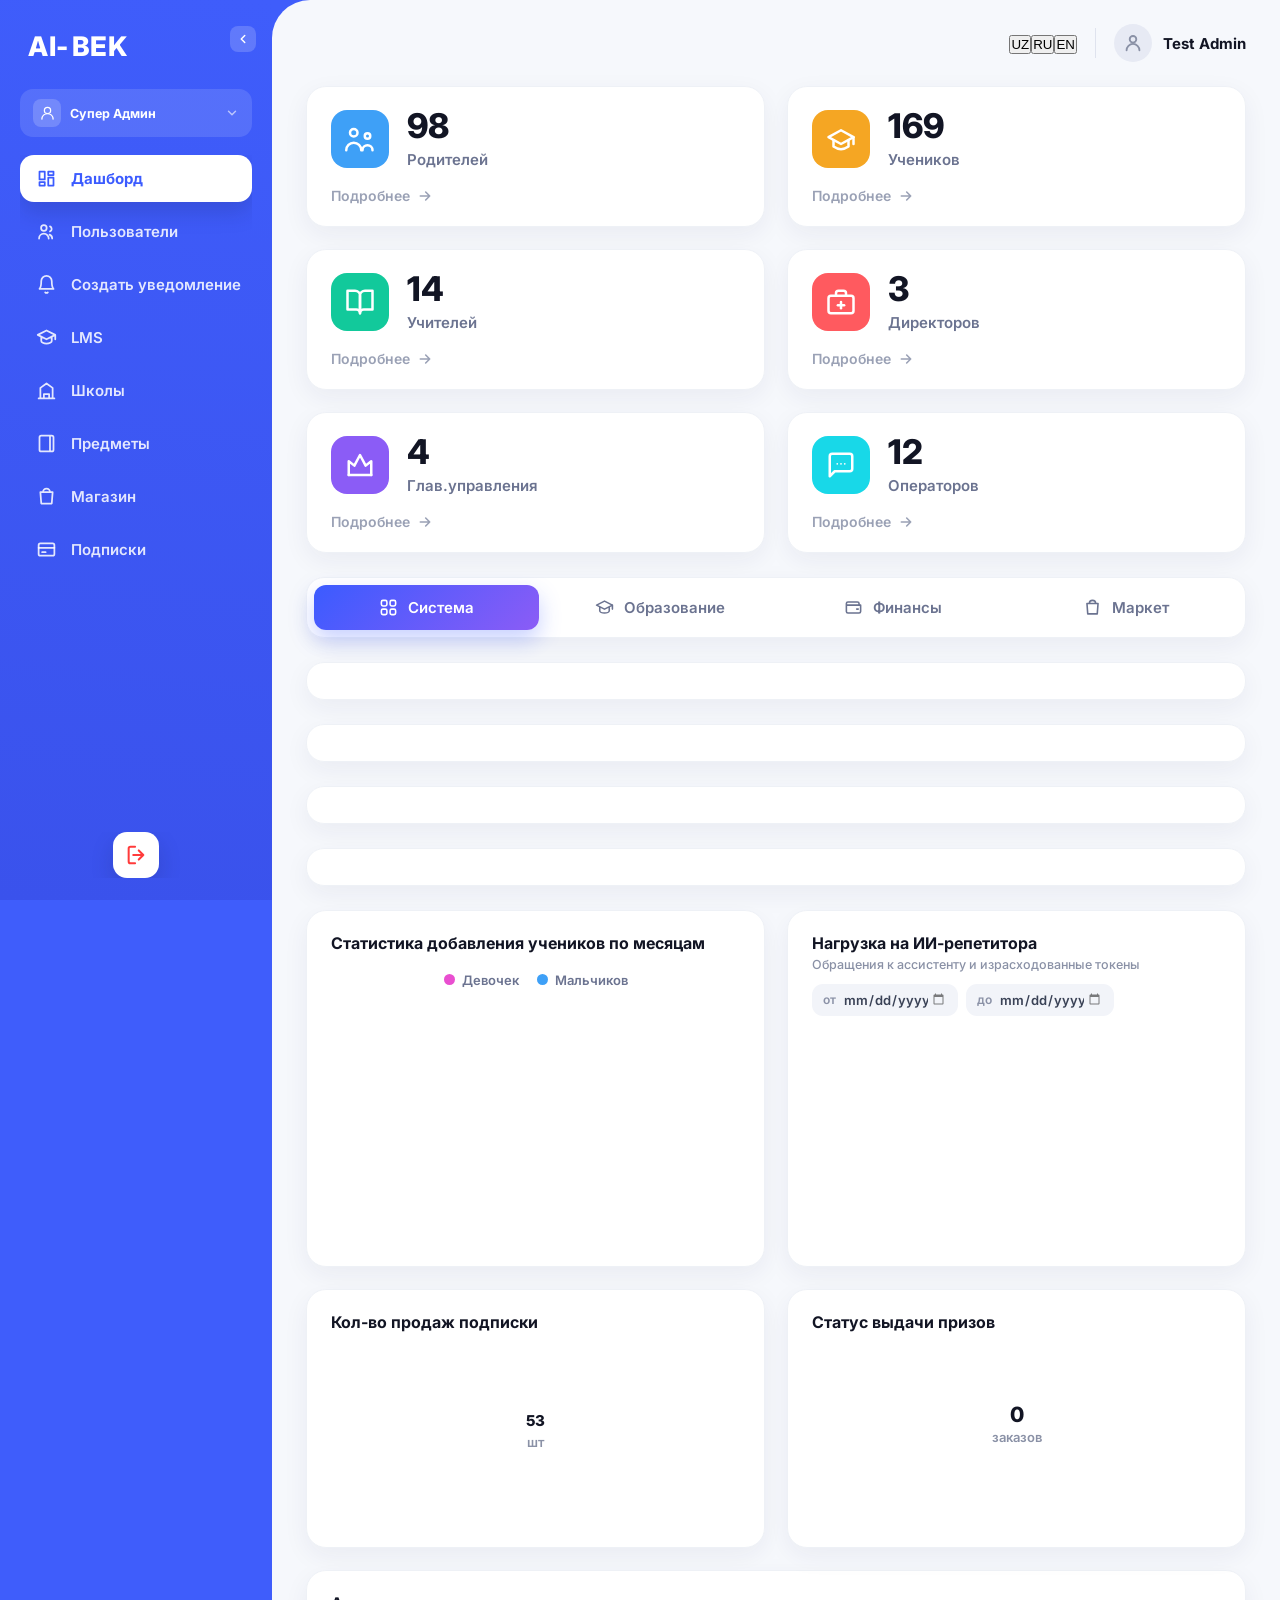
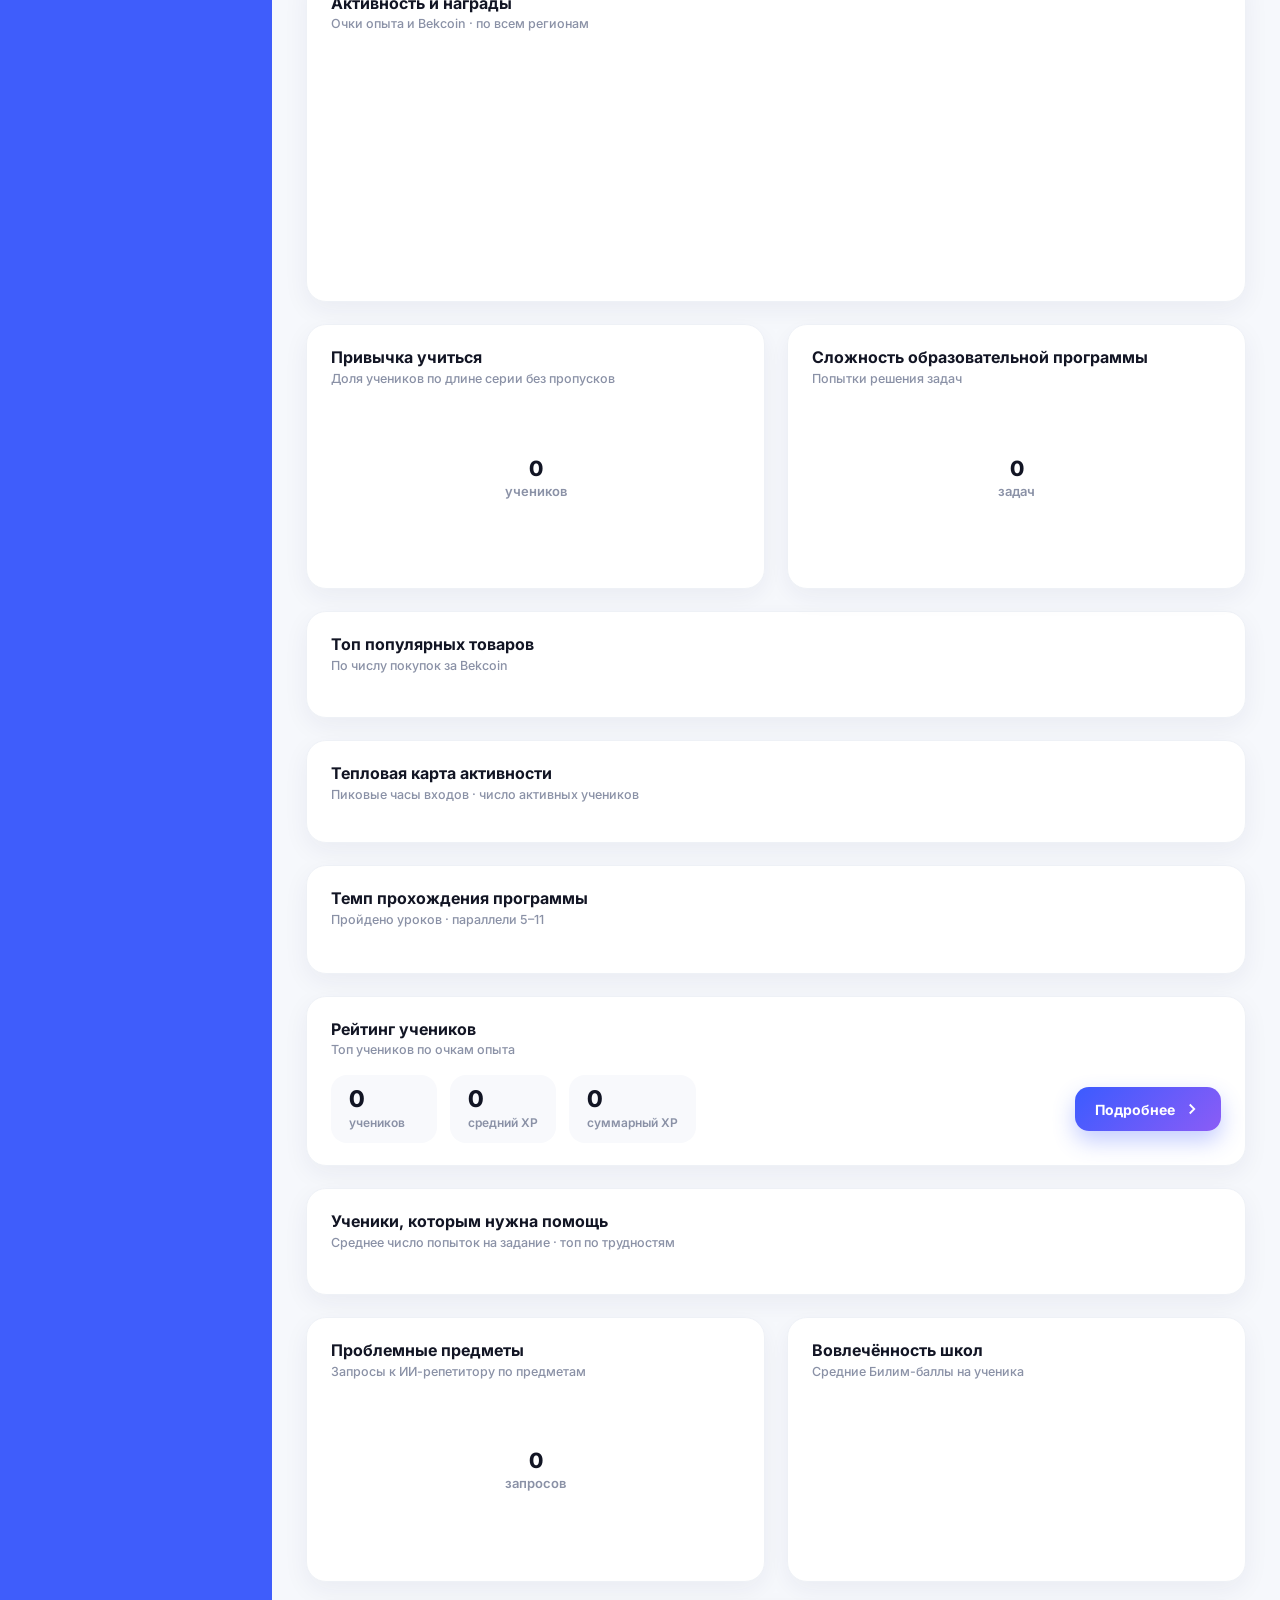
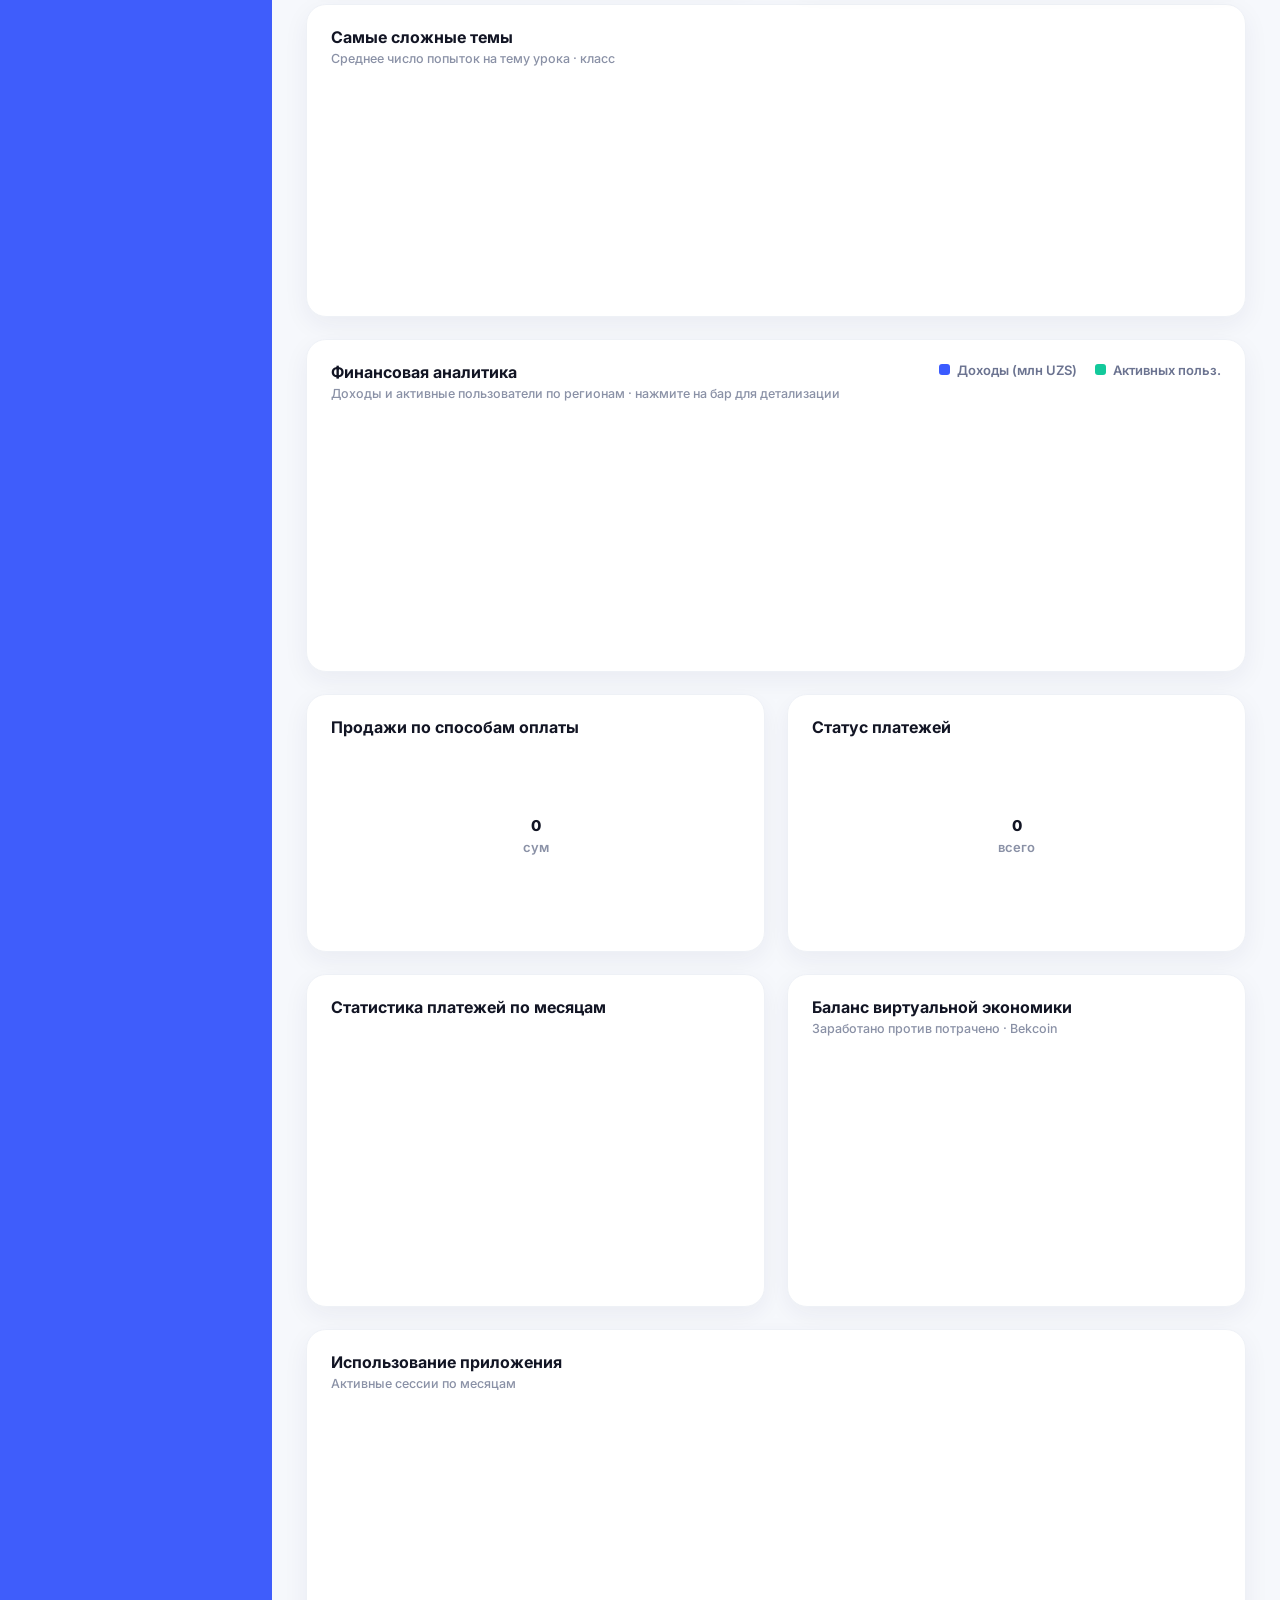
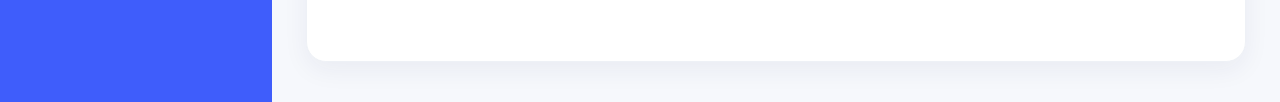
==== commit 10cbb68a: "Add finance drill-down bar chart and fix bar label rotation - dashboard.html: new Финансы bar chart " ====
--- a/dashboard.html
+++ b/dashboard.html
@@ -1596,6 +1596,24 @@
     <div class="sl-list" id="schoolList"></div>
   </div>
 
+  <!-- Финансы: дрилл-даун по регионам — доходы и активные пользователи -->
+  <div class="card span3" data-card="finregion">
+    <div class="card-head">
+      <div>
+        <h3>Финансовая аналитика</h3>
+        <div class="sub" id="finRegionSub">Доходы и активные пользователи по регионам · нажмите на бар для детализации</div>
+      </div>
+      <div class="head-right" style="gap:10px;">
+        <div id="finDrillCrumbs" style="display:flex;align-items:center;gap:6px;flex-wrap:wrap;"></div>
+        <div class="chart-legend" style="margin:0;">
+          <span><i style="background:#3b5bff;border-radius:3px;"></i>Доходы (млн UZS)</span>
+          <span><i style="background:#12c99b;border-radius:3px;"></i>Активных польз.</span>
+        </div>
+      </div>
+    </div>
+    <div class="chart-wrap" style="height:320px;"><canvas id="cFinRegion"></canvas></div>
+  </div>
+
   <!-- 15. Продажи по способам оплаты -->
   <div class="card" data-card="payments">
     <div class="card-head">
@@ -1968,7 +1986,7 @@
       title:i=>i[0].label,
       label:i=>' Попыток в среднем: '+i.parsed.y.toFixed(1),
       afterLabel:i=>' Сложность: '+(i.parsed.y>=4?'высокая':i.parsed.y>=3?'средняя':'умеренная')}}},
-    scales:{x:{...axX,ticks:{...axX.ticks,maxRotation:18,minRotation:0,font:{weight:'600',size:11.5}}},
+    scales:{x:{...axX,ticks:{...axX.ticks,maxRotation:0,minRotation:0,minRotation:0,font:{weight:'600',size:11.5}}},
       y:{...axY(v=>v),title:{display:true,text:'попыток',color:C.muted,font:{weight:'600'}}}}},
   plugins:[barTops]});
 
@@ -2030,6 +2048,98 @@
     plugins:{tooltip:{...tooltip,callbacks:{title:i=>i[0].label,label:i=>' '+i.parsed.y.toLocaleString('ru-RU')+' активных сессий'}}},
     scales:{x:{...axX,ticks:{...axX.ticks,maxRotation:0,autoSkip:false}},
       y:{...axY(v=>v),suggestedMax:10,ticks:{...axY(v=>v).ticks,stepSize:2}}}}});
+
+/* ============ ФИНАНСЫ: ДРИЛЛ-ДАУН ПО РЕГИОНАМ ============ */
+var FIN_DRILL={level:'region',region:null,district:null};
+var FIN_DATE={a:null,b:null};
+
+function finData(level,reg,dist,a,b){
+  var days=a&&b?Math.round((b-a)/DAY)+1:180;
+  var items=level==='region'?Object.keys(REGIONS):level==='district'?(REGIONS[reg]||[]):schoolsOf(reg,dist);
+  return items.map(function(name){
+    var seed='fin|'+level+'|'+(reg||'')+'|'+(dist||'')+'|'+name;
+    var r=mulberry32(hash(seed));
+    var base=level==='region'?12:level==='district'?3:0.7;
+    var rev=+(base*(0.5+r())*days/180*10).toFixed(2);
+    var usr=Math.round((level==='region'?3200:level==='district'?800:180)*(0.4+r()));
+    return{name:name,rev:rev,usr:usr};
+  });
+}
+
+function finCrumbs(){
+  var el=document.getElementById('finDrillCrumbs'); if(!el) return;
+  var chip=function(label,level,reg,dist,active){
+    return '<button onclick="finGo(\''+level+'\','+JSON.stringify(reg)+','+JSON.stringify(dist)+')" '
+      +'style="padding:4px 13px;border-radius:20px;border:none;font-size:12px;font-weight:700;cursor:pointer;'
+      +'background:'+(active?'#3b5bff':'#f0f2f8')+';color:'+(active?'#fff':'#3a4256')+';">'+label+'</button>';
+  };
+  var svg='<svg width="13" height="13" viewBox="0 0 24 24" fill="none" stroke="#c0c6d4" stroke-width="2.5"><path d="M9 6l6 6-6 6"/></svg>';
+  var parts=[chip('Все регионы','region',null,null,FIN_DRILL.level==='region')];
+  if(FIN_DRILL.region){
+    parts.push(svg);
+    parts.push(chip(FIN_DRILL.region,'district',FIN_DRILL.region,null,FIN_DRILL.level==='district'));
+  }
+  if(FIN_DRILL.district){
+    parts.push(svg);
+    parts.push(chip(FIN_DRILL.district,'school',FIN_DRILL.region,FIN_DRILL.district,true));
+  }
+  el.innerHTML=parts.join('');
+}
+
+function finGo(level,region,district){
+  FIN_DRILL.level=level; FIN_DRILL.region=region; FIN_DRILL.district=district;
+  finRender();
+}
+window.finGo=finGo;
+
+function finRender(){
+  var rows=finData(FIN_DRILL.level,FIN_DRILL.region,FIN_DRILL.district,FIN_DATE.a,FIN_DATE.b);
+  chFinRegion.data.labels=rows.map(function(r){return r.name;});
+  chFinRegion.data.datasets[0].data=rows.map(function(r){return r.rev;});
+  chFinRegion.data.datasets[1].data=rows.map(function(r){return r.usr;});
+  chFinRegion.update();
+  var lvl=FIN_DRILL.level==='region'?'регионам':FIN_DRILL.level==='district'?'районам':'школам';
+  var ctx=(FIN_DRILL.region?' · '+FIN_DRILL.region:'')+(FIN_DRILL.district?' · '+FIN_DRILL.district:'');
+  var sub=document.getElementById('finRegionSub');
+  if(sub) sub.textContent='Доходы и активные пользователи по '+lvl+ctx+' · нажмите на бар для детализации';
+  finCrumbs();
+}
+
+var finClick=function(evt,els){
+  if(!els.length) return;
+  var label=chFinRegion.data.labels[els[0].index];
+  if(FIN_DRILL.level==='region'&&REGIONS[label]) finGo('district',label,null);
+  else if(FIN_DRILL.level==='district') finGo('school',FIN_DRILL.region,label);
+};
+
+const chFinRegion=new Chart(document.getElementById('cFinRegion'),{
+  type:'bar',
+  data:{labels:[],datasets:[
+    {label:'Доходы (млн UZS)',data:[],backgroundColor:'#3b5bff',borderRadius:8,borderSkipped:false,
+     maxBarThickness:44,categoryPercentage:.72,barPercentage:.78,yAxisID:'yR'},
+    {label:'Активных польз.',data:[],backgroundColor:'#12c99b',borderRadius:8,borderSkipped:false,
+     maxBarThickness:44,categoryPercentage:.72,barPercentage:.78,yAxisID:'yU'}
+  ]},
+  options:{responsive:true,maintainAspectRatio:false,layout:{padding:{top:18}},
+    onClick:finClick,
+    cursor:'pointer',
+    plugins:{legend:{display:false},tooltip:{...tooltip,callbacks:{
+      title:function(i){return i[0].label;},
+      label:function(i){return i.datasetIndex===0?' Доходы: '+i.parsed.y.toFixed(1)+' млн UZS':' Активных: '+i.parsed.y.toLocaleString('ru-RU')+' польз.';}
+    }}},
+    scales:{
+      x:{grid:{display:false},border:{display:false},
+         ticks:{color:'#3a4256',font:{size:11,weight:'600'},maxRotation:0,minRotation:0,autoSkip:false}},
+      yR:{position:'left',grid:{color:'#f0f2f8'},border:{display:false},
+          ticks:{color:'#3b5bff',font:{size:11,weight:'600'},callback:function(v){return v+'M';}},
+          title:{display:true,text:'млн UZS',color:'#3b5bff',font:{weight:'700',size:11}}},
+      yU:{position:'right',grid:{display:false},border:{display:false},
+          ticks:{color:'#12c99b',font:{size:11,weight:'600'},callback:function(v){return v>=1000?(v/1000).toFixed(0)+'k':v;}},
+          title:{display:true,text:'польз.',color:'#12c99b',font:{weight:'700',size:11}}}
+    }
+  }
+});
+document.getElementById('cFinRegion').style.cursor='pointer';
 
 /* ============ ИНИЦИАЛИЗАЦИЯ НОВЫХ ВИДЖЕТОВ ============ */
 // тепловая карта: построение каркаса, цвет, подсказки (значения считает updaters.heat)
@@ -2495,6 +2605,7 @@
     chStudentsMonth.data.datasets[1].data=boys.map(v=>Math.round(v*f*jf));
     chStudentsMonth.update();
   },
+  finregion(a,b){FIN_DATE.a=a;FIN_DATE.b=b;finRender();},
   subsales(a,b){ // эталонный график (реагирует на общий фильтр)
     const sc=readScope(CURRENT_FILTER);const days=Math.round((b-a)/DAY)+1;
     const f=(sc.region?0.5:1)*(sc.dist?0.6:1)*(sc.school?0.55:1);
@@ -2531,7 +2642,7 @@
     activity:'edu',streak:'edu',funnel:'edu',prog:'edu',
     leaderboard:'edu',help:'edu',subjreq:'edu',topics:'edu',schoolrank:'edu',
     // Финансы: внутренняя экономика, Bekcoin, платежи, подписки
-    subsales:'fin',economy:'fin',payments:'fin',paymonth:'fin',paystatus:'fin',
+    finregion:'fin',subsales:'fin',economy:'fin',payments:'fin',paymonth:'fin',paystatus:'fin',
     // Маркет: магазин, покупки, товары
     orders:'market',products:'market',
     // Система: добавление пользователей, нагрузка ИИ, активность, использование
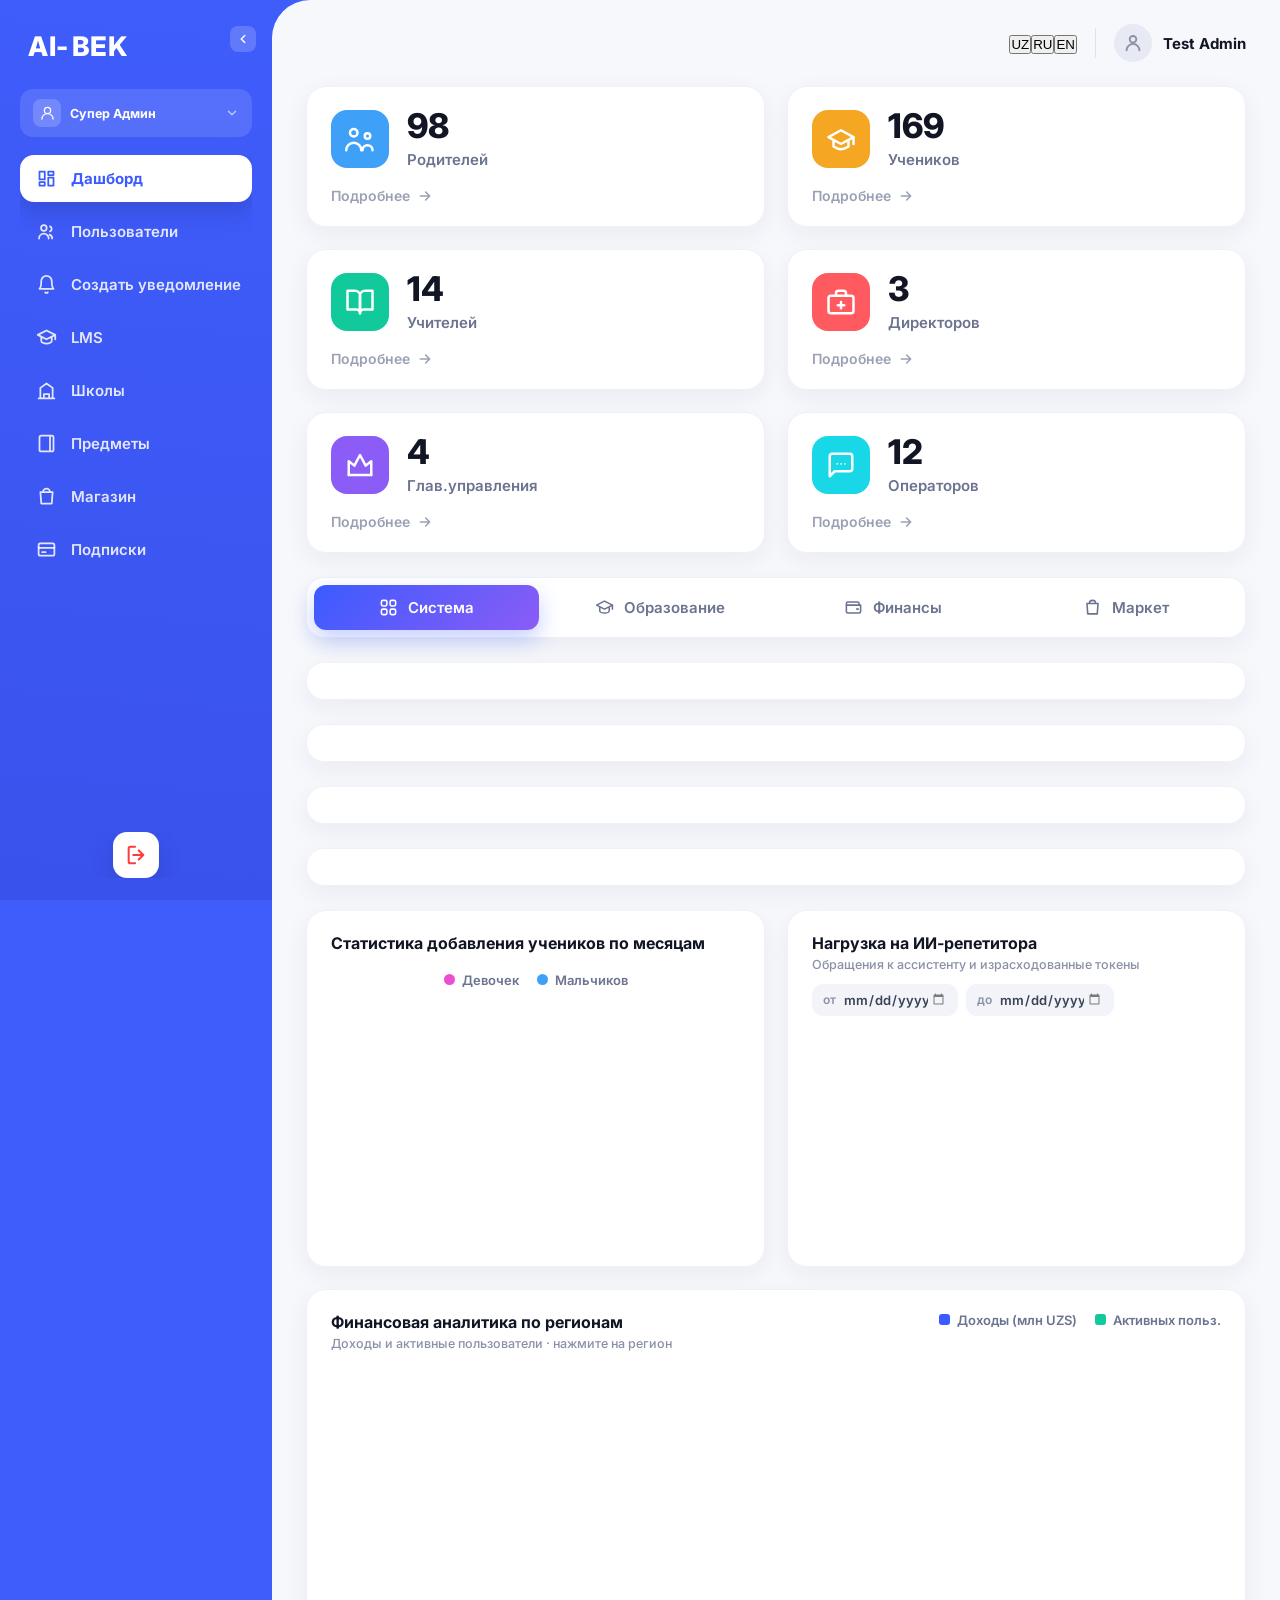
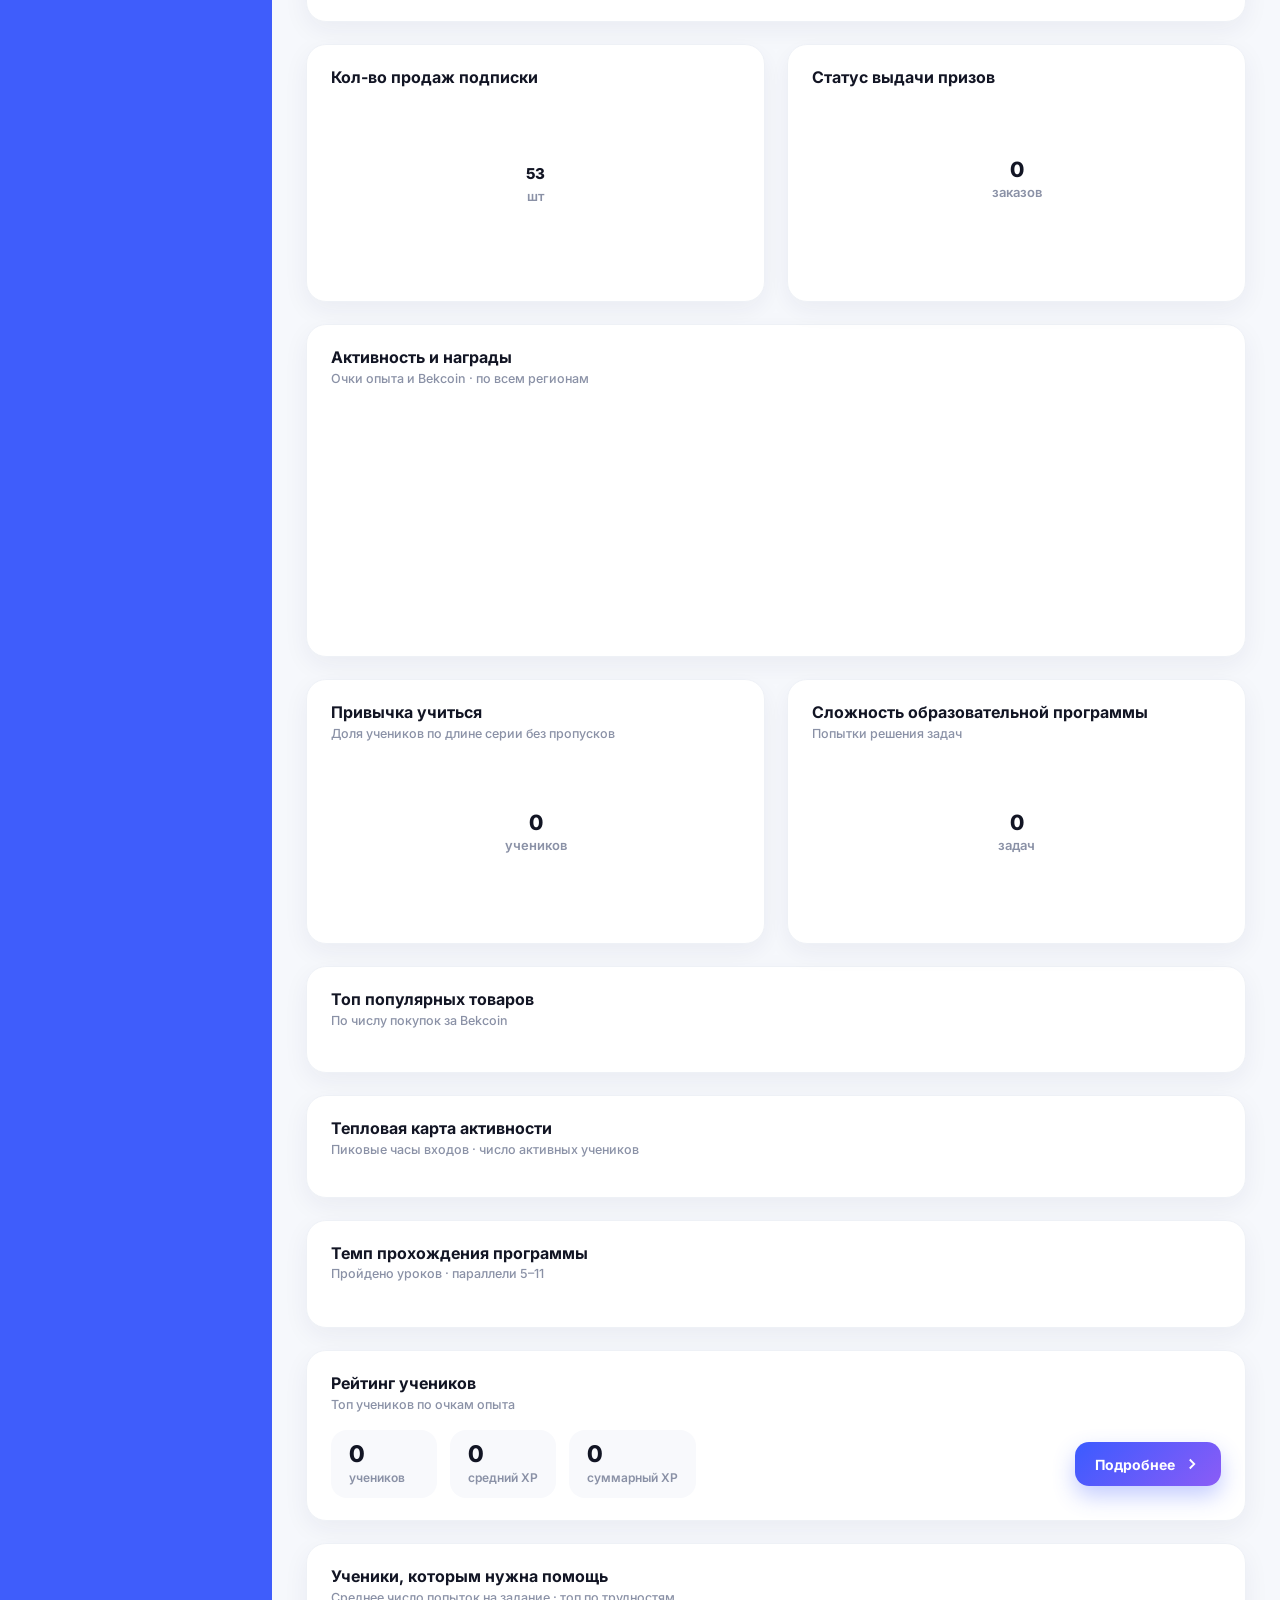
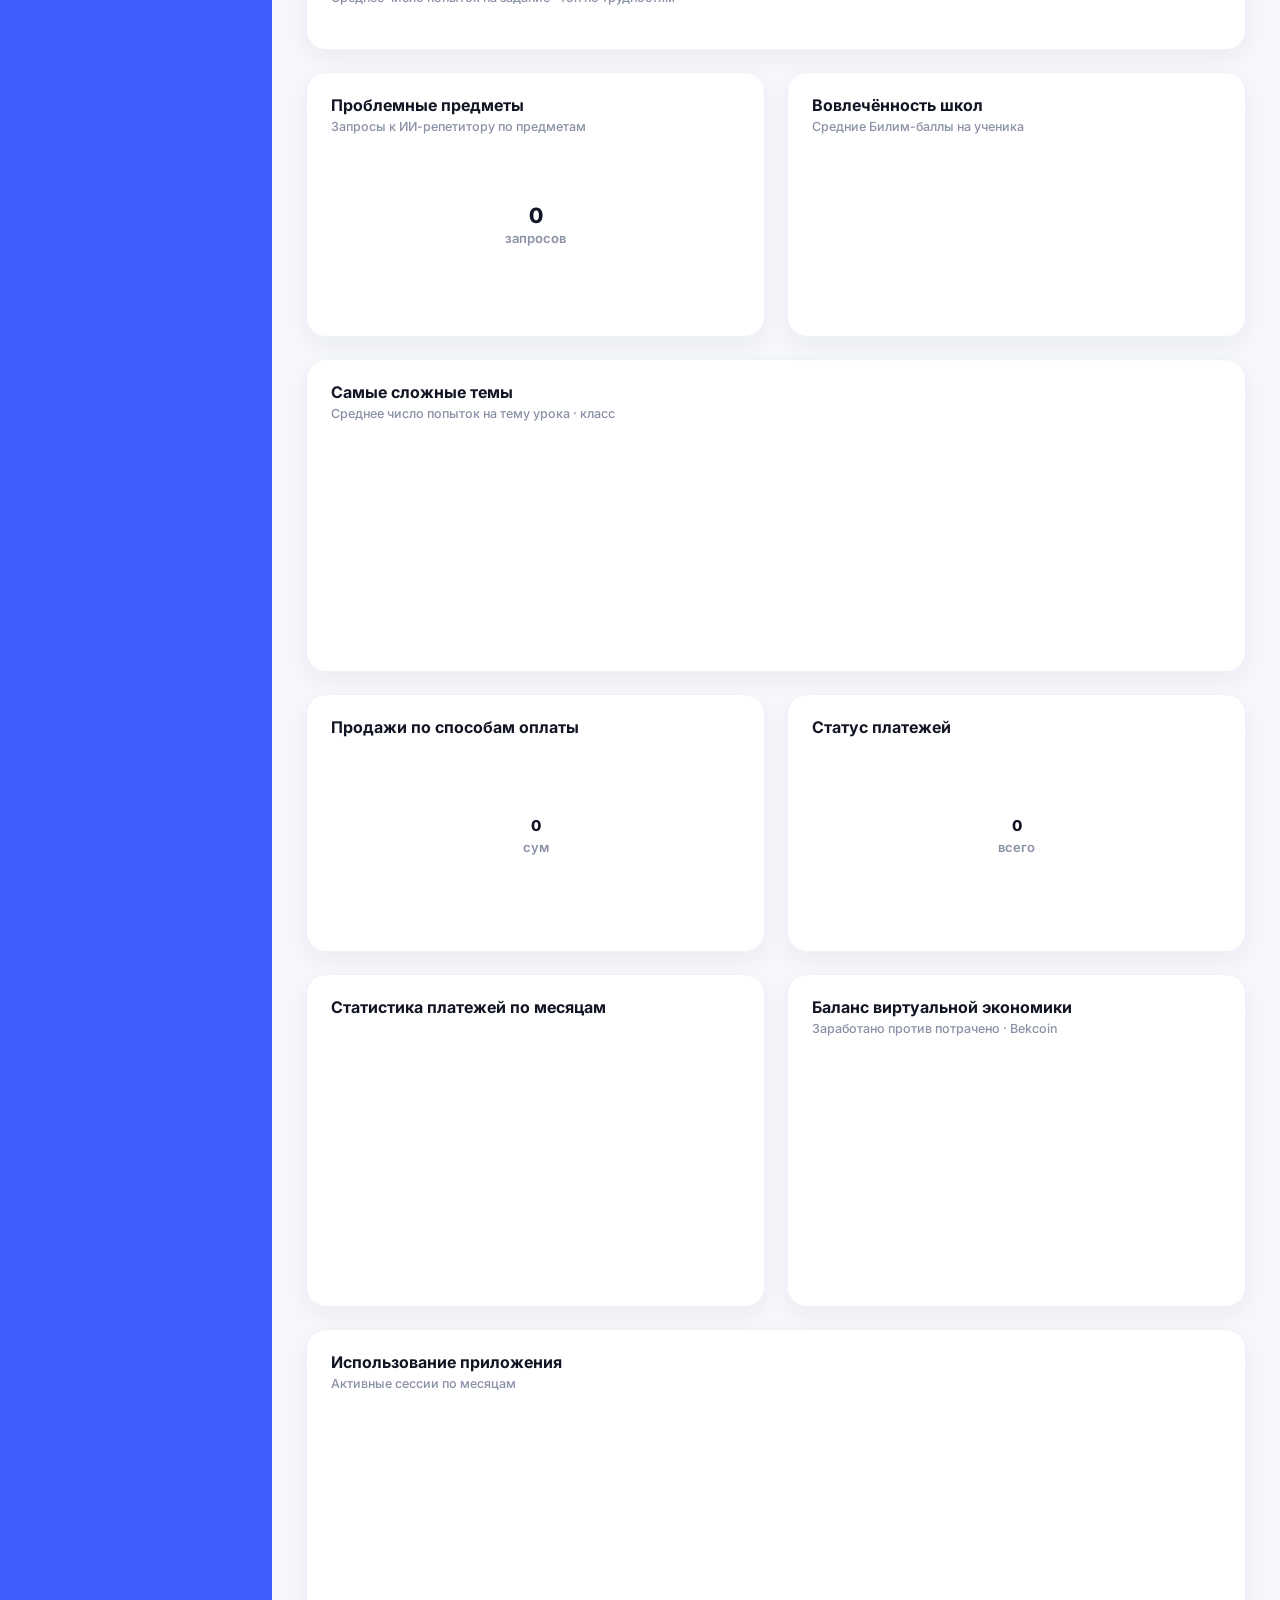
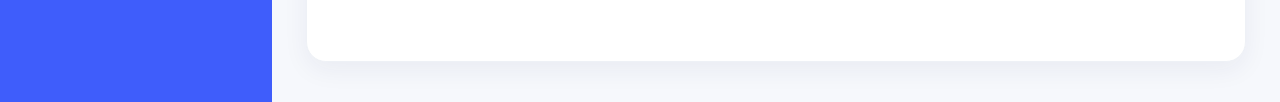
==== commit 227a4388: "Finance tab: sequential drill-down charts + subsales amounts - finregion card moved to first positio" ====
--- a/dashboard.html
+++ b/dashboard.html
@@ -157,6 +157,7 @@
   }
   .span2{grid-column:span 2;}
   .span3{grid-column:span 3;}
+  .fin-sub{display:none;}
 
   .card-head{
     display:flex;align-items:flex-start;justify-content:space-between;
@@ -1251,6 +1252,44 @@
           <div class="chart-wrap sm"><canvas id="cAI"></canvas></div>
         </div>
       </div>
+  <!-- Финансы: дрилл-даун →  регионы → районы → школы -->
+  <div class="card span3" data-card="finregion">
+    <div class="card-head">
+      <div><h3>Финансовая аналитика по регионам</h3>
+        <div class="sub">Доходы и активные пользователи · нажмите на регион</div>
+      </div>
+      <div class="chart-legend" style="margin:0;">
+        <span><i style="background:#3b5bff;border-radius:3px;"></i>Доходы (млн UZS)</span>
+        <span><i style="background:#12c99b;border-radius:3px;"></i>Активных польз.</span>
+      </div>
+    </div>
+    <div class="chart-wrap" style="height:300px;"><canvas id="cFinRegion"></canvas></div>
+  </div>
+  <div class="card span3 fin-sub" data-card="findist" id="finDistCard">
+    <div class="card-head">
+      <div><h3 id="finDistTitle">Районы</h3>
+        <div class="sub">Доходы и активные пользователи · нажмите на район</div>
+      </div>
+      <div class="chart-legend" style="margin:0;">
+        <span><i style="background:#3b5bff;border-radius:3px;"></i>Доходы (млн UZS)</span>
+        <span><i style="background:#12c99b;border-radius:3px;"></i>Активных польз.</span>
+      </div>
+    </div>
+    <div class="chart-wrap" style="height:300px;"><canvas id="cFinDist"></canvas></div>
+  </div>
+  <div class="card span3 fin-sub" data-card="finschool" id="finSchoolCard">
+    <div class="card-head">
+      <div><h3 id="finSchoolTitle">Школы</h3>
+        <div class="sub">Доходы и активные пользователи</div>
+      </div>
+      <div class="chart-legend" style="margin:0;">
+        <span><i style="background:#3b5bff;border-radius:3px;"></i>Доходы (млн UZS)</span>
+        <span><i style="background:#12c99b;border-radius:3px;"></i>Активных польз.</span>
+      </div>
+    </div>
+    <div class="chart-wrap" style="height:300px;"><canvas id="cFinSchool"></canvas></div>
+  </div>
+
       <div class="card" data-card="subsales">
         <div class="card-head">
           <div><h3>Кол-во продаж подписки</h3></div>
@@ -1258,7 +1297,11 @@
         <div class="donut-row">
           <div class="donut-canvas">
             <canvas id="cSubSales"></canvas>
-            <div class="donut-center"><div class="num" id="subSalesTotal">53</div><div class="unit">шт</div></div>
+            <div class="donut-center">
+              <div class="num" id="subSalesTotal">53</div>
+              <div class="unit">шт</div>
+              <div id="subSalesSum" style="font-size:10px;font-weight:700;color:#3b5bff;margin-top:3px;line-height:1.2;"></div>
+            </div>
           </div>
           <div class="legend" id="subSalesLegend"></div>
         </div>
@@ -1594,24 +1637,6 @@
     </div>
     <div class="filter-bar" id="schoolrankFilters"></div>
     <div class="sl-list" id="schoolList"></div>
-  </div>
-
-  <!-- Финансы: дрилл-даун по регионам — доходы и активные пользователи -->
-  <div class="card span3" data-card="finregion">
-    <div class="card-head">
-      <div>
-        <h3>Финансовая аналитика</h3>
-        <div class="sub" id="finRegionSub">Доходы и активные пользователи по регионам · нажмите на бар для детализации</div>
-      </div>
-      <div class="head-right" style="gap:10px;">
-        <div id="finDrillCrumbs" style="display:flex;align-items:center;gap:6px;flex-wrap:wrap;"></div>
-        <div class="chart-legend" style="margin:0;">
-          <span><i style="background:#3b5bff;border-radius:3px;"></i>Доходы (млн UZS)</span>
-          <span><i style="background:#12c99b;border-radius:3px;"></i>Активных польз.</span>
-        </div>
-      </div>
-    </div>
-    <div class="chart-wrap" style="height:320px;"><canvas id="cFinRegion"></canvas></div>
   </div>
 
   <!-- 15. Продажи по способам оплаты -->
@@ -2049,8 +2074,8 @@
     scales:{x:{...axX,ticks:{...axX.ticks,maxRotation:0,autoSkip:false}},
       y:{...axY(v=>v),suggestedMax:10,ticks:{...axY(v=>v).ticks,stepSize:2}}}}});
 
-/* ============ ФИНАНСЫ: ДРИЛЛ-ДАУН ПО РЕГИОНАМ ============ */
-var FIN_DRILL={level:'region',region:null,district:null};
+/* ============ ФИНАНСЫ: ДРИЛЛ-ДАУН  регион → район → школа ============ */
+var FIN_DRILL={region:null,district:null};
 var FIN_DATE={a:null,b:null};
 
 function finData(level,reg,dist,a,b){
@@ -2066,63 +2091,9 @@
   });
 }
 
-function finCrumbs(){
-  var el=document.getElementById('finDrillCrumbs'); if(!el) return;
-  var chip=function(label,level,reg,dist,active){
-    return '<button onclick="finGo(\''+level+'\','+JSON.stringify(reg)+','+JSON.stringify(dist)+')" '
-      +'style="padding:4px 13px;border-radius:20px;border:none;font-size:12px;font-weight:700;cursor:pointer;'
-      +'background:'+(active?'#3b5bff':'#f0f2f8')+';color:'+(active?'#fff':'#3a4256')+';">'+label+'</button>';
-  };
-  var svg='<svg width="13" height="13" viewBox="0 0 24 24" fill="none" stroke="#c0c6d4" stroke-width="2.5"><path d="M9 6l6 6-6 6"/></svg>';
-  var parts=[chip('Все регионы','region',null,null,FIN_DRILL.level==='region')];
-  if(FIN_DRILL.region){
-    parts.push(svg);
-    parts.push(chip(FIN_DRILL.region,'district',FIN_DRILL.region,null,FIN_DRILL.level==='district'));
-  }
-  if(FIN_DRILL.district){
-    parts.push(svg);
-    parts.push(chip(FIN_DRILL.district,'school',FIN_DRILL.region,FIN_DRILL.district,true));
-  }
-  el.innerHTML=parts.join('');
-}
-
-function finGo(level,region,district){
-  FIN_DRILL.level=level; FIN_DRILL.region=region; FIN_DRILL.district=district;
-  finRender();
-}
-window.finGo=finGo;
-
-function finRender(){
-  var rows=finData(FIN_DRILL.level,FIN_DRILL.region,FIN_DRILL.district,FIN_DATE.a,FIN_DATE.b);
-  chFinRegion.data.labels=rows.map(function(r){return r.name;});
-  chFinRegion.data.datasets[0].data=rows.map(function(r){return r.rev;});
-  chFinRegion.data.datasets[1].data=rows.map(function(r){return r.usr;});
-  chFinRegion.update();
-  var lvl=FIN_DRILL.level==='region'?'регионам':FIN_DRILL.level==='district'?'районам':'школам';
-  var ctx=(FIN_DRILL.region?' · '+FIN_DRILL.region:'')+(FIN_DRILL.district?' · '+FIN_DRILL.district:'');
-  var sub=document.getElementById('finRegionSub');
-  if(sub) sub.textContent='Доходы и активные пользователи по '+lvl+ctx+' · нажмите на бар для детализации';
-  finCrumbs();
-}
-
-var finClick=function(evt,els){
-  if(!els.length) return;
-  var label=chFinRegion.data.labels[els[0].index];
-  if(FIN_DRILL.level==='region'&&REGIONS[label]) finGo('district',label,null);
-  else if(FIN_DRILL.level==='district') finGo('school',FIN_DRILL.region,label);
-};
-
-const chFinRegion=new Chart(document.getElementById('cFinRegion'),{
-  type:'bar',
-  data:{labels:[],datasets:[
-    {label:'Доходы (млн UZS)',data:[],backgroundColor:'#3b5bff',borderRadius:8,borderSkipped:false,
-     maxBarThickness:44,categoryPercentage:.72,barPercentage:.78,yAxisID:'yR'},
-    {label:'Активных польз.',data:[],backgroundColor:'#12c99b',borderRadius:8,borderSkipped:false,
-     maxBarThickness:44,categoryPercentage:.72,barPercentage:.78,yAxisID:'yU'}
-  ]},
-  options:{responsive:true,maintainAspectRatio:false,layout:{padding:{top:18}},
-    onClick:finClick,
-    cursor:'pointer',
+function finChartOpts(clickFn){
+  return{responsive:true,maintainAspectRatio:false,layout:{padding:{top:6}},
+    onClick:clickFn,
     plugins:{legend:{display:false},tooltip:{...tooltip,callbacks:{
       title:function(i){return i[0].label;},
       label:function(i){return i.datasetIndex===0?' Доходы: '+i.parsed.y.toFixed(1)+' млн UZS':' Активных: '+i.parsed.y.toLocaleString('ru-RU')+' польз.';}
@@ -2136,10 +2107,78 @@
       yU:{position:'right',grid:{display:false},border:{display:false},
           ticks:{color:'#12c99b',font:{size:11,weight:'600'},callback:function(v){return v>=1000?(v/1000).toFixed(0)+'k':v;}},
           title:{display:true,text:'польз.',color:'#12c99b',font:{weight:'700',size:11}}}
+    }};
+}
+
+function finMakeDatasets(sel){
+  return[
+    {label:'Доходы',data:[],backgroundColor:[],borderRadius:8,borderSkipped:false,
+     maxBarThickness:44,categoryPercentage:.72,barPercentage:.78,yAxisID:'yR'},
+    {label:'Польз.',data:[],backgroundColor:[],borderRadius:8,borderSkipped:false,
+     maxBarThickness:44,categoryPercentage:.72,barPercentage:.78,yAxisID:'yU'}
+  ];
+}
+
+function finApply(ch,rows,selName){
+  ch.data.labels=rows.map(function(r){return r.name;});
+  ch.data.datasets[0].data=rows.map(function(r){return r.rev;});
+  ch.data.datasets[1].data=rows.map(function(r){return r.usr;});
+  ch.data.datasets[0].backgroundColor=rows.map(function(r){return r.name===selName?'#2040cc':'#3b5bff';});
+  ch.data.datasets[1].backgroundColor=rows.map(function(r){return r.name===selName?'#0b9b73':'#12c99b';});
+  ch.update();
+}
+
+/* Region chart */
+const chFinRegion=new Chart(document.getElementById('cFinRegion'),{
+  type:'bar', data:{labels:[],datasets:finMakeDatasets()},
+  options:finChartOpts(function(evt,els){
+    if(!els.length) return;
+    var label=chFinRegion.data.labels[els[0].index];
+    if(FIN_DRILL.region===label){
+      FIN_DRILL.region=null; FIN_DRILL.district=null;
+      finApply(chFinRegion,finData('region',null,null,FIN_DATE.a,FIN_DATE.b),null);
+      document.getElementById('finDistCard').style.display='none';
+      document.getElementById('finSchoolCard').style.display='none';
+    } else {
+      FIN_DRILL.region=label; FIN_DRILL.district=null;
+      finApply(chFinRegion,finData('region',null,null,FIN_DATE.a,FIN_DATE.b),label);
+      var dRows=finData('district',label,null,FIN_DATE.a,FIN_DATE.b);
+      document.getElementById('finDistTitle').textContent='Районы · '+label;
+      finApply(chFinDist,dRows,null);
+      document.getElementById('finDistCard').style.display='block';
+      document.getElementById('finSchoolCard').style.display='none';
     }
-  }
+  })
 });
 document.getElementById('cFinRegion').style.cursor='pointer';
+
+/* District chart */
+const chFinDist=new Chart(document.getElementById('cFinDist'),{
+  type:'bar', data:{labels:[],datasets:finMakeDatasets()},
+  options:finChartOpts(function(evt,els){
+    if(!els.length) return;
+    var label=chFinDist.data.labels[els[0].index];
+    if(FIN_DRILL.district===label){
+      FIN_DRILL.district=null;
+      finApply(chFinDist,finData('district',FIN_DRILL.region,null,FIN_DATE.a,FIN_DATE.b),null);
+      document.getElementById('finSchoolCard').style.display='none';
+    } else {
+      FIN_DRILL.district=label;
+      finApply(chFinDist,finData('district',FIN_DRILL.region,null,FIN_DATE.a,FIN_DATE.b),label);
+      var sRows=finData('school',FIN_DRILL.region,label,FIN_DATE.a,FIN_DATE.b);
+      document.getElementById('finSchoolTitle').textContent='Школы · '+label;
+      finApply(chFinSchool,sRows,null);
+      document.getElementById('finSchoolCard').style.display='block';
+    }
+  })
+});
+document.getElementById('cFinDist').style.cursor='pointer';
+
+/* School chart */
+const chFinSchool=new Chart(document.getElementById('cFinSchool'),{
+  type:'bar', data:{labels:[],datasets:finMakeDatasets()},
+  options:finChartOpts(null)
+});
 
 /* ============ ИНИЦИАЛИЗАЦИЯ НОВЫХ ВИДЖЕТОВ ============ */
 // тепловая карта: построение каркаса, цвет, подсказки (значения считает updaters.heat)
@@ -2605,21 +2644,45 @@
     chStudentsMonth.data.datasets[1].data=boys.map(v=>Math.round(v*f*jf));
     chStudentsMonth.update();
   },
-  finregion(a,b){FIN_DATE.a=a;FIN_DATE.b=b;finRender();},
-  subsales(a,b){ // эталонный график (реагирует на общий фильтр)
+  finregion(a,b){
+    FIN_DATE.a=a; FIN_DATE.b=b;
+    finApply(chFinRegion,finData('region',null,null,a,b),FIN_DRILL.region);
+    if(FIN_DRILL.region){
+      finApply(chFinDist,finData('district',FIN_DRILL.region,null,a,b),FIN_DRILL.district);
+      document.getElementById('finDistCard').style.display='block';
+      if(FIN_DRILL.district){
+        finApply(chFinSchool,finData('school',FIN_DRILL.region,FIN_DRILL.district,a,b),null);
+        document.getElementById('finSchoolCard').style.display='block';
+      }
+    }
+  },
+  findist(){},
+  finschool(){},
+  subsales(a,b){
     const sc=readScope(CURRENT_FILTER);const days=Math.round((b-a)/DAY)+1;
     const f=(sc.region?0.5:1)*(sc.dist?0.6:1)*(sc.school?0.55:1);
-    const prem=Math.max(1,Math.round(53*f*jitter('ss|'+sc.salt,days,0.12)));
-    const rows=[['Старт',0,C.blue,'#e7ebff'],['Оптимал',0,C.cyan,'#e3fafd'],['Премиум',prem,C.violet,'#efeaff']];
+    const jf=jitter('ss|'+sc.salt,days,0.12);
+    const PRICE={Старт:0,Оптимал:49000,Премиум:99000};
+    const prem=Math.max(1,Math.round(53*f*jf));
+    const opt=Math.max(0,Math.round(38*f*jitter('sso|'+sc.salt,days,0.1)));
+    const rows=[['Старт',0,C.blue,'#e7ebff'],['Оптимал',opt,C.cyan,'#e3fafd'],['Премиум',prem,C.violet,'#efeaff']];
     const tot=rows.reduce((s,r)=>s+r[1],0)||1;
+    const totalSum=rows.reduce((s,[l,v])=>s+v*(PRICE[l]||0),0);
     chSubSales.data.datasets[0].data=rows.map(r=>r[1]);chSubSales.update();
     document.getElementById('subSalesTotal').textContent=tot;
-    document.getElementById('subSalesLegend').innerHTML=rows.map(([l,v,c,bg])=>`
-      <div class="legend-row"><span class="bar" style="background:${c}"></span>
-        <span class="lbl">${l}</span><span class="val">${v} <small style="font-weight:600;color:var(--muted)">шт</small></span>
-        <span class="pct" style="background:${bg};color:${c}">${Math.round(v/tot*100)}%</span></div>`).join('');
-    EXPORTS.subsales={file:'prodazhi-podpiski.csv',head:['Тариф','Продаж','Доля %'],
-      rows:rows.map(([l,v])=>[l,v,Math.round(v/tot*100)])};
+    const sumEl=document.getElementById('subSalesSum');
+    if(sumEl) sumEl.textContent=totalSum>=1e6?(totalSum/1e6).toFixed(1)+' млн':(totalSum/1000).toFixed(0)+' тыс UZS';
+    document.getElementById('subSalesLegend').innerHTML=rows.map(([l,v,c,bg])=>{
+      const sum=v*(PRICE[l]||0);
+      const sumStr=PRICE[l]===0?'бесплатно':sum>=1e6?(sum/1e6).toFixed(1)+' млн UZS':(sum/1000).toFixed(0)+' тыс UZS';
+      return`<div class="legend-row"><span class="bar" style="background:${c}"></span>
+        <span class="lbl">${l}</span>
+        <span class="val">${v} <small style="font-weight:600;color:var(--muted)">шт</small></span>
+        <span class="val" style="color:${c};font-size:11px;font-weight:700;">${sumStr}</span>
+        <span class="pct" style="background:${bg};color:${c}">${Math.round(v/tot*100)}%</span></div>`;
+    }).join('');
+    EXPORTS.subsales={file:'prodazhi-podpiski.csv',head:['Тариф','Продаж','Сумма UZS','Доля %'],
+      rows:rows.map(([l,v])=>[l,v,v*(PRICE[l]||0),Math.round(v/tot*100)])};
   }
 };
 
@@ -2642,7 +2705,7 @@
     activity:'edu',streak:'edu',funnel:'edu',prog:'edu',
     leaderboard:'edu',help:'edu',subjreq:'edu',topics:'edu',schoolrank:'edu',
     // Финансы: внутренняя экономика, Bekcoin, платежи, подписки
-    finregion:'fin',subsales:'fin',economy:'fin',payments:'fin',paymonth:'fin',paystatus:'fin',
+    finregion:'fin',findist:'fin',finschool:'fin',subsales:'fin',economy:'fin',payments:'fin',paymonth:'fin',paystatus:'fin',
     // Маркет: магазин, покупки, товары
     orders:'market',products:'market',
     // Система: добавление пользователей, нагрузка ИИ, активность, использование
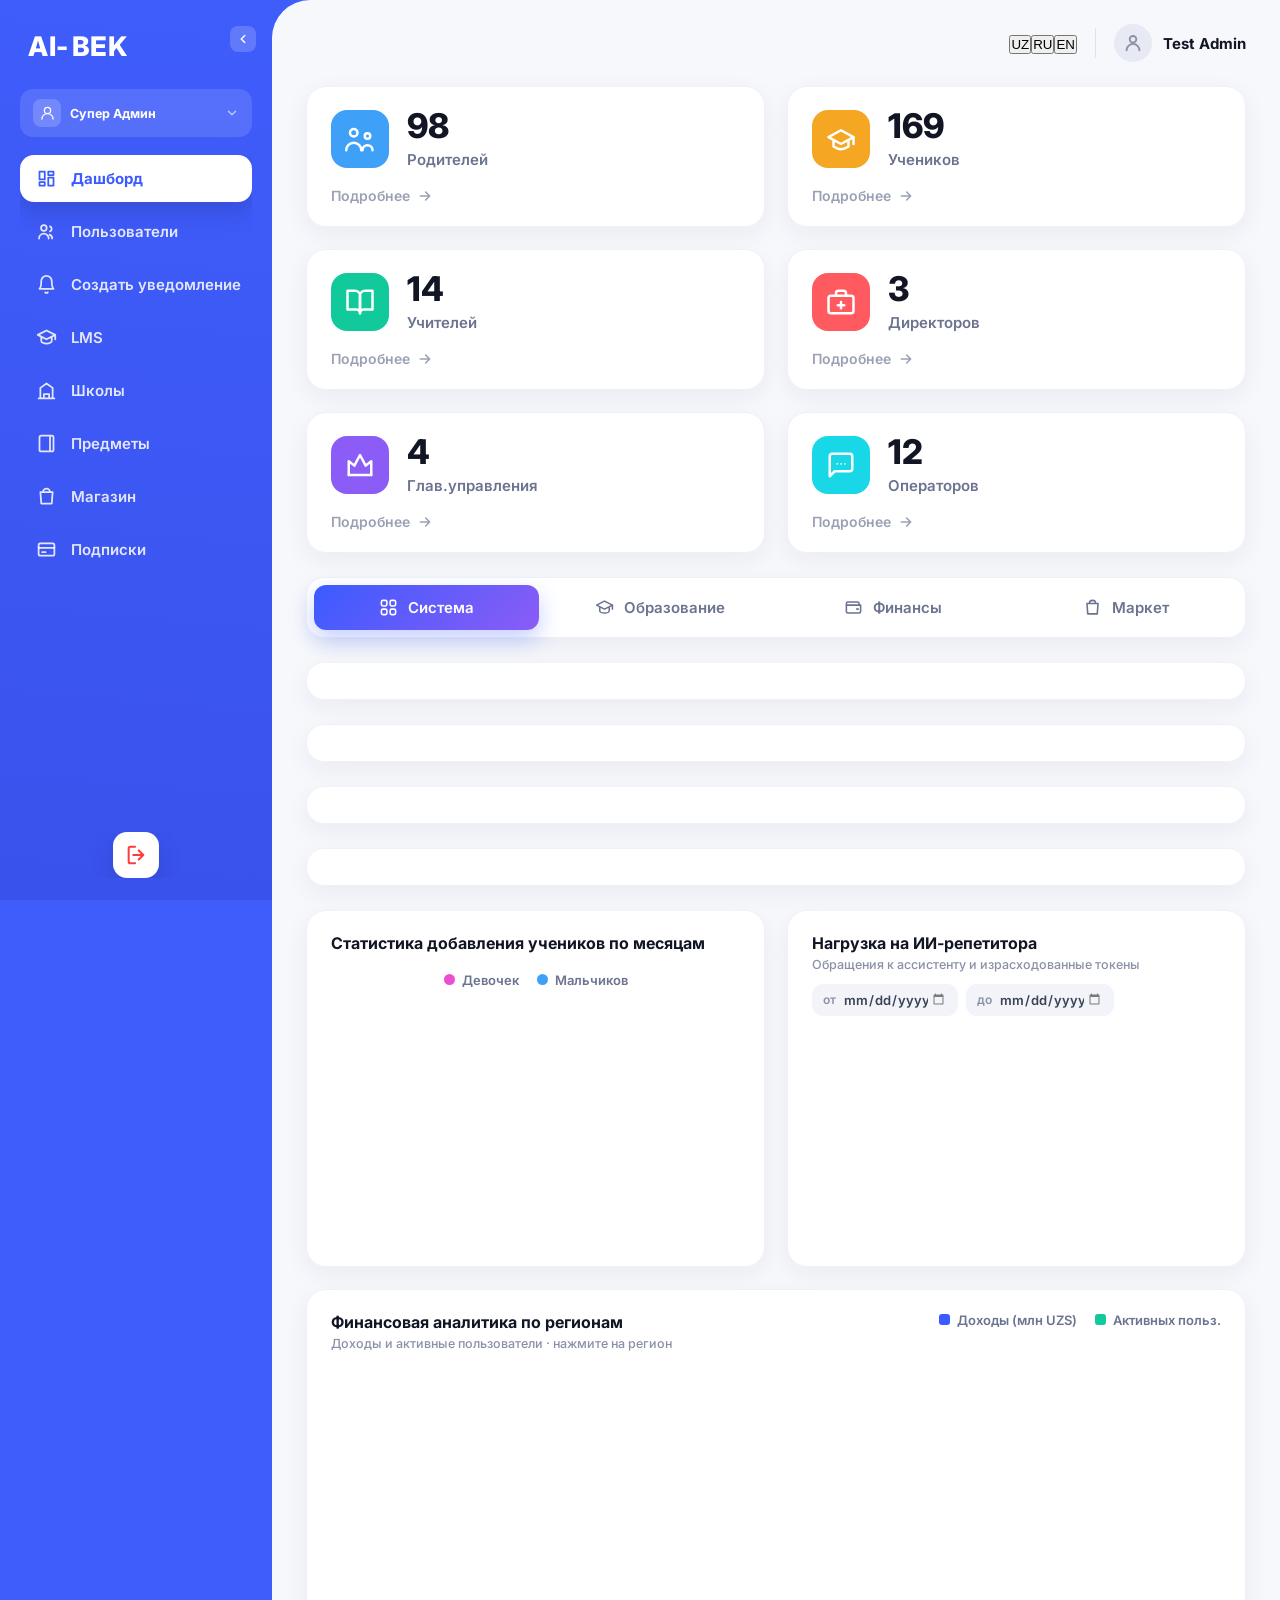
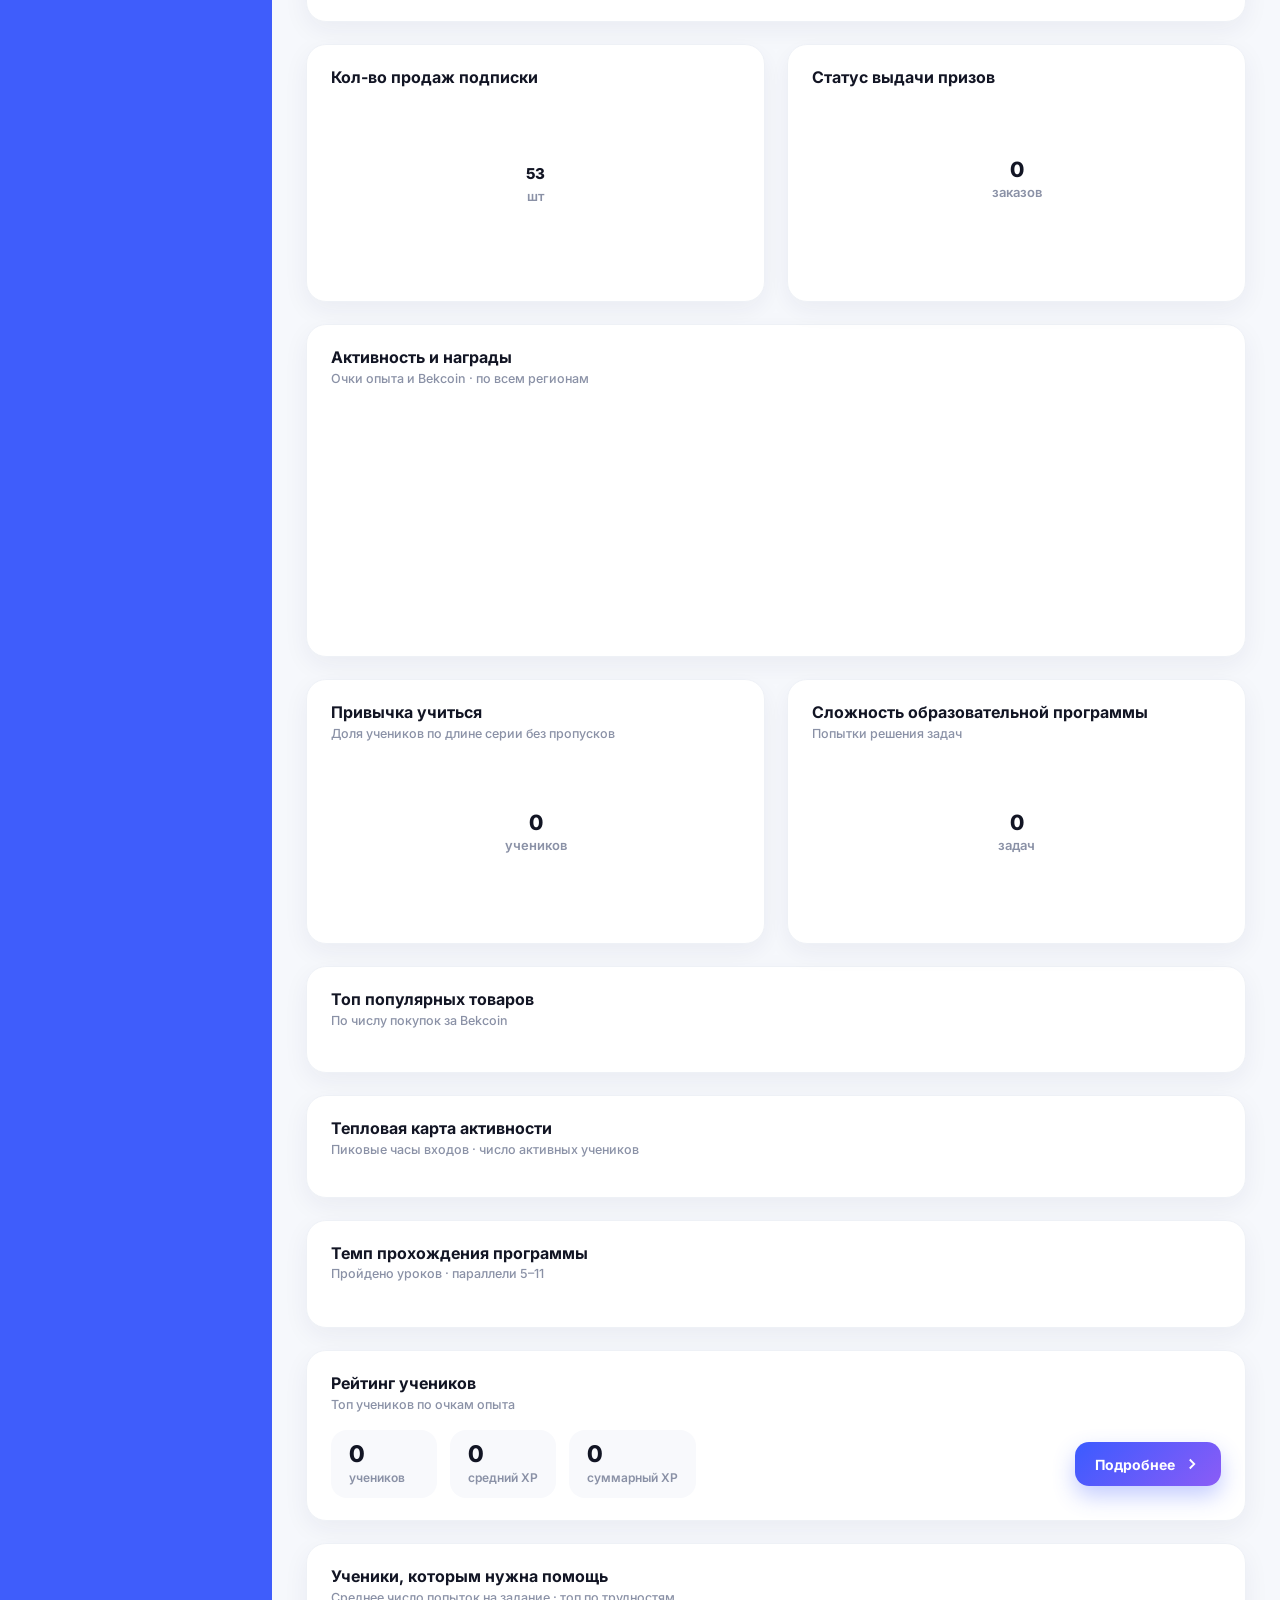
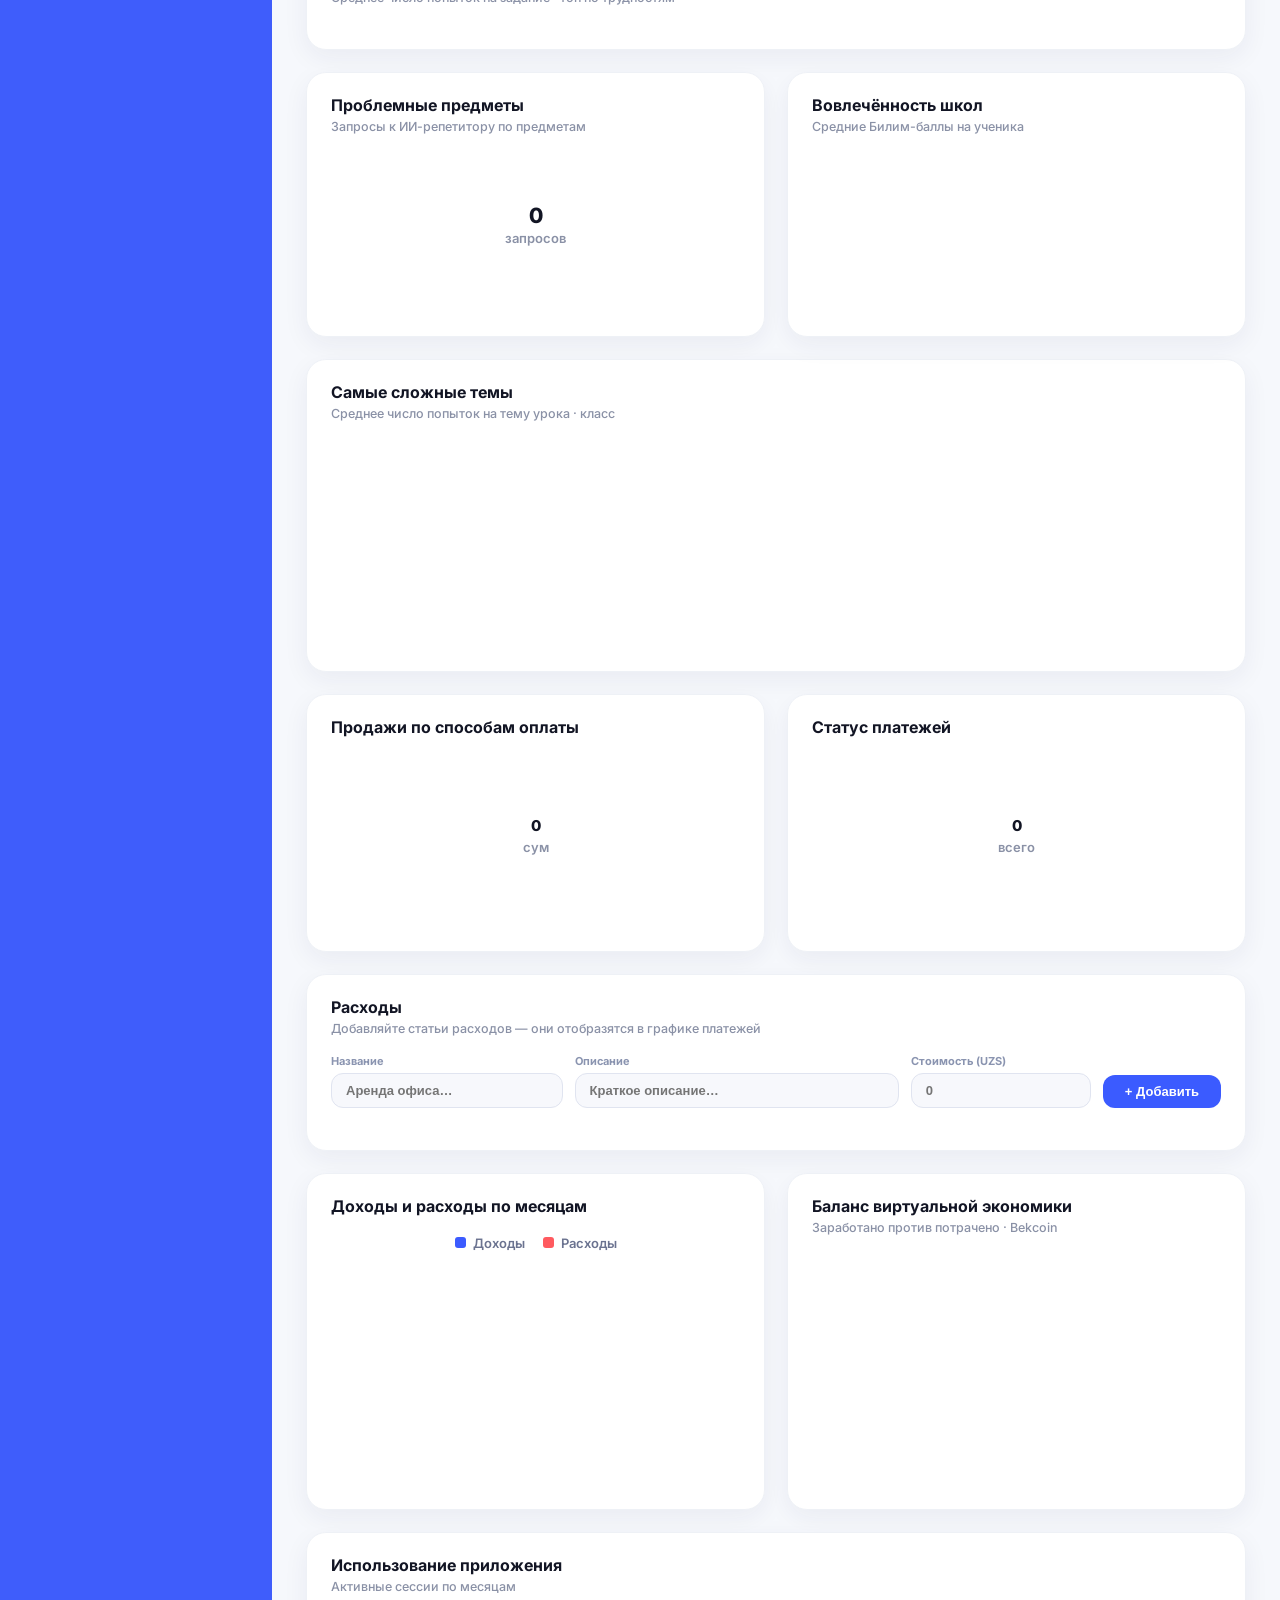
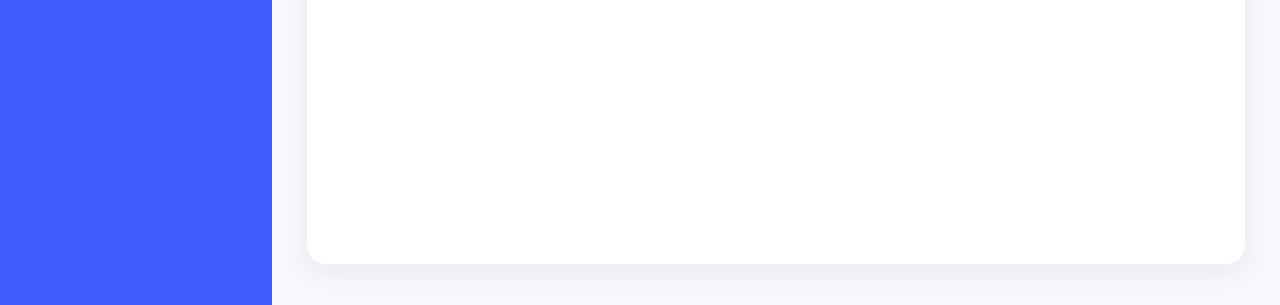
==== commit 5dd5d9e1: "Add expense entry block to Finance section with chart integration - New "Расходы" card with form (На" ====
--- a/dashboard.html
+++ b/dashboard.html
@@ -1670,11 +1670,49 @@
       </div>
     </div>
 
+  <!-- Финансы: расходы — ввод статей -->
+  <div class="card span3" data-card="expenses">
+    <div class="card-head">
+      <div><h3>Расходы</h3>
+        <div class="sub" id="expensesSub">Добавляйте статьи расходов — они отобразятся в графике платежей</div>
+      </div>
+      <div id="expTotBadge" style="font-size:13px;font-weight:800;color:#ff5a5f;white-space:nowrap;"></div>
+    </div>
+    <!-- Форма ввода -->
+    <div style="display:grid;grid-template-columns:1fr 1.4fr 180px auto;gap:12px;align-items:end;margin-bottom:20px;flex-wrap:wrap;">
+      <div>
+        <div style="font-size:11px;font-weight:700;color:#8a94b0;margin-bottom:5px;">Название</div>
+        <input id="expName" type="text" placeholder="Аренда офиса…" maxlength="60"
+          style="width:100%;padding:9px 14px;border:1.5px solid #e0e4f0;border-radius:12px;font-size:13px;font-weight:600;color:#1b2550;background:#f7f8fc;outline:none;">
+      </div>
+      <div>
+        <div style="font-size:11px;font-weight:700;color:#8a94b0;margin-bottom:5px;">Описание</div>
+        <input id="expDesc" type="text" placeholder="Краткое описание…" maxlength="120"
+          style="width:100%;padding:9px 14px;border:1.5px solid #e0e4f0;border-radius:12px;font-size:13px;font-weight:600;color:#1b2550;background:#f7f8fc;outline:none;">
+      </div>
+      <div>
+        <div style="font-size:11px;font-weight:700;color:#8a94b0;margin-bottom:5px;">Стоимость (UZS)</div>
+        <input id="expCost" type="number" min="0" placeholder="0"
+          style="width:100%;padding:9px 14px;border:1.5px solid #e0e4f0;border-radius:12px;font-size:13px;font-weight:600;color:#1b2550;background:#f7f8fc;outline:none;">
+      </div>
+      <button onclick="addExpense()"
+        style="padding:9px 22px;background:#3b5bff;color:#fff;border:none;border-radius:12px;font-size:13px;font-weight:700;cursor:pointer;white-space:nowrap;align-self:end;">
+        + Добавить
+      </button>
+    </div>
+    <!-- Таблица расходов -->
+    <div id="expList"></div>
+  </div>
+
   <!-- Финансы: нижний ряд 50/50 — платежи по месяцам + баланс экономики -->
   <div class="card-pair" data-domain="fin">
     <div class="card" data-card="paymonth">
       <div class="card-head">
-        <div><h3>Статистика платежей по месяцам</h3></div>
+        <div><h3>Доходы и расходы по месяцам</h3></div>
+      </div>
+      <div class="chart-legend" style="margin-bottom:6px;">
+        <span><i style="background:#3b5bff;border-radius:3px;"></i>Доходы</span>
+        <span><i style="background:#ff5a5f;border-radius:3px;"></i>Расходы</span>
       </div>
       <div class="chart-wrap"><canvas id="cPayMonth"></canvas></div>
     </div>
@@ -2052,11 +2090,84 @@
 /* ===== Доход от подписок + Использование приложения ===== */
 const BAR_VIOLET='#7c84f0';
 const chPayMonth=new Chart(document.getElementById('cPayMonth'),{type:'bar',
-  data:{labels:MONTHS_RU,datasets:[{data:[],backgroundColor:BAR_VIOLET,borderRadius:8,borderSkipped:false,
-    maxBarThickness:30,categoryPercentage:.62,barPercentage:.72}]},
+  data:{labels:MONTHS_RU,datasets:[
+    {label:'Доходы',data:[],backgroundColor:BAR_VIOLET,borderRadius:8,borderSkipped:false,maxBarThickness:30,categoryPercentage:.62,barPercentage:.72},
+    {label:'Расходы',data:[],backgroundColor:'#ff5a5f',borderRadius:8,borderSkipped:false,maxBarThickness:30,categoryPercentage:.62,barPercentage:.72}
+  ]},
   options:{responsive:true,maintainAspectRatio:false,
-    plugins:{tooltip:{...tooltip,callbacks:{title:i=>i[0].label,label:i=>' '+(i.parsed.y/1e6).toFixed(1)+' млн UZS'}}},
+    plugins:{
+      legend:{display:false},
+      tooltip:{...tooltip,callbacks:{title:i=>i[0].label,label:i=>' '+i.dataset.label+': '+(i.parsed.y/1e6).toFixed(2)+' млн UZS'}}
+    },
     scales:{x:axX,y:axY(mlnFmt)}}});
+
+/* ===== РАСХОДЫ ===== */
+var EXPENSES=JSON.parse(localStorage.getItem('aibek_expenses')||'[]');
+
+function expSave(){localStorage.setItem('aibek_expenses',JSON.stringify(EXPENSES));}
+
+function addExpense(){
+  var name=(document.getElementById('expName').value||'').trim();
+  var desc=(document.getElementById('expDesc').value||'').trim();
+  var cost=parseFloat(document.getElementById('expCost').value)||0;
+  if(!name||cost<=0){alert('Введите название и стоимость.');return;}
+  EXPENSES.push({id:Date.now(),name,desc,cost,month:new Date().getMonth()});
+  expSave();
+  document.getElementById('expName').value='';
+  document.getElementById('expDesc').value='';
+  document.getElementById('expCost').value='';
+  renderExpenses();
+  updateExpensesChart();
+}
+
+function deleteExpense(id){
+  EXPENSES=EXPENSES.filter(e=>e.id!==id);
+  expSave();renderExpenses();updateExpensesChart();
+}
+
+function renderExpenses(){
+  var el=document.getElementById('expList');
+  if(!el)return;
+  var total=EXPENSES.reduce((s,e)=>s+e.cost,0);
+  var badge=document.getElementById('expTotBadge');
+  if(badge)badge.textContent=EXPENSES.length?'Итого: '+total.toLocaleString('ru-RU')+' UZS':'';
+  if(!EXPENSES.length){
+    el.innerHTML='<div style="color:#b0b8d0;font-size:13px;padding:12px 0;">Расходы ещё не добавлены</div>';
+    return;
+  }
+  el.innerHTML='<table style="width:100%;border-collapse:collapse;font-size:13px;">'
+    +'<thead><tr style="border-bottom:2px solid #e8ebf5;">'
+    +'<th style="text-align:left;padding:7px 10px;color:#8a94b0;font-weight:700;">Название</th>'
+    +'<th style="text-align:left;padding:7px 10px;color:#8a94b0;font-weight:700;">Описание</th>'
+    +'<th style="text-align:right;padding:7px 10px;color:#8a94b0;font-weight:700;">Стоимость</th>'
+    +'<th style="text-align:right;padding:7px 10px;color:#8a94b0;font-weight:700;">Месяц</th>'
+    +'<th style="padding:7px 4px;"></th>'
+    +'</tr></thead><tbody>'
+    +EXPENSES.map(e=>`<tr style="border-bottom:1px solid #f0f2f9;">
+      <td style="padding:8px 10px;font-weight:700;color:#1b2550;">${e.name}</td>
+      <td style="padding:8px 10px;color:#5a6688;">${e.desc||'—'}</td>
+      <td style="padding:8px 10px;text-align:right;font-weight:700;color:#ff5a5f;">${e.cost.toLocaleString('ru-RU')} UZS</td>
+      <td style="padding:8px 10px;text-align:right;color:#5a6688;">${MONTHS_RU[e.month]||'—'}</td>
+      <td style="padding:8px 4px;text-align:right;">
+        <button onclick="deleteExpense(${e.id})" style="background:none;border:none;color:#ff5a5f;cursor:pointer;font-size:16px;padding:2px 6px;" title="Удалить">✕</button>
+      </td>
+    </tr>`).join('')
+    +'</tbody></table>';
+}
+
+function expByMonth(){
+  var arr=new Array(12).fill(0);
+  EXPENSES.forEach(e=>{if(e.month>=0&&e.month<12)arr[e.month]+=e.cost;});
+  return arr;
+}
+
+function updateExpensesChart(){
+  if(!chPayMonth)return;
+  chPayMonth.data.datasets[1].data=expByMonth();
+  chPayMonth.update();
+}
+
+renderExpenses();
 
 const chPayStatus=new Chart(document.getElementById('cPayStatus'),{type:'doughnut',
   data:{labels:['Активные подписки','Неактивные','Истёкшие'],datasets:[{data:[1,1,1],
@@ -2565,11 +2676,14 @@
     EXPORTS.payments={file:'prodazhi-oplata.csv',head:['Способ оплаты','Сумма, сум','Доля %'],
       rows:rows.map(m=>[m.name,m.sum,Math.round(m.sum/total*100)])};
   },
+  expenses(a,b){renderExpenses();updateExpensesChart();},
   paymonth(a,b){
     const days=Math.round((b-a)/DAY)+1;
     const base=[6.2,7.4,22.6,8.1,11.3,15.7,13.2,9.4,7.1,8.8,6.5,4.2]; // млн UZS по месяцам
     const data=base.map((v,i)=>Math.round(v*1e6*jitter('paym|'+i,days,0.05)));
-    chPayMonth.data.datasets[0].data=data;chPayMonth.update();
+    chPayMonth.data.datasets[0].data=data;
+    chPayMonth.data.datasets[1].data=expByMonth();
+    chPayMonth.update();
     EXPORTS.paymonth={file:'platezhi-po-mesyacam.csv',head:['Месяц','Сумма, UZS'],
       rows:MONTHS_RU.map((m,i)=>[m,data[i]])};
   },
@@ -2705,7 +2819,7 @@
     activity:'edu',streak:'edu',funnel:'edu',prog:'edu',
     leaderboard:'edu',help:'edu',subjreq:'edu',topics:'edu',schoolrank:'edu',
     // Финансы: внутренняя экономика, Bekcoin, платежи, подписки
-    finregion:'fin',findist:'fin',finschool:'fin',subsales:'fin',economy:'fin',payments:'fin',paymonth:'fin',paystatus:'fin',
+    finregion:'fin',findist:'fin',finschool:'fin',subsales:'fin',expenses:'fin',economy:'fin',payments:'fin',paymonth:'fin',paystatus:'fin',
     // Маркет: магазин, покупки, товары
     orders:'market',products:'market',
     // Система: добавление пользователей, нагрузка ИИ, активность, использование
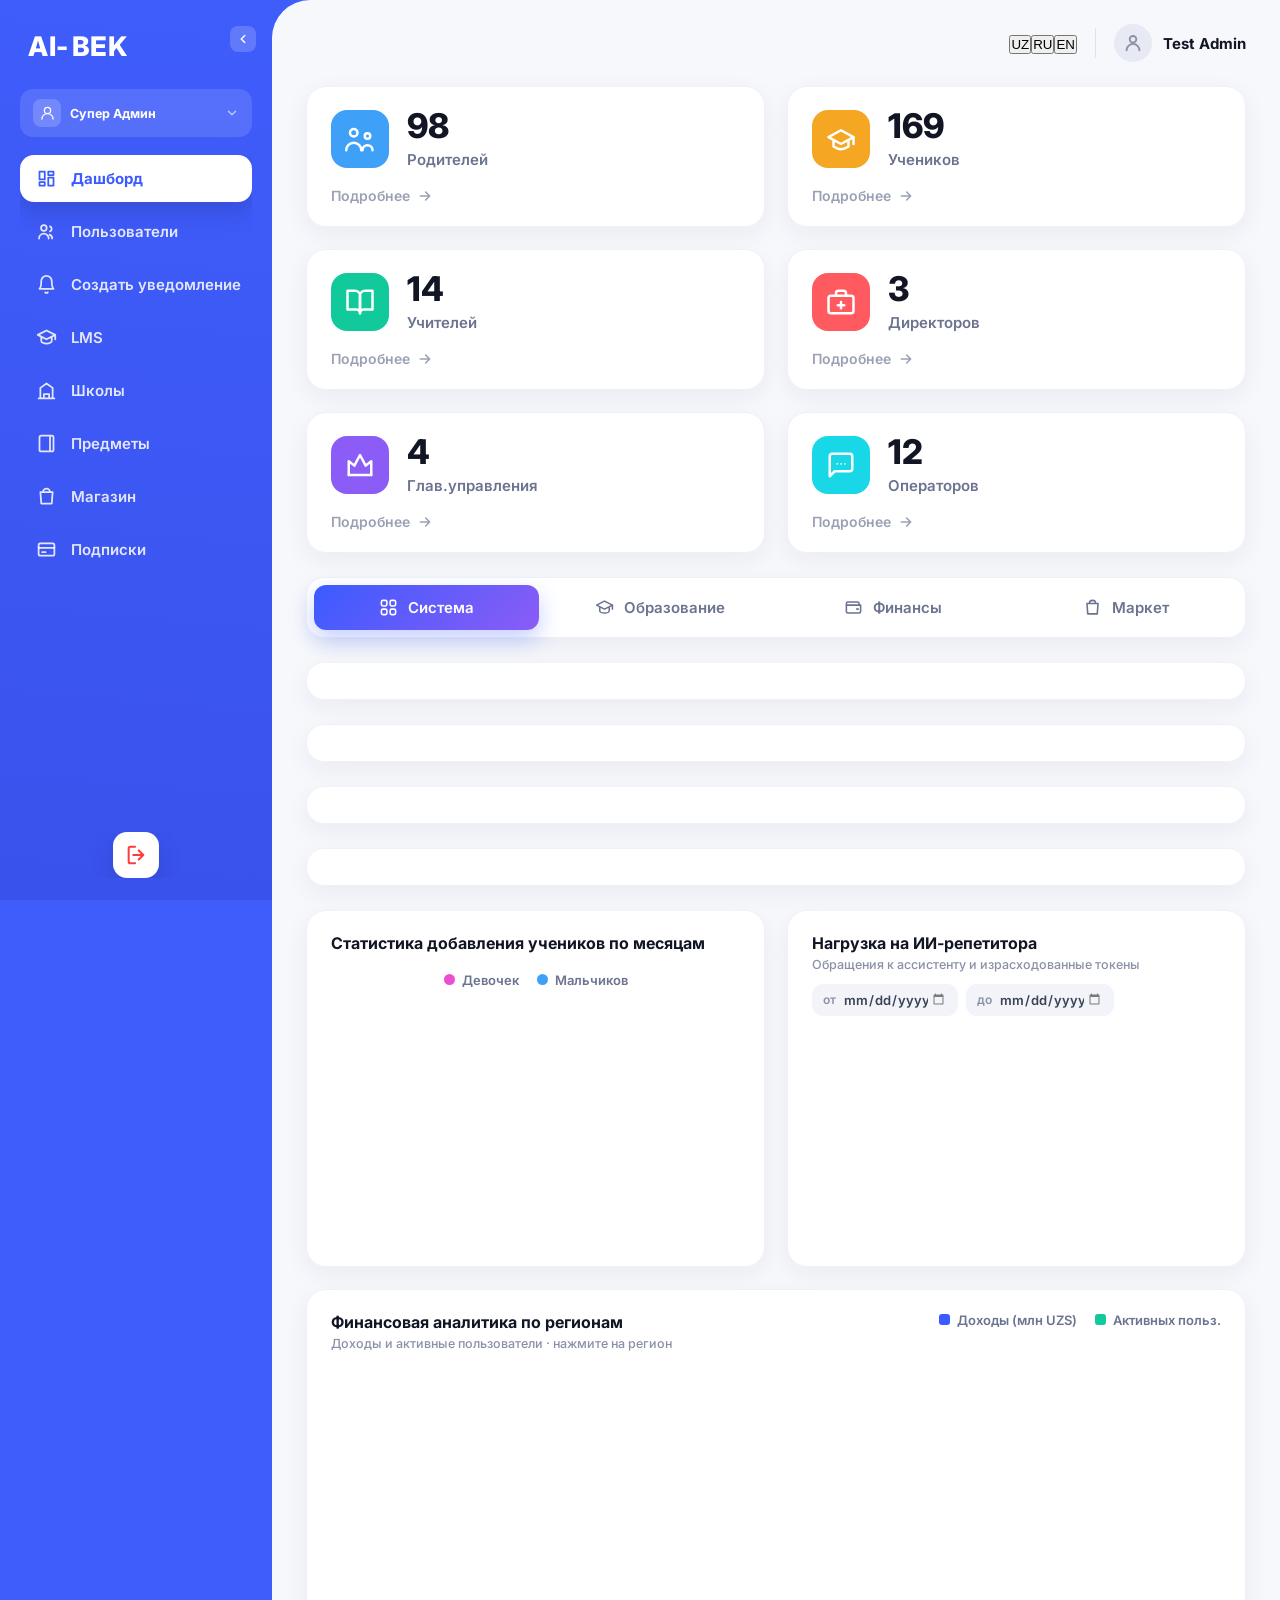
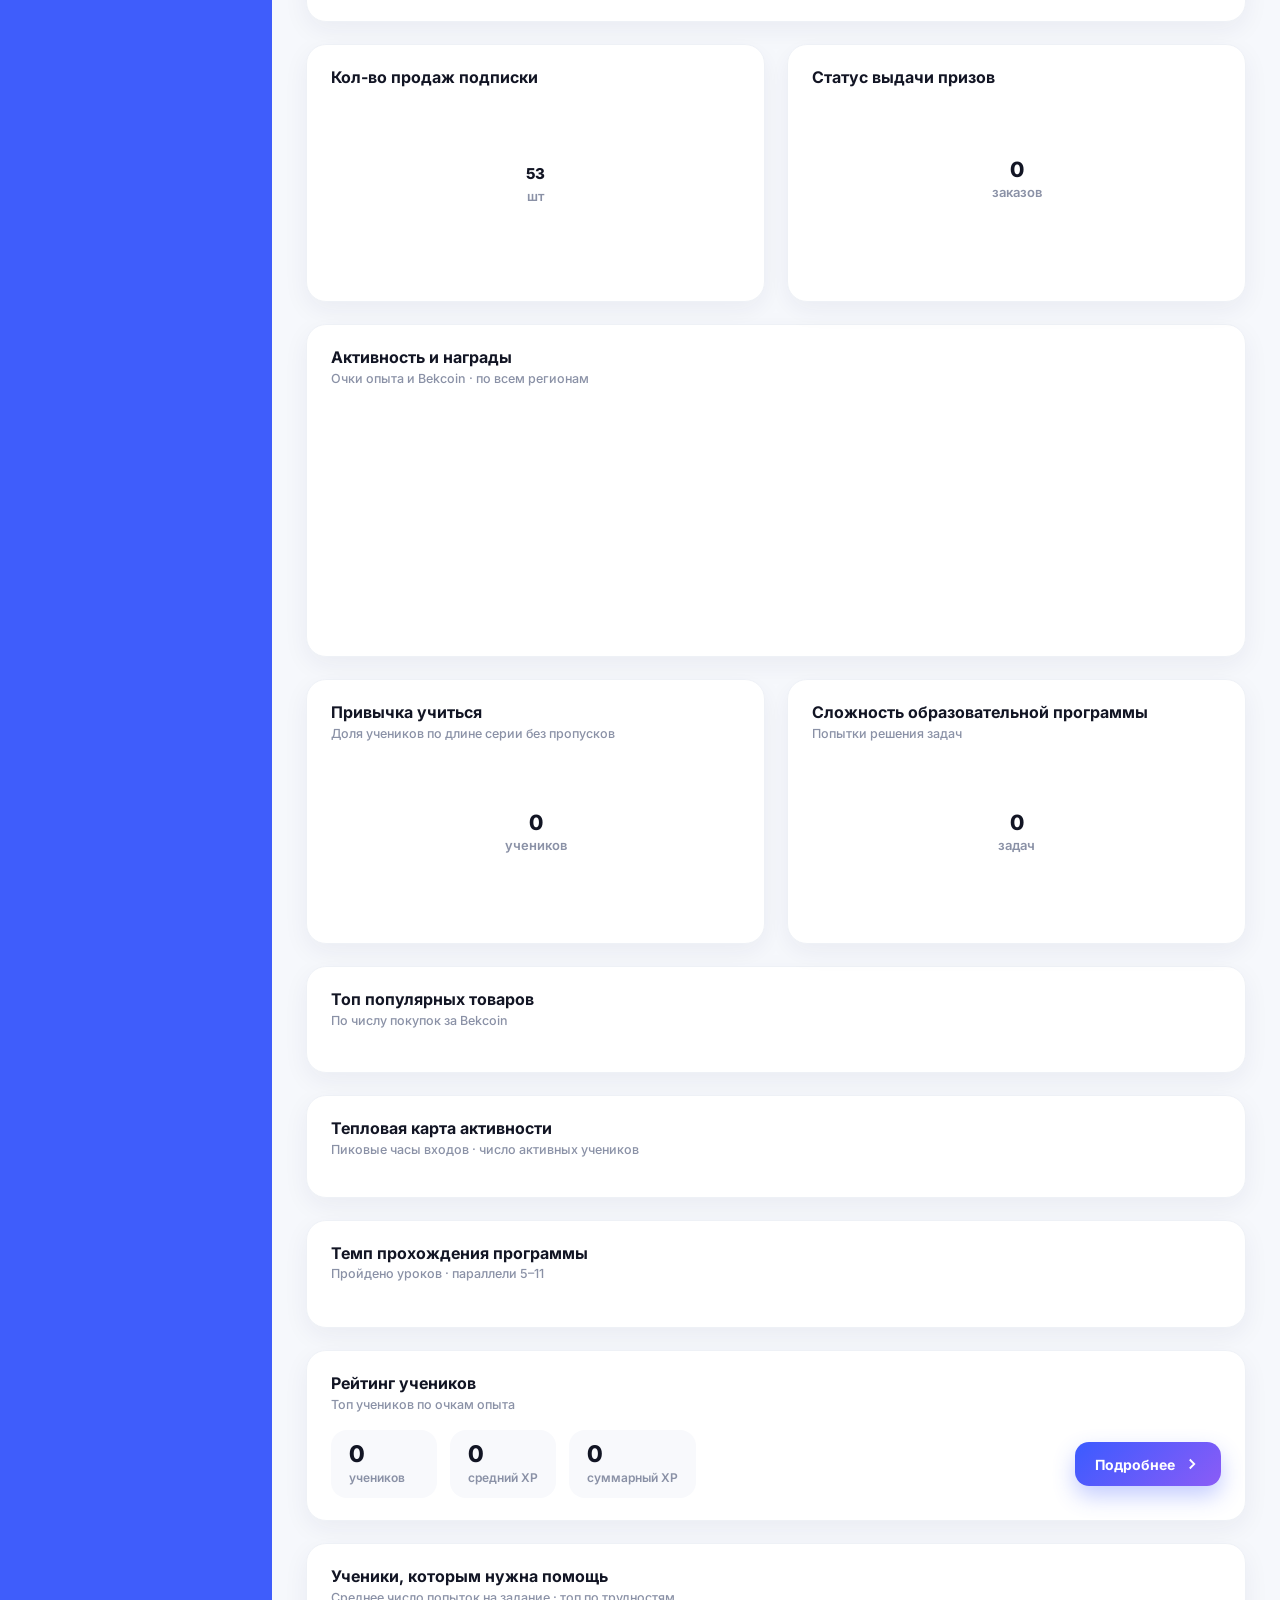
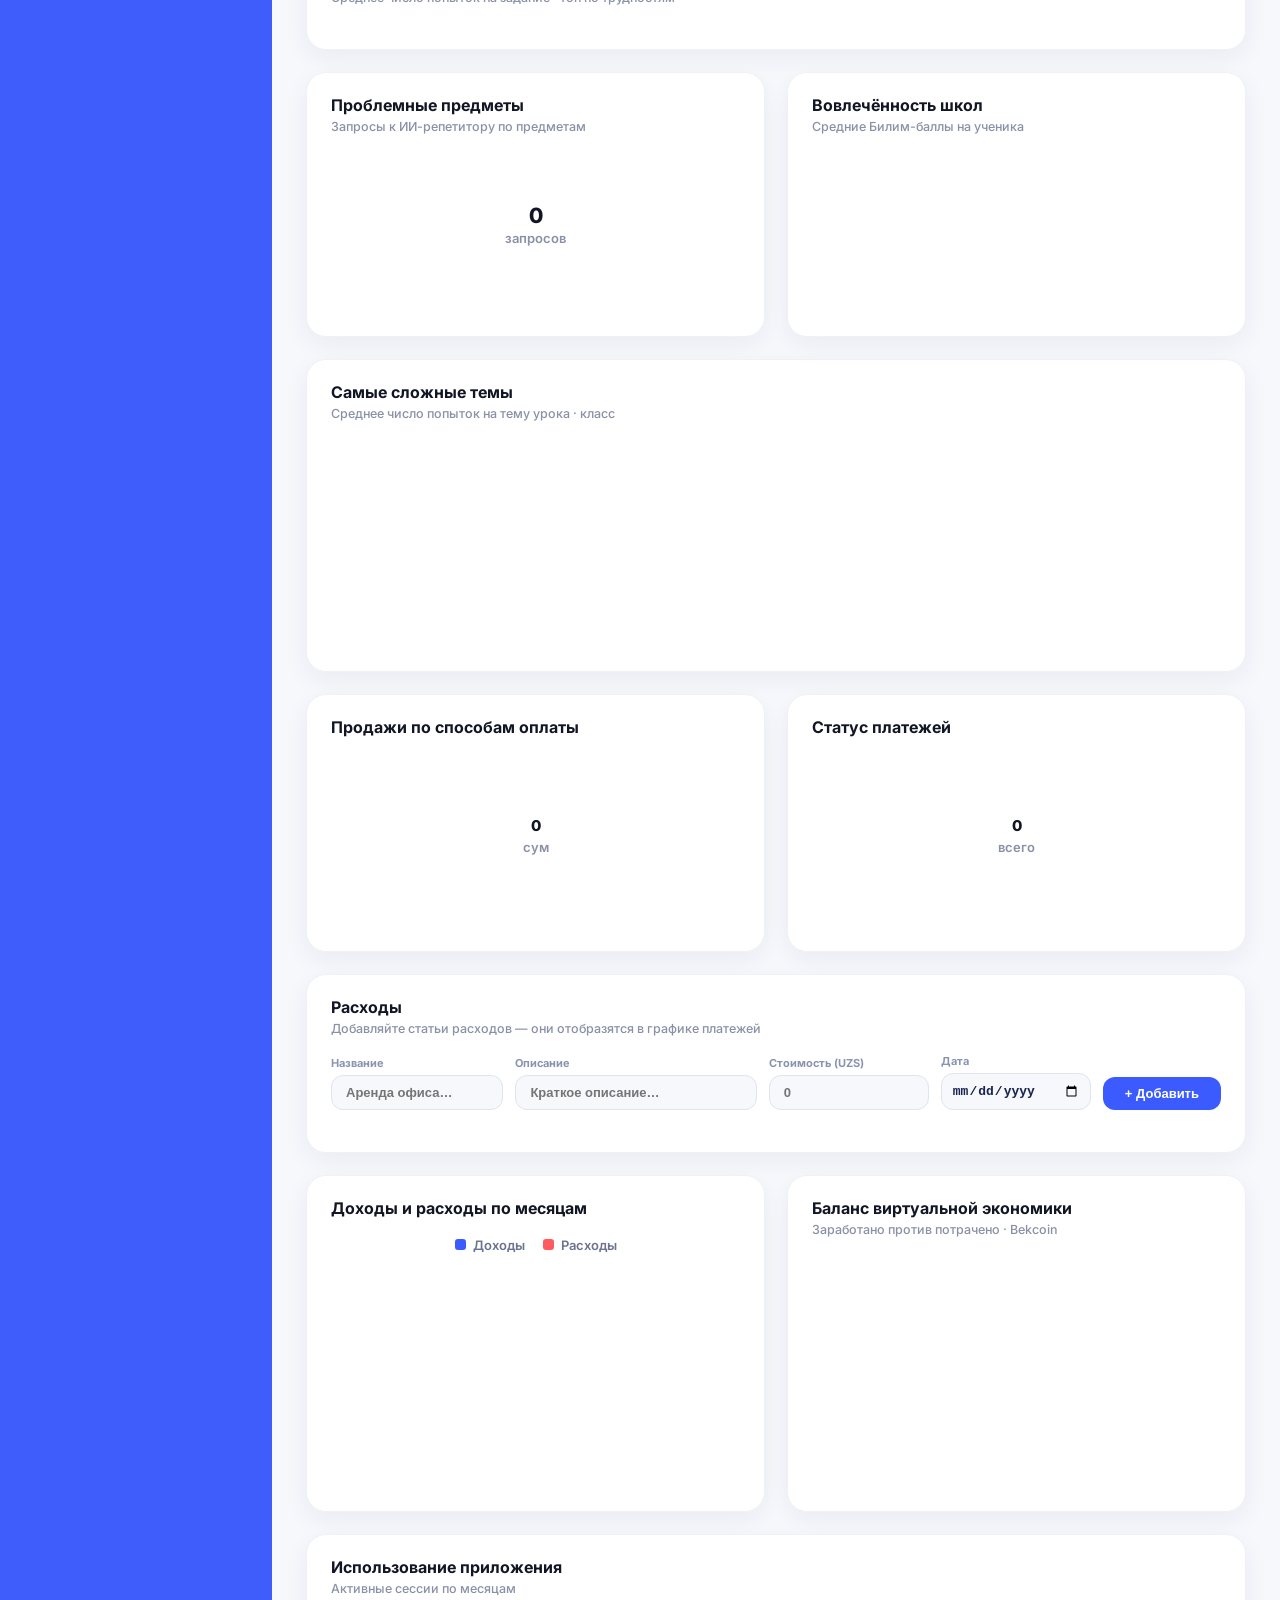
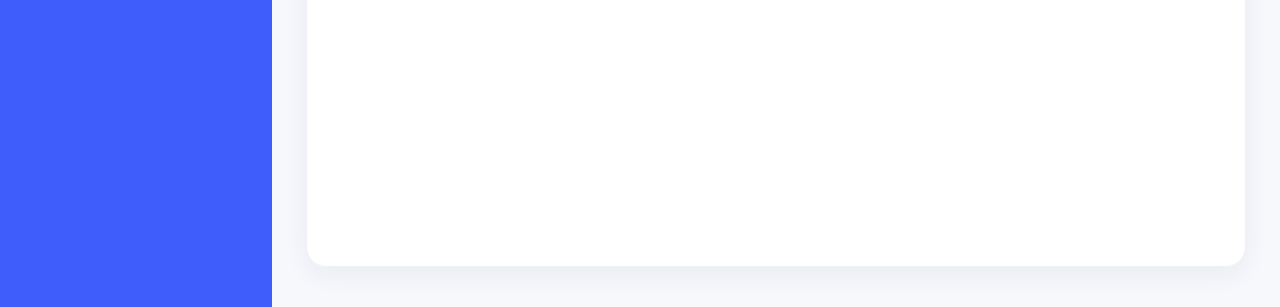
==== commit 62a638ef: "Add date field and cost auto-formatting to expenses form - Added date input with today as default va" ====
--- a/dashboard.html
+++ b/dashboard.html
@@ -1679,21 +1679,26 @@
       <div id="expTotBadge" style="font-size:13px;font-weight:800;color:#ff5a5f;white-space:nowrap;"></div>
     </div>
     <!-- Форма ввода -->
-    <div style="display:grid;grid-template-columns:1fr 1.4fr 180px auto;gap:12px;align-items:end;margin-bottom:20px;flex-wrap:wrap;">
+    <div style="display:grid;grid-template-columns:1fr 1.4fr 160px 150px auto;gap:12px;align-items:end;margin-bottom:20px;">
       <div>
         <div style="font-size:11px;font-weight:700;color:#8a94b0;margin-bottom:5px;">Название</div>
         <input id="expName" type="text" placeholder="Аренда офиса…" maxlength="60"
-          style="width:100%;padding:9px 14px;border:1.5px solid #e0e4f0;border-radius:12px;font-size:13px;font-weight:600;color:#1b2550;background:#f7f8fc;outline:none;">
+          style="width:100%;padding:9px 14px;border:1.5px solid #e0e4f0;border-radius:12px;font-size:13px;font-weight:600;color:#1b2550;background:#f7f8fc;outline:none;box-sizing:border-box;">
       </div>
       <div>
         <div style="font-size:11px;font-weight:700;color:#8a94b0;margin-bottom:5px;">Описание</div>
         <input id="expDesc" type="text" placeholder="Краткое описание…" maxlength="120"
-          style="width:100%;padding:9px 14px;border:1.5px solid #e0e4f0;border-radius:12px;font-size:13px;font-weight:600;color:#1b2550;background:#f7f8fc;outline:none;">
+          style="width:100%;padding:9px 14px;border:1.5px solid #e0e4f0;border-radius:12px;font-size:13px;font-weight:600;color:#1b2550;background:#f7f8fc;outline:none;box-sizing:border-box;">
       </div>
       <div>
         <div style="font-size:11px;font-weight:700;color:#8a94b0;margin-bottom:5px;">Стоимость (UZS)</div>
-        <input id="expCost" type="number" min="0" placeholder="0"
-          style="width:100%;padding:9px 14px;border:1.5px solid #e0e4f0;border-radius:12px;font-size:13px;font-weight:600;color:#1b2550;background:#f7f8fc;outline:none;">
+        <input id="expCost" type="text" inputmode="decimal" placeholder="0" oninput="expFmtCost(this)"
+          style="width:100%;padding:9px 14px;border:1.5px solid #e0e4f0;border-radius:12px;font-size:13px;font-weight:600;color:#1b2550;background:#f7f8fc;outline:none;box-sizing:border-box;">
+      </div>
+      <div>
+        <div style="font-size:11px;font-weight:700;color:#8a94b0;margin-bottom:5px;">Дата</div>
+        <input id="expDate" type="date"
+          style="width:100%;padding:9px 10px;border:1.5px solid #e0e4f0;border-radius:12px;font-size:13px;font-weight:600;color:#1b2550;background:#f7f8fc;outline:none;box-sizing:border-box;">
       </div>
       <button onclick="addExpense()"
         style="padding:9px 22px;background:#3b5bff;color:#fff;border:none;border-radius:12px;font-size:13px;font-weight:700;cursor:pointer;white-space:nowrap;align-self:end;">
@@ -2106,16 +2111,43 @@
 
 function expSave(){localStorage.setItem('aibek_expenses',JSON.stringify(EXPENSES));}
 
+function expFmtCost(el){
+  var raw=el.value.replace(/\s/g,'').replace(',','.');
+  // allow only digits and one dot
+  raw=raw.replace(/[^\d.]/g,'');
+  var parts=raw.split('.');
+  var intPart=parts[0].replace(/\B(?=(\d{3})+(?!\d))/g,' ');
+  el.value=parts.length>1?intPart+'.'+parts[1]:intPart;
+}
+
+function expParseCost(){
+  return parseFloat((document.getElementById('expCost').value||'').replace(/\s/g,'').replace(',','.'))||0;
+}
+
+function expTodayISO(){
+  var d=new Date();
+  return d.getFullYear()+'-'+String(d.getMonth()+1).padStart(2,'0')+'-'+String(d.getDate()).padStart(2,'0');
+}
+
+function expFmtDate(iso){
+  if(!iso)return'—';
+  var p=iso.split('-');
+  return p[2]+'.'+p[1]+'.'+p[0];
+}
+
 function addExpense(){
   var name=(document.getElementById('expName').value||'').trim();
   var desc=(document.getElementById('expDesc').value||'').trim();
-  var cost=parseFloat(document.getElementById('expCost').value)||0;
+  var cost=expParseCost();
+  var date=document.getElementById('expDate').value||expTodayISO();
   if(!name||cost<=0){alert('Введите название и стоимость.');return;}
-  EXPENSES.push({id:Date.now(),name,desc,cost,month:new Date().getMonth()});
+  var month=parseInt(date.split('-')[1],10)-1;
+  EXPENSES.push({id:Date.now(),name,desc,cost,date,month});
   expSave();
   document.getElementById('expName').value='';
   document.getElementById('expDesc').value='';
   document.getElementById('expCost').value='';
+  document.getElementById('expDate').value=expTodayISO();
   renderExpenses();
   updateExpensesChart();
 }
@@ -2140,14 +2172,14 @@
     +'<th style="text-align:left;padding:7px 10px;color:#8a94b0;font-weight:700;">Название</th>'
     +'<th style="text-align:left;padding:7px 10px;color:#8a94b0;font-weight:700;">Описание</th>'
     +'<th style="text-align:right;padding:7px 10px;color:#8a94b0;font-weight:700;">Стоимость</th>'
-    +'<th style="text-align:right;padding:7px 10px;color:#8a94b0;font-weight:700;">Месяц</th>'
+    +'<th style="text-align:right;padding:7px 10px;color:#8a94b0;font-weight:700;">Дата</th>'
     +'<th style="padding:7px 4px;"></th>'
     +'</tr></thead><tbody>'
     +EXPENSES.map(e=>`<tr style="border-bottom:1px solid #f0f2f9;">
       <td style="padding:8px 10px;font-weight:700;color:#1b2550;">${e.name}</td>
       <td style="padding:8px 10px;color:#5a6688;">${e.desc||'—'}</td>
       <td style="padding:8px 10px;text-align:right;font-weight:700;color:#ff5a5f;">${e.cost.toLocaleString('ru-RU')} UZS</td>
-      <td style="padding:8px 10px;text-align:right;color:#5a6688;">${MONTHS_RU[e.month]||'—'}</td>
+      <td style="padding:8px 10px;text-align:right;color:#5a6688;">${expFmtDate(e.date)||MONTHS_RU[e.month]||'—'}</td>
       <td style="padding:8px 4px;text-align:right;">
         <button onclick="deleteExpense(${e.id})" style="background:none;border:none;color:#ff5a5f;cursor:pointer;font-size:16px;padding:2px 6px;" title="Удалить">✕</button>
       </td>
@@ -2168,6 +2200,7 @@
 }
 
 renderExpenses();
+(function(){var d=document.getElementById('expDate');if(d)d.value=expTodayISO();})();
 
 const chPayStatus=new Chart(document.getElementById('cPayStatus'),{type:'doughnut',
   data:{labels:['Активные подписки','Неактивные','Истёкшие'],datasets:[{data:[1,1,1],
